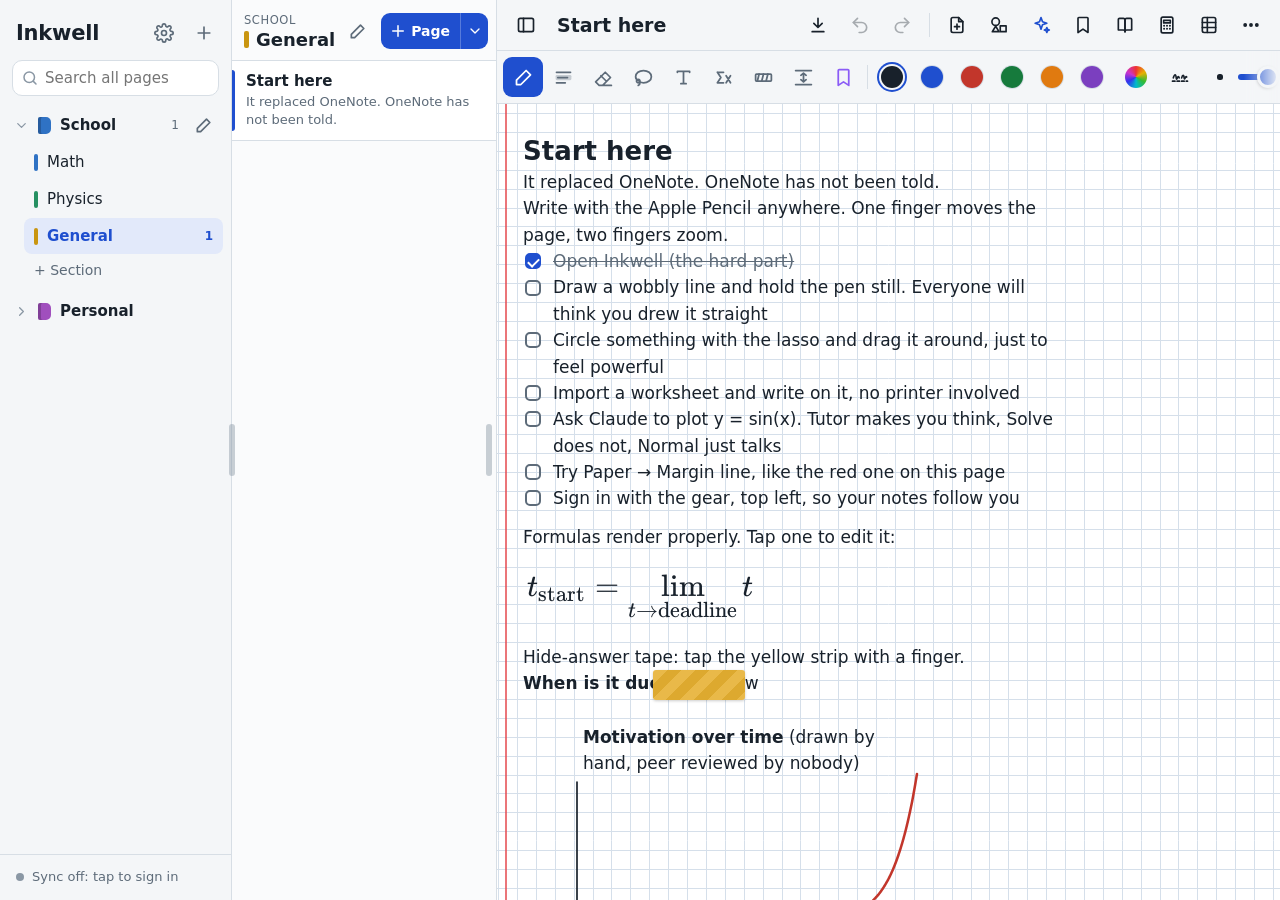
==== index.html @ 52add2f2 "Feature 2.2: robotics symbols and a self-updating parts list (technical notebooks) Co-Authored-By: C" ====
<!doctype html>
<html lang="en">
<head>
<meta http-equiv="Content-Security-Policy" content="default-src 'self'; script-src 'self' 'nonce-inkwell-app' 'wasm-unsafe-eval'; style-src 'self' 'unsafe-inline'; img-src 'self' blob: data:; font-src 'self' data:; connect-src 'self' blob: data: https://*.supabase.co wss://*.supabase.co https://www.googleapis.com https://oauth2.googleapis.com https://login.microsoftonline.com https://graph.microsoft.com; worker-src 'self' blob:; object-src 'none'; base-uri 'self'; form-action 'self'">
<meta charset="utf-8">
<meta name="viewport" content="width=device-width,initial-scale=1,maximum-scale=1,user-scalable=no,viewport-fit=cover">
<title>Inkwell</title>
<meta name="apple-mobile-web-app-capable" content="yes">
<meta name="mobile-web-app-capable" content="yes">
<meta name="apple-mobile-web-app-title" content="Inkwell">
<meta name="apple-mobile-web-app-status-bar-style" content="black-translucent">
<meta name="theme-color" content="#F4F6F8" media="(prefers-color-scheme: light)">
<meta name="theme-color" content="#15191E" media="(prefers-color-scheme: dark)">
<link rel="manifest" href="manifest.webmanifest">
<link rel="apple-touch-icon" href="icons/icon-180.png">
<link rel="icon" href="icons/icon-192.png">
<link rel="stylesheet" href="lib/katex/katex.min.css">
<link rel="stylesheet" href="app.css">
</head>
<body>
<div class="edge-top" aria-hidden="true"></div>
<div class="app" id="app" data-left="list" data-view="list">

  <aside class="side" id="side">
    <section class="nav" aria-label="Notebooks">
      <div class="nav-head">
        <div class="brand">Inkwell</div>
        <button class="icon-btn" id="settingsBtn" title="Sync and settings" aria-label="Sync and settings"><svg viewBox="0 0 24 24"><circle cx="12" cy="12" r="3"/><path d="M19.4 15a1.7 1.7 0 0 0 .3 1.8l.1.1a2 2 0 1 1-2.8 2.8l-.1-.1a1.7 1.7 0 0 0-1.8-.3 1.7 1.7 0 0 0-1 1.5V21a2 2 0 1 1-4 0v-.1a1.7 1.7 0 0 0-1.1-1.5 1.7 1.7 0 0 0-1.8.3l-.1.1a2 2 0 1 1-2.8-2.8l.1-.1a1.7 1.7 0 0 0 .3-1.8 1.7 1.7 0 0 0-1.5-1H3a2 2 0 1 1 0-4h.1a1.7 1.7 0 0 0 1.5-1.1 1.7 1.7 0 0 0-.3-1.8l-.1-.1a2 2 0 1 1 2.8-2.8l.1.1a1.7 1.7 0 0 0 1.8.3H9a1.7 1.7 0 0 0 1-1.5V3a2 2 0 1 1 4 0v.1a1.7 1.7 0 0 0 1 1.5 1.7 1.7 0 0 0 1.8-.3l.1-.1a2 2 0 1 1 2.8 2.8l-.1.1a1.7 1.7 0 0 0-.3 1.8V9a1.7 1.7 0 0 0 1.5 1H21a2 2 0 1 1 0 4h-.1a1.7 1.7 0 0 0-1.5 1z"/></svg></button>
        <button class="icon-btn" id="addNb" title="New notebook" aria-label="New notebook"><svg viewBox="0 0 24 24"><path d="M12 5v14M5 12h14"/></svg></button>
      </div>
      <label class="search"><svg viewBox="0 0 24 24"><circle cx="11" cy="11" r="7"/><path d="m20 20-3.5-3.5"/></svg><input id="search" type="search" placeholder="Search all pages" autocomplete="off" aria-label="Search all pages"></label>
      <div class="nb-list" id="nbList"></div>
      <div class="nav-foot">
        <button class="status" id="status" data-s="local"><span class="dot"></span><span id="statusText">On this device only</span></button>
      </div>
    </section>

    <section class="list" aria-label="Pages">
      <div class="list-head">
        <button class="icon-btn only-compact" id="listBack" aria-label="Back to notebooks"><svg viewBox="0 0 24 24"><path d="M15 18l-6-6 6-6"/></svg></button>
        <div class="list-title" id="listTitle"></div>
        <button class="icon-btn" id="editSec" title="Rename section" aria-label="Rename section"><svg viewBox="0 0 24 24"><path d="M4 20h4L19 9l-4-4L4 16v4z"/></svg></button>
        <div class="split">
          <button class="new-page" id="newPage"><svg viewBox="0 0 24 24"><path d="M12 5v14M5 12h14"/></svg>Page</button>
          <button class="new-more" id="newMore" aria-label="New page from template" title="From template"><svg viewBox="0 0 24 24"><path d="m6 9 6 6 6-6"/></svg></button>
        </div>
      </div>
      <div id="secEdit"></div>
      <div class="pages" id="pageList"></div>
    </section>
    <div class="side-grip" data-grip="nav" title="Drag to resize, double-tap to reset" aria-hidden="true"></div>
    <div class="side-grip" data-grip="list" title="Drag to resize, double-tap to reset" aria-hidden="true"></div>
  </aside>

  <aside class="calc" id="calc" hidden aria-label="Calculator">
    <div class="calc-head"><b>Calculator</b><button class="calc-deg" id="calcDeg" title="Angles in degrees or radians">DEG</button><button class="icon-btn" id="calcClear" title="Clear history" aria-label="Clear history"><svg viewBox="0 0 24 24"><path d="M5 7h14M10 7V5h4v2M7 7l1 12h8l1-12"/></svg></button><button class="icon-btn" id="calcClose" title="Close calculator" aria-label="Close calculator"><svg viewBox="0 0 24 24"><path d="M6 6l12 12M18 6 6 18"/></svg></button></div>
    <div class="calc-hist" id="calcHist"></div>
    <div class="calc-disp"><div class="calc-expr" id="calcExpr">0</div><div class="calc-res" id="calcRes"></div></div>
    <div class="calc-keys" id="calcKeys"></div>
  </aside>

  <main class="main" id="main">
    <header class="bar1">
      <button class="tb" id="undo" title="Undo (Ctrl+Z)" aria-label="Undo"><svg viewBox="0 0 24 24"><path d="M9 14 4 9l5-5"/><path d="M4 9h10a6 6 0 0 1 0 12h-3"/></svg></button>
      <button class="tb" id="redo" title="Redo (Ctrl+Y)" aria-label="Redo"><svg viewBox="0 0 24 24"><path d="m15 14 5-5-5-5"/><path d="M20 9H10a6 6 0 0 0 0 12h3"/></svg></button>
      <button class="tb" id="barMore" title="Title, Import, Shapes, Ask Claude and the rest" aria-label="Show the other buttons" aria-expanded="false"><svg viewBox="0 0 24 24"><path d="M4 7h16M4 12h16M4 17h16"/></svg></button>
      <button class="tb" id="barHide" title="Hide the toolbar" aria-label="Hide the toolbar"><svg viewBox="0 0 24 24"><path d="m10 6 6 6-6 6"/></svg></button>
      <div class="bar-extra" id="barExtra">
      <button class="tb" id="sideBtn" title="Show or hide notebooks" aria-label="Show or hide notebooks"><svg viewBox="0 0 24 24"><rect x="3" y="4" width="18" height="16" rx="2"/><path d="M9 4v16"/></svg></button>
      <button class="tb" id="backLink" title="Back to previous page" aria-label="Back to previous page" hidden><svg viewBox="0 0 24 24"><path d="M15 18l-6-6 6-6"/></svg><span id="backLinkName"></span></button>
      <input class="title-in" id="title" placeholder="Untitled page" autocomplete="off" aria-label="Page title">
      <button class="tb" id="continueBtn" title="Continue where you left off" aria-label="Continue where you left off"><svg viewBox="0 0 24 24"><path d="M12 4v11M7 10l5 5 5-5M5 20h14"/></svg><span class="lbl">Continue</span></button>
      <span class="sep"></span>
      <button class="tb" id="insertBtn" title="Import PDF or image" aria-label="Import PDF or image"><svg viewBox="0 0 24 24"><path d="M14 3H7a2 2 0 0 0-2 2v14a2 2 0 0 0 2 2h10a2 2 0 0 0 2-2V8z"/><path d="M14 3v5h5M12 11v6M9 14h6"/></svg><span class="lbl">Import</span></button>
      <button class="tb" id="shapeBtn" title="Insert shape or graph" aria-label="Insert shape or graph"><svg viewBox="0 0 24 24"><circle cx="8" cy="8" r="4.5"/><path d="M13.5 13h7v7h-7z"/><path d="M4 20l4-6.5 4 6.5z"/></svg><span class="lbl">Shapes</span></button>
      <button class="tb ask-tb" id="askBtn" title="Ask Claude about a question on the page" aria-label="Ask Claude"><svg viewBox="0 0 24 24"><path d="M12 3l1.8 5.2L19 10l-5.2 1.8L12 17l-1.8-5.2L5 10l5.2-1.8z"/><path d="M19 15l.8 2.2L22 18l-2.2.8L19 21l-.8-2.2L16 18l2.2-.8z"/></svg><span class="lbl">Ask Claude</span></button>
      <button class="tb later-tb" id="laterBtn" title="Marked for later" aria-label="Marked for later"><svg viewBox="0 0 24 24"><path d="M7 3h10a1 1 0 0 1 1 1v17l-6-4-6 4V4a1 1 0 0 1 1-1z"/></svg><span class="lbl">Later</span><span class="later-n" id="laterCount" hidden></span></button>
      <button class="tb later-tb" id="hwBtn" title="Homework: things you marked to do, with due dates and reminders" aria-label="Homework"><svg viewBox="0 0 24 24"><path d="M4 5.5A1.5 1.5 0 0 1 5.5 4H10a2 2 0 0 1 2 2v14a2 2 0 0 0-2-2H4z"/><path d="M20 5.5A1.5 1.5 0 0 0 18.5 4H14a2 2 0 0 0-2 2v14a2 2 0 0 1 2-2h6z"/></svg><span class="lbl">Homework</span><span class="later-n hw-n" id="hwCount" hidden></span></button>
      <button class="tb" id="calcBtn" title="Calculator" aria-label="Calculator"><svg viewBox="0 0 24 24"><rect x="5" y="2.5" width="14" height="19" rx="2"/><path d="M8 6.5h8v3H8z"/><path d="M8.5 13h.01M12 13h.01M15.5 13h.01M8.5 16.5h.01M12 16.5h.01M15.5 16.5h.01" stroke-width="2.4" stroke-linecap="round"/></svg><span class="lbl">Calculator</span></button>
      <button class="tb" id="paperBtn" title="Paper" aria-label="Paper"><svg viewBox="0 0 24 24"><rect x="4" y="3" width="16" height="18" rx="2"/><path d="M4 9h16M4 15h16M10 3v18"/></svg><span class="lbl">Paper</span></button>
      <button class="tb" id="moreBtn" title="More" aria-label="More"><svg viewBox="0 0 24 24"><circle cx="5" cy="12" r="1.3"/><circle cx="12" cy="12" r="1.3"/><circle cx="19" cy="12" r="1.3"/></svg></button>
      </div>
    </header>

    <button class="tb" id="barShow" title="Show the toolbar" aria-label="Show the toolbar"><svg viewBox="0 0 24 24"><path d="m14 6-6 6 6 6"/></svg></button>
    <div class="bar2" id="toolbar">
      <div class="tools" role="toolbar" aria-label="Tools">
        <button class="tool" data-tool="pen" title="Pen (P)" aria-label="Pen"><svg viewBox="0 0 24 24"><path d="M15 4l5 5L9 20H4v-5L15 4z"/></svg></button>
        <button class="tool" data-tool="hl" title="Highlighter (H)" aria-label="Highlighter"><svg viewBox="0 0 24 24"><path d="M4 6h16M4 18h10"/><rect x="3" y="9" width="18" height="6" rx="1.5" fill="currentColor" stroke="none" opacity=".3"/><path d="M5.5 12h11"/></svg></button>
        <button class="tool" data-tool="eraser" title="Eraser (E)" aria-label="Eraser"><svg viewBox="0 0 24 24"><path d="m7 21-4-4L14 6l6 6-9 9H7zM21 21H11M9 10l6 6"/></svg></button>
        <button class="tool" data-tool="lasso" title="Lasso (L)" aria-label="Lasso"><svg viewBox="0 0 24 24"><path d="M7 16c-2.5-1-4-3-4-5 0-4 4-7 9-7s9 3 9 7-4 7-9 7c-1.5 0-3-.3-4-.8"/><path d="M8 16a2 2 0 1 0 0 .1M8 18c0 1.5-.5 2.5-2 3"/></svg></button>
        <button class="tool" data-tool="text" title="Text box (T)" aria-label="Text box"><svg viewBox="0 0 24 24"><path d="M5 6V5h14v1M12 5v14M9 19h6"/></svg></button>
        <button class="tool" data-tool="math" title="Formula (M)" aria-label="Formula"><svg viewBox="0 0 24 24"><path d="M5 6h7M5 6l4 6-4 6h7M15 10l5 8M20 10l-5 8"/></svg></button>
        <button class="tool" data-tool="tape" title="Hide-answer tape" aria-label="Hide-answer tape"><svg viewBox="0 0 24 24"><rect x="3" y="8" width="18" height="8" rx="1"/><path d="M7 8l-2 8M12 8l-2 8M17 8l-2 8"/></svg></button>
        <button class="tool" data-tool="space" title="Space: drag down to make room, up to close a gap (S)" aria-label="Insert space"><svg viewBox="0 0 24 24"><path d="M3 4h18M3 20h18M12 7v10M9 9.5 12 7l3 2.5M9 14.5l3 2.5 3-2.5"/></svg></button>
        <button class="tool" data-tool="mark" title="Mark for later (K): mark spots to come back to" aria-label="Mark for later"><svg viewBox="0 0 24 24"><path d="M7 3h10a1 1 0 0 1 1 1v17l-6-4-6 4V4a1 1 0 0 1 1-1z"/></svg></button>
        <button class="tool ask-quick" id="askQuick" title="Scan with Claude: draw a box around a question (tap again to stop)" aria-label="Scan with Claude"><svg viewBox="0 0 24 24"><path d="M12 3l1.8 5.2L19 10l-5.2 1.8L12 17l-1.8-5.2L5 10l5.2-1.8z"/><path d="M19 15l.8 2.2L22 18l-2.2.8L19 21l-.8-2.2L16 18l2.2-.8z"/></svg></button>
      </div>
      <span class="sep"></span>
      <div class="opts" id="opts">
        <div class="swatches" id="swatches"></div>
        <div class="seg" id="lassoMode" hidden><button data-m="free" title="Draw a loop around what you want">Free</button><button data-m="box" title="Drag a rectangle; it can also be copied as a picture">Box</button><button data-m="tap" title="Tap things to select them: tap more to add them, tap a selected one to drop it, tap empty space to clear. A loop still works">Tap</button></div>
        <div class="seg" id="eraseMode" hidden><button data-m="stroke" title="Removes whole strokes">Stroke</button><button data-m="area" title="Rubs out only the ink under it">Partial</button></div>
        <button class="tb" id="colorBtn" title="More colours" aria-label="More colours"><span class="rainbow"></span></button>
        <button class="tb" id="assistBtn" hidden title="Writing: Write to text, Reference line" aria-label="Writing options"><svg viewBox="0 0 24 24"><path d="M3 17h18" stroke-dasharray="3 2.5"/><path d="M4 13c1.5-5 3-5 3.5 0s2-5 3.5 0M14 13c1-4 2.5-4 3 0s1.5-3 3-1"/></svg></button>
        <button class="toggle hl-snap" id="hlSnap" hidden title="Stick to text: the highlight lands exactly on the line of text under it, straight and as tall as the text" aria-label="Stick to text" aria-pressed="false"><span class="sw"></span><svg class="tg-ico" viewBox="0 0 24 24" aria-hidden="true"><path d="M4 6h16M4 18h11"/><path d="M3 12h18" stroke-width="6" opacity=".35"/><path d="M5 12h12"/></svg><span class="tg-lbl">Stick to text</span></button>
        <button class="tb tech-btn" id="techBtn" hidden title="Line type" aria-label="Line type and snap"></button>
        <button class="tb" id="pasteBtn" hidden title="Paste: what you copied here, or a picture or text from another app (Ctrl+V)">Paste</button>
        <label class="size" id="sizeWrap" title="Thickness"><span class="size-dot" id="sizeDot"></span><input type="range" id="size" min="1" max="100" aria-label="Thickness"></label>
      </div>
      <div class="fmt" id="fmtBar" hidden role="toolbar" aria-label="Text formatting">
        <button class="tb" data-cmd="bold" aria-label="Bold"><b>B</b></button>
        <button class="tb" data-cmd="italic" aria-label="Italic"><i>I</i></button>
        <button class="tb" data-cmd="underline" aria-label="Underline"><u>U</u></button>
        <button class="tb nofield" data-block="h1">H1</button>
        <button class="tb nofield" data-block="h2">H2</button>
        <button class="tb nofield" data-block="p">Text</button>
        <button class="tb tsize-btn" data-act="tsize" aria-label="Text size" title="Text size"><span id="tsizeVal">17</span><svg viewBox="0 0 24 24" class="tsize-chev"><path d="m7 10 5 5 5-5"/></svg></button>
        <button class="tb nofield" data-act="bullet" aria-label="Bullet list"><svg viewBox="0 0 24 24"><path d="M10 6h10M10 12h10M10 18h10"/><circle cx="5" cy="6" r="1"/><circle cx="5" cy="12" r="1"/><circle cx="5" cy="18" r="1"/></svg></button>
        <button class="tb nofield" data-act="check" aria-label="Checklist"><svg viewBox="0 0 24 24"><rect x="3.5" y="4" width="6" height="6" rx="1.5"/><path d="m4.8 16 1.6 1.6L9.5 14.5M13 7h8M13 16h8"/></svg></button>
        <button class="tb nofield" data-act="mark" aria-label="Highlight text"><svg viewBox="0 0 24 24"><path d="M4 6h16M4 18h10"/><rect x="3" y="9" width="18" height="6" rx="1.5" fill="currentColor" stroke="none" opacity=".3"/><path d="M5.5 12h11"/></svg></button>
        <button class="tb" data-act="tcolor" aria-label="Text colour"><span class="tcolor-a">A</span></button>
        <button class="tb nofield" data-act="link" aria-label="Link to page"><svg viewBox="0 0 24 24"><path d="M10 14a4 4 0 0 0 5.7 0l3-3a4 4 0 0 0-5.7-5.7l-1 1"/><path d="M14 10a4 4 0 0 0-5.7 0l-3 3a4 4 0 0 0 5.7 5.7l1-1"/></svg><span class="tg-lbl">Link</span></button>
        <button class="tb spell-btn" data-act="spell" aria-label="Spelling" title="Spell check: on or off, and the language"><svg viewBox="0 0 24 24"><path d="M3 15 6.5 5 10 15M4.3 11.5h4.4"/><path d="M13 15V5h3a2.5 2.5 0 0 1 0 5h-3 3.5a2.5 2.5 0 0 1 0 5H13z"/><path d="m4 19 2 2 4-4" class="spell-ok"/><path d="M13 20c1-1 2-1 3 0s2 1 3 0 2-1 3 0" class="spell-wave"/></svg></button>
        <button class="tb" data-act="done">Done</button>
      </div>
      <span class="spacer"></span>
      <button class="tb" id="rulerBtn" title="Ruler" aria-label="Ruler"><svg viewBox="0 0 24 24"><rect x="2" y="8" width="20" height="8" rx="1.5" transform="rotate(-30 12 12)"/><path d="m7.6 13.6 1-1.7M10.6 11.9l1.5-2.6M13.6 10.1l1-1.7" /></svg></button>
      <button class="toggle" id="fingerBtn" title="Finger draws: when on, a finger writes like the Pencil; when off, fingers move and zoom the page" aria-label="Finger draws" aria-pressed="false"><span class="sw"></span><svg class="tg-ico" viewBox="0 0 24 24" aria-hidden="true"><g transform="translate(12.58 14.24) rotate(205) scale(.76) translate(-12.2 -2.5)" stroke-width="2.24"><path d="M10.5 13.5V4.2a1.7 1.7 0 0 1 3.4 0v6.3"/><path d="M13.9 9.2a1.7 1.7 0 0 1 3.4 0v1.6"/><path d="M17.3 10.1a1.6 1.6 0 0 1 3.2 0v1.9a6 6 0 0 1-3.4 5.4"/><path d="M10.5 13.5 9 12.2a1.6 1.6 0 0 0-2.3 2.2l1.6 2"/></g><path d="M12.33 16.84c-1.42 2.85-2.85 4.37-4.37 3.23s-2.85-.95-4.18 1.52"/></svg><span class="tg-lbl">Finger draws</span></button>
      <button class="tb shape-rail" id="shapeRail" title="Insert shape or graph" aria-label="Insert shape or graph"><svg viewBox="0 0 24 24"><circle cx="8" cy="8" r="4.5"/><path d="M13.5 13h7v7h-7z"/><path d="M4 20l4-6.5 4 6.5z"/></svg></button>
      <button class="tb zoom" id="zoomBtn" title="Tap: 100%. Hold: lock/unlock max zoom. Double-tap: lock/unlock zoom"><span id="zoomPct">100%</span><svg class="zb-max" hidden viewBox="0 0 12 12" width="11" height="11" aria-label="max zoom locked"><path d="M2 2h8M6 10V4.5M3.5 7 6 4.5 8.5 7" fill="none" stroke="currentColor" stroke-width="1.6" stroke-linecap="round" stroke-linejoin="round"/></svg><svg class="zb-lock" hidden viewBox="0 0 12 12" width="11" height="11" aria-label="zoom locked"><rect x="2" y="5.2" width="8" height="5.6" rx="1.2" fill="currentColor"/><path d="M3.9 5.2V3.8a2.1 2.1 0 0 1 4.2 0v1.4" fill="none" stroke="currentColor" stroke-width="1.5"/></svg></button>
      <button class="tb fresh-paste" id="freshPaste" hidden title="Paste what you just copied (Ctrl+V)" aria-label="Paste what you just copied"><svg viewBox="0 0 24 24"><rect x="5" y="4.5" width="14" height="17" rx="2"/><path d="M9 4.5V4a1.5 1.5 0 0 1 1.5-1.5h3A1.5 1.5 0 0 1 15 4v.5M9 7h6"/><path d="M12 11v6M9.5 14.5 12 17l2.5-2.5"/></svg><span class="fp-lbl">Paste</span></button>
    </div>

    <div class="stage" id="stage">
      <canvas id="bg"></canvas>
      <div class="world" id="worldBack"></div>
      <canvas id="hlm"></canvas>
      <canvas id="ink"></canvas>
      <div class="world" id="worldFront"></div>
      <canvas id="live"></canvas>
      <div class="ruler" id="ruler" hidden><div class="ruler-ticks" id="rulerTicks"></div><span class="ruler-angle" id="rulerAngle">0°</span><button class="ruler-snap" id="rulerSnap" title="Snap: turning the ruler clicks into 0°, 15°, 45°, 90° …" aria-pressed="true"><svg viewBox="0 0 24 24"><path d="M6 3v8a6 6 0 0 0 12 0V3"/><path d="M6 7h4M14 7h4"/></svg><span>Snap</span></button><span class="ruler-grip" id="rulerGrip" title="Drag to move the ruler"><svg viewBox="0 0 24 24"><path d="M8 13V5.5a1.5 1.5 0 0 1 3 0V12"/><path d="M11 11.5V4a1.5 1.5 0 0 1 3 0v7.5"/><path d="M14 11.5V5.5a1.5 1.5 0 0 1 3 0V12"/><path d="M17 9.5a1.5 1.5 0 0 1 3 0V14a7 7 0 0 1-7 7h-1.2a6 6 0 0 1-4.6-2.2L4.6 15.6a1.6 1.6 0 0 1 2.4-2.1L8 14.6"/></svg></span><span class="ruler-turn" id="rulerTurnL" data-turn="1" title="Drag to turn the ruler"><svg style="transform:scaleX(-1)" viewBox="0 0 24 24"><path d="M15 4.5a8 8 0 0 1 0 15"/><path d="m12 2 3 2.5-3 2.5M12 17l3 2.5-3 2.5"/></svg></span><span class="ruler-turn" id="rulerTurnR" data-turn="1" title="Drag to turn the ruler"><svg viewBox="0 0 24 24"><path d="M15 4.5a8 8 0 0 1 0 15"/><path d="m12 2 3 2.5-3 2.5M12 17l3 2.5-3 2.5"/></svg></span></div>
      <div class="sel" id="selBox" hidden>
        <div class="sel-rect" id="selRect"><span class="sel-handle" id="selHandle"></span><span class="sel-rot" id="selRot" title="Drag to rotate"><svg viewBox="0 0 24 24"><path d="M20 11a8 8 0 1 0-2.3 5.7"/><path d="M20 4v7h-7"/></svg></span><span class="sel-ang" id="selAng" hidden></span></div>
        <div class="sel-menu" id="selMenu">
          <div class="sel-colors" id="selColors"></div>
          <button class="tb" id="selGraph" hidden title="Add, change or remove the functions on this graph">Formulas</button>
          <button class="tb" id="selMath" hidden title="Claude turns your handwritten formula into a typed one">To formula</button>
          <button class="tb" id="selGroup" hidden>Group</button>
          <button class="tb" id="selUngroup" hidden>Ungroup</button>
          <button class="tb" id="selSize" hidden title="Type an exact size in mm">Size</button>
          <button class="tb" id="selRot90" title="Rotate 90° clockwise" aria-label="Rotate 90°"><svg viewBox="0 0 24 24"><path d="M20 11a8 8 0 1 0-2.3 5.7"/><path d="M20 4v7h-7"/></svg></button>
          <button class="tb" id="selText" hidden title="Text of the imported page inside your lasso">Text</button>
          <button class="tb" id="selShot" hidden title="Copy the box as a picture, like a screenshot">Copy as picture</button>
          <button class="tb" id="selHw" title="Homework: add what you selected to your Homework list, with a due date and a reminder" aria-label="Add to Homework"><svg viewBox="0 0 24 24"><path d="M4 5.5A1.5 1.5 0 0 1 5.5 4H10a2 2 0 0 1 2 2v14a2 2 0 0 0-2-2H4z"/><path d="M20 5.5A1.5 1.5 0 0 0 18.5 4H14a2 2 0 0 0-2 2v14a2 2 0 0 1 2-2h6z"/></svg></button>
          <button class="tb" id="selFade" title="Fade: make the selection lighter">Fade</button>
          <button class="tb" id="selCopy">Copy</button>
          <button class="tb" id="selDup">Duplicate</button>
          <button class="tb" id="selDel">Delete</button>
        </div>
      </div>
      <div class="ts" id="tsLayer" hidden>
        <div class="ts-box" id="tsBox"></div>
        <div class="sel-menu ts-menu" id="tsMenu"><span class="ts-n" id="tsN"></span><button class="tb" id="tsCopy">Copy</button><button class="tb" id="tsOpen" title="See the text, copy part of it or put it on the page">Text…</button><button class="tb" id="tsShot" hidden title="Copy the box as a picture, like a screenshot">Copy as picture</button><button class="tb" id="tsHw" title="Add this to your Homework list, with a due date and a reminder">Homework</button></div>
      </div>
      <div class="pg-slider" id="pgSlider" hidden aria-label="Jump to page"><div class="pg-track" id="pgTrack"><div class="pg-ticks" id="pgTicks"></div><div class="pg-thumb" id="pgThumb"></div><div class="pg-label" id="pgLabel"></div></div></div>
      <div class="stage-empty" id="stageEmpty" hidden><div><h3>No page open</h3><p>Pick a page on the left or create a new one.</p></div></div>
    </div>
  </main>
</div>

<!-- popovers -->
<div class="pop" id="paperPop" hidden>
  <div class="pop-title">Paper</div>
  <div class="seg" id="paperType">
    <button data-v="blank">Blank</button><button data-v="lined">Lined</button><button data-v="grid">Grid</button><button data-v="dots">Dots</button><button data-v="hex" title="Hexagons for chemistry: rings and zig-zag chains">Hex</button>
  </div>
  <label class="field" id="fxWrap"><span>Width <b id="fxVal"></b></span><input type="range" id="fx" min="3" max="20" step="0.5"></label>
  <label class="field" id="fyWrap"><span id="fyLbl">Line height <b id="fyVal"></b></span><input type="range" id="fy" min="3" max="20" step="0.5"></label>
  <label class="check-row"><input type="checkbox" id="linkXY"> Square cells</label>
  <button class="toggle shape-snap" id="hexSnap" hidden title="Lines you draw become straight and land on the corners of the hexagons. Curves and small writing stay as drawn."><span class="sw"></span><span>Straighten lines</span></button>
  <button class="toggle shape-snap" id="mlOn" title="A coloured line down the left side, like the margin on school paper"><span class="sw"></span><span>Margin line</span></button>
  <div id="mlOpts" hidden>
    <label class="field"><span>Position <b id="mlXVal"></b></span><input type="range" id="mlX" min="-100" max="150" step="1"></label>
    <div class="ml-row">
      <div class="ml-colors" id="mlColor" role="group" aria-label="Line colour"><button class="swatch" data-v="blue" title="Blue" aria-label="Blue" style="--c:#3B82F6"><span></span></button><button class="swatch" data-v="red" title="Red" aria-label="Red" style="--c:#E5484D"><span></span></button><button class="swatch" data-v="green" title="Green" aria-label="Green" style="--c:#2FA36B"><span></span></button><button class="swatch" data-v="grey" title="Grey" aria-label="Grey" style="--c:#8A96A3"><span></span></button></div>
      <div class="seg ml-width" id="mlWidth" role="group" aria-label="Line thickness"><button data-v="thin" title="Thin" aria-label="Thin"><i></i></button><button data-v="thick" title="Thick" aria-label="Thick"><i></i></button></div>
    </div>
  </div>
  <button class="btn ghost" id="paperDefault">Use for new pages</button>
</div>

<div class="pop" id="morePop" hidden>
  <button class="menu-item" id="mHistory"><svg class="mi" viewBox="0 0 24 24"><circle cx="12" cy="12" r="8.5"/><path d="M12 7v5l3.5 2"/></svg>Page history…</button>
  <button class="menu-item" id="mExport"><svg class="mi" viewBox="0 0 24 24"><path d="M12 4v11M7.5 10.5 12 15l4.5-4.5M5 20h14"/></svg>Export page as PDF</button>
  <button class="menu-item" id="mPractice"><svg class="mi" viewBox="0 0 24 24"><path d="M4 6.5C6.5 5 9.5 5 12 6.5c2.5-1.5 5.5-1.5 8 0V19c-2.500-1.500-5.500-1.500-8 0-2.500-1.500-5.500-1.500-8 0zM12 6.500V19"/></svg>Practice from notes…</button>
  <button class="menu-item" id="mTemplate"><svg class="mi" viewBox="0 0 24 24"><rect x="4" y="4" width="16" height="16" rx="2"/><path d="M4 10h16M10 10v10"/></svg>Save page as template</button>
  <button class="menu-item toggle menu-toggle" id="mSnap" title="When on, a text box placed near the lines of a worksheet sits on them and every line of text follows the next ruled line"><span class="mi-l"><svg class="mi" viewBox="0 0 24 24"><path d="M4 8h16M4 16h16"/><path d="M9 12h6"/></svg>Snap text to lines</span><span class="sw"></span></button>
  <button class="menu-item" id="mFit"><svg class="mi" viewBox="0 0 24 24"><path d="M4 9V4h5M20 9V4h-5M4 15v5h5M20 15v5h-5"/></svg>Fit everything on screen</button>
  <button class="menu-item danger" id="mDelete"><svg class="mi" viewBox="0 0 24 24"><path d="M4.500 7h15M9.500 7V4.500h5V7M6.500 7l1 13h9l1-13"/></svg><span id="mDeleteT">Delete page</span></button>
</div>

<div class="pop later-pop" id="laterPop" hidden>
  <div class="pop-title">Marked for later</div>
  <div class="later-list" id="laterList"></div>
</div>
<div class="wheel" id="wheel" hidden aria-label="Pencil menu"></div>
<div class="pop size-pop" id="sizePop" hidden>
  <div class="pop-title">Exact size</div>
  <form id="sizeForm"><div id="sizeRows"></div><p class="size-err" id="sizeErr" hidden></p><div class="size-act"><button type="submit" class="btn primary">Apply</button></div></form>
</div>
<div class="pop tech-pop" id="techPop" hidden>
  <div class="pop-title">Line type</div>
  <div class="tech-ls" id="techLs"></div>
  <div class="pop-title">Snap to grid</div>
  <div class="seg tech-snap" id="techSnap"></div>
  <p class="tech-note">Shapes and held lines also snap onto the ends, middles, corners and centres of what is already drawn.</p>
</div>
<div class="pop" id="shapePop" hidden>
  <div class="pop-title">Insert shape</div>
  <div class="shape-grid" id="shapeGrid">
    <button data-shape="line" title="Line" aria-label="Line"><svg viewBox="0 0 24 24"><path d="M4 20 20 4"/></svg></button>
    <button data-shape="arrow" title="Arrow" aria-label="Arrow"><svg viewBox="0 0 24 24"><path d="M4 20 20 4M11 4h9v9"/></svg></button>
    <button data-shape="darrow" title="Double arrow" aria-label="Double arrow"><svg viewBox="0 0 24 24"><path d="M4 20 20 4M11 4h9v9M4 11v9h9"/></svg></button>
    <button data-shape="rect" title="Rectangle" aria-label="Rectangle"><svg viewBox="0 0 24 24"><rect x="3.5" y="6" width="17" height="12"/></svg></button>
    <button data-shape="ellipse" title="Circle / ellipse" aria-label="Circle or ellipse"><svg viewBox="0 0 24 24"><circle cx="12" cy="12" r="8.5"/></svg></button>
    <button data-shape="triangle" title="Triangle" aria-label="Triangle"><svg viewBox="0 0 24 24"><path d="M12 4 21 20H3z"/></svg></button>
    <button data-shape="rtri" title="Right triangle / incline" aria-label="Right triangle"><svg viewBox="0 0 24 24"><path d="M4 4v16h16z"/></svg></button>
    <button data-shape="diamond" title="Diamond" aria-label="Diamond"><svg viewBox="0 0 24 24"><path d="M12 3l9 9-9 9-9-9z"/></svg></button>
    <button data-shape="hexagon" title="Hexagon" aria-label="Hexagon"><svg viewBox="0 0 24 24"><path d="M7.5 4h9l4.5 8-4.5 8h-9L3 12z"/></svg></button>
    <button data-shape="star" title="Star" aria-label="Star"><svg viewBox="0 0 24 24"><path d="M12 3l2.7 5.8 6.3.7-4.7 4.3 1.3 6.2L12 16.9 6.4 20l1.3-6.2L3 9.5l6.3-.7z"/></svg></button>
    <button data-shape="spring" title="Spring" aria-label="Spring"><svg viewBox="0 0 24 24"><path d="M2 12h3l1.5-5 3 10 3-10 3 10 3-10 1.5 5h3"/></svg></button>
    <button data-shape="dim" class="tech-only" hidden title="Dimension" aria-label="Dimension"><svg viewBox="0 0 24 24"><path d="M4 8v10M20 8v10M4 13h16M4 13l3-2M4 13l3 2M20 13l-3-2M20 13l-3 2"/></svg></button>
    <button data-shape="dline" title="Dashed line" aria-label="Dashed line"><svg viewBox="0 0 24 24"><path d="M4 20l3-3M10 14l3-3M16 8l4-4"/></svg></button>
  </div>
  <button class="btn ghost" id="compassOpen" title="Compass: circles and arcs from a centre point"><svg viewBox="0 0 24 24" width="18" height="18"><circle cx="12" cy="4" r="1.6"/><path d="M11.3 5.5 6 19M12.7 5.5 18 19M5 15.5c4 3.2 10 3.2 14 0"/></svg>&nbsp;Compass</button>
  <div class="grid-maker">
    <button class="btn ghost" id="gridOpen" title="Grid: choose rows and columns, then draw it on the page" aria-expanded="false"><svg viewBox="0 0 24 24" width="18" height="18"><rect x="3.5" y="4.5" width="17" height="15" rx="1"/><path d="M3.5 9.5h17M3.5 14.5h17M9.2 4.5v15M14.8 4.5v15"/></svg>&nbsp;Grid<span class="grid-n" id="gridSize">3 × 4</span></button>
    <div class="grid-panel" id="gridPanel" hidden>
      <div class="grid-steps" id="gridSteps">
        <div class="gstep"><span>Rows</span><div class="stepper" data-k="r"><button data-d="-1" aria-label="Fewer rows">−</button><b id="gridR">3</b><button data-d="1" aria-label="More rows">+</button></div></div>
        <div class="gstep"><span>Columns</span><div class="stepper" data-k="c"><button data-d="-1" aria-label="Fewer columns">−</button><b id="gridC">4</b><button data-d="1" aria-label="More columns">+</button></div></div>
      </div>
      <button class="btn primary" id="gridDraw">Draw grid</button>
    </div>
  </div>
  <div class="grid-maker">
    <button class="btn ghost" id="hcOpen" title="Honeycomb: choose rows and columns, then draw it on the page" aria-expanded="false"><svg viewBox="0 0 24 24" width="18" height="18"><path d="M12 2.5l3.8 2.2v4.4L12 11.3 8.2 9.1V4.7zM8.2 9.1 4.4 11.3v4.4l3.8 2.2 3.8-2.2v-4.4M15.8 9.1l3.8 2.2v4.4l-3.8 2.2-3.8-2.2"/></svg>&nbsp;Honeycomb<span class="grid-n" id="hcSize">3 × 4</span></button>
    <div class="grid-panel" id="hcPanel" hidden>
      <div class="grid-steps" id="hcSteps">
        <div class="gstep"><span>Rows</span><div class="stepper" data-k="r"><button data-d="-1" aria-label="Fewer rows">−</button><b id="hcR">3</b><button data-d="1" aria-label="More rows">+</button></div></div>
        <div class="gstep"><span>Columns</span><div class="stepper" data-k="c"><button data-d="-1" aria-label="Fewer columns">−</button><b id="hcC">4</b><button data-d="1" aria-label="More columns">+</button></div></div>
      </div>
      <button class="btn primary" id="hcDraw">Draw honeycomb</button>
      <button class="toggle shape-snap" id="hexSnap2" title="Lines you draw inside a honeycomb become straight and land on its corners. Curves and small writing stay as drawn."><span class="sw"></span><span>Straighten lines</span></button>
    </div>
  </div>
  <button class="btn ghost" id="graphOpen"><svg viewBox="0 0 24 24" width="18" height="18"><path d="M5 3v18h16M5 3l-2 3M5 3l2 3M21 21l-3-2M21 21l-3 2"/><path d="M8 17c3-1 5-6 11-9"/></svg>&nbsp;Graph / axes</button>
  <button class="toggle shape-snap" id="snapShapes" title="Lines and arrows you draw, and shapes you turn with the rotate handle, click into 0°, 15°, 45°, 90° … when close to those angles"><span class="sw"></span><span>Snap to angles</span></button>
  <div class="tech-only sym-panel" hidden>
    <div class="pop-title">Robotics parts</div>
    <div class="sym-grid" id="symGrid"></div>
    <button class="btn ghost" id="partsBtn">Add parts list</button>
  </div>
  <p class="hint">Drag on the page, or tap for a standard size.</p>
</div>

<div class="pop assist-pop" id="assistPop" hidden>
  <div class="pop-title">Writing</div>
  <button class="toggle" id="scribeBtn"><span class="sw"></span><span>Write to text</span></button>
  <p class="hint">Handwriting becomes typed text when you pause. Needs sign-in.</p>
  <button class="toggle" id="waRef"><span class="sw"></span><span>Reference line</span></button>
  <p class="hint">A faint guide under the line you are writing.</p>
</div>

<div class="pop fade-pop" id="fadePop" hidden>
  <label class="field"><span>Fade <b id="fadeVal">100 %</b></span><input type="range" id="fadeRange" min="10" max="100" step="5" value="100"></label>
  <p class="hint">Lower = lighter. 100 % is normal.</p>
</div>

<div class="pop" id="newPop" hidden>
  <div class="pop-title">New page from</div>
  <div id="tmplList"></div>
</div>

<div class="pop" id="colorPop" hidden>
  <div class="pop-title">Colour</div>
  <div class="palette" id="palette"></div>
  <label class="custom-color" id="customRow"><input type="color" id="customColor"><i></i><span>Custom colour</span></label>
  <p class="hint">Hold a toolbar colour to swap it for this one.</p>
</div>

<div class="pop" id="spellPop" hidden>
  <div class="pop-title">Spell check</div>
  <div class="seg"><button data-spell="on">On</button><button data-spell="off">Off</button></div>
  <div class="pop-title">Language</div>
  <div class="spell-langs" id="spellLangs"></div>
  <p class="hint" id="spellNote"></p>
  <button class="menu-item" id="spellForget" hidden></button>
</div>
<div class="spell-bar" id="spellBar" hidden></div>
<div class="pop" id="tcolorPop" hidden>
  <div class="palette" id="tpalette"></div>
  <label class="custom-color"><input type="color" id="tCustom"><i></i><span>Custom colour</span></label>
</div>

<div class="pop tsize-pop" id="tsizePop" hidden>
  <div class="pop-title">Text size</div>
  <div class="tsize-list" id="tsizeList"></div>
</div>

<!-- dialogs -->
<div class="modal" id="importDlg" hidden>
  <div role="dialog" aria-modal="true" class="dlg">
    <div class="dlg-head"><h3>Import</h3><button class="icon-btn" data-close aria-label="Close"><svg viewBox="0 0 24 24"><path d="M6 6l12 12M18 6 6 18"/></svg></button></div>
    <div class="import-pick" id="importPick">
      <p>Choose a PDF, a Word file (.docx) or an image.</p>
      <div class="import-btns"><label class="btn primary file-btn">Choose file<input type="file" id="importFile" accept="application/pdf,image/*,.docx,application/vnd.openxmlformats-officedocument.wordprocessingml.document"></label>
      <button class="btn ghost" id="scanBtn"><svg viewBox="0 0 24 24" width="18" height="18"><path d="M4 8V6a2 2 0 0 1 2-2h2M16 4h2a2 2 0 0 1 2 2v2M20 16v2a2 2 0 0 1-2 2h-2M8 20H6a2 2 0 0 1-2-2v-2"/><circle cx="12" cy="12" r="3.2"/></svg>Scan paper with camera</button></div>
    </div>
    <div class="import-setup" id="importSetup" hidden>
      <div class="import-preview" id="importPreview"></div>
      <div class="imp-rot"><span>Turn pages <b id="impRotVal">upright</b></span><button class="btn ghost" id="impRotL" title="Turn all pages 90° to the left" aria-label="Turn all pages left"><svg viewBox="0 0 24 24" width="18" height="18" style="transform:scaleX(-1)"><path d="M20 11a8 8 0 1 0-2.3 5.7"/><path d="M20 4v7h-7"/></svg></button><button class="btn ghost" id="impRotR" title="Turn all pages 90° to the right" aria-label="Turn all pages right"><svg viewBox="0 0 24 24" width="18" height="18"><path d="M20 11a8 8 0 1 0-2.3 5.7"/><path d="M20 4v7h-7"/></svg></button></div>
      <label class="field"><span>Size <b id="impSizeVal">100%</b> <em>(100% = A4 width)</em></span><input type="range" id="impSize" min="20" max="200" step="5" value="100"></label>
      <label class="field" id="impPagesWrap"><span>Pages <em id="impCount"></em></span><input type="text" id="impPages" placeholder="All, or e.g. 1-3, 5" autocomplete="off"></label>
      <div class="dlg-actions"><button class="btn ghost" id="impOther">Other file</button><button class="btn primary" id="impGo">Print onto page</button></div>
      <p class="hint" id="impStatus"></p>
    </div>
  </div>
</div>

<div class="modal" id="scanDlg" hidden>
  <div role="dialog" aria-modal="true" class="dlg scan-dlg">
    <div class="dlg-head"><h3>Scan paper</h3><button class="icon-btn" data-close aria-label="Close"><svg viewBox="0 0 24 24"><path d="M6 6l12 12M18 6 6 18"/></svg></button></div>
    <div class="import-pick" id="scanPick">
      <p id="scanPickMsg">Lay the sheet on a darker table, take the photo from above, and Inkwell straightens it.</p>
      <div class="scan-picks"><label class="btn primary file-btn" id="scanTake">Take photo<input type="file" id="scanFile" accept="image/*" capture="environment"></label><label class="btn ghost file-btn">Choose photos<input type="file" id="scanFiles" accept="image/*" multiple></label></div>
      <button class="btn ghost" id="scanDone" hidden>Done</button>
    </div>
    <div id="scanSetup" hidden class="scan-setup">
      <div class="scan-view" id="scanView"><canvas id="scanCv"></canvas><span class="scan-h"></span><span class="scan-h"></span><span class="scan-h"></span><span class="scan-h"></span></div>
      <div class="scan-row">
        <div class="seg" id="scanMode"><button data-v="doc" class="on" title="White paper, crisp ink, no shadows">Document</button><button data-v="photo" title="Colours as photographed">Photo</button></div>
        <button class="btn ghost" id="scanRot" title="Turn 90°"><svg viewBox="0 0 24 24" width="18" height="18"><path d="M20 11a8 8 0 1 0-2.3 5.7"/><path d="M20 4v7h-7"/></svg></button>
        <button class="btn ghost" id="scanRetake">Retake</button>
      </div>
      <div class="dlg-actions"><button class="btn ghost" id="scanNext">Add &amp; scan next</button><button class="btn primary" id="scanGo">Add to page</button></div>
      <button class="btn ghost scan-all" id="scanAll" hidden>Add all</button>
    </div>
    <p class="hint" id="scanStatus"></p>
  </div>
</div>

<div class="modal" id="mathDlg" hidden>
  <div role="dialog" aria-modal="true" class="dlg">
    <div class="dlg-head"><h3>Formula</h3><button class="icon-btn" data-close aria-label="Close"><svg viewBox="0 0 24 24"><path d="M6 6l12 12M18 6 6 18"/></svg></button></div>
    <div class="math-keys" id="mathKeys"></div>
    <textarea id="mathIn" rows="3" spellcheck="false" autocapitalize="off" autocomplete="off" placeholder="\frac{a+b}{2} = x^2"></textarea>
    <div class="math-preview" id="mathPreview"></div>
    <label class="field"><span>Size <b id="mathSizeVal"></b></span><input type="range" id="mathSize" min="14" max="64" step="1"></label>
    <div class="dlg-actions"><button class="btn danger" id="mathDel">Delete</button><button class="btn primary" id="mathOk">Done</button></div>
  </div>
</div>

<div class="modal" id="linkDlg" hidden>
  <div role="dialog" aria-modal="true" class="dlg">
    <div class="dlg-head"><h3 id="linkTitle">Link to page</h3><button class="icon-btn" data-close aria-label="Close"><svg viewBox="0 0 24 24"><path d="M6 6l12 12M18 6 6 18"/></svg></button></div>
    <input type="search" id="linkSearch" class="text-in" placeholder="Search pages" autocomplete="off">
    <div class="link-list" id="linkList"></div>
  </div>
</div>

<div class="modal" id="tmplDlg" hidden>
  <div role="dialog" aria-modal="true" class="dlg">
    <div class="dlg-head"><h3>Save as template</h3><button class="icon-btn" data-close aria-label="Close"><svg viewBox="0 0 24 24"><path d="M6 6l12 12M18 6 6 18"/></svg></button></div>
    <label class="field"><span>Template name</span><input type="text" id="tmplName" class="text-in" autocomplete="off"></label>
    <p class="hint">Saves the paper, text, formulas, ink and imported pages on this page. New pages made from it start as a copy.</p>
    <div class="dlg-actions"><span></span><button class="btn primary" id="tmplSave">Save template</button></div>
  </div>
</div>

<div class="modal" id="settingsDlg" hidden>
  <div role="dialog" aria-modal="true" class="dlg">
    <div class="dlg-head"><h3>Settings</h3><button class="icon-btn" data-close aria-label="Close"><svg viewBox="0 0 24 24"><path d="M6 6l12 12M18 6 6 18"/></svg></button></div>
    <p class="set-h">Sync</p>
    <div id="setNoConfig" hidden>
      <p>Sync is not set up yet. Add your Supabase URL and key to <code>config.js</code>, upload it again, then reopen Inkwell.</p>
      <p class="hint">Until then, notes are saved on this device.</p>
    </div>
    <form id="authForm" hidden>
      <div class="g-signin">
        <button type="button" class="btn primary g-btn" id="gLogin"><svg viewBox="0 0 24 24" aria-hidden="true"><path fill="#fff" d="M21.6 12.2c0-.7-.1-1.4-.2-2H12v3.8h5.4a4.6 4.6 0 0 1-2 3v2.5h3.2c1.9-1.7 3-4.3 3-7.3z"/><path fill="#fff" opacity=".85" d="M12 22c2.7 0 5-.9 6.6-2.4l-3.2-2.5c-.9.6-2 1-3.4 1-2.6 0-4.8-1.8-5.6-4.1H3.1v2.6A10 10 0 0 0 12 22z"/><path fill="#fff" opacity=".7" d="M6.4 14c-.2-.6-.3-1.3-.3-2s.1-1.4.3-2V7.4H3.1a10 10 0 0 0 0 9.2L6.4 14z"/><path fill="#fff" opacity=".55" d="M12 5.9c1.5 0 2.8.5 3.8 1.5l2.9-2.9A10 10 0 0 0 3.1 7.4L6.4 10c.8-2.3 3-4.1 5.6-4.1z"/></svg>Sign in with Google</button>
        <p class="hint">Use the same Google account on every device. Your notes and pictures are saved in your own Google Drive (15 GB free), in a folder called "Inkwell pictures". On Google's screen, leave the Google Drive box ticked.</p>
        <p class="hint" id="gLoginMsg"></p>
      </div>
      <div id="authOld" hidden>
      <label class="field"><span>Email</span><input type="email" id="authEmail" class="text-in" autocomplete="username" required></label>
      <label class="field"><span>Password</span><input type="password" id="authPass" class="text-in" autocomplete="current-password" minlength="6" required></label>
      <button type="button" class="link-btn" id="authForgot">Forgot password?</button>
      <div class="dlg-actions"><button type="button" class="btn ghost" id="authSignup">Create account</button><button type="submit" class="btn primary">Sign in</button></div>
      <p class="hint" id="authMsg"></p>
      </div>
    </form>
    <form id="resetForm" novalidate hidden>
      <p class="hint">Inkwell emails you a link. Open it to choose a new password.</p>
      <label class="field"><span>Email</span><input type="email" id="resetEmail" class="text-in" autocomplete="username" required></label>
      <div class="dlg-actions"><button type="button" class="btn ghost" id="resetBack">Back</button><button type="submit" class="btn primary" id="resetSend">Send link</button></div>
      <p class="hint" id="resetMsg"></p>
      <div id="resetPaste" class="auth-sub" hidden>
        <p class="hint">Tap the link in the email. If it opens a page that cannot load, copy that page's address (or the link itself) and paste it here.</p>
        <label class="field"><span>Link from the email</span><input type="url" id="resetLink" class="text-in" placeholder="Paste the link here" autocomplete="off" autocapitalize="off" spellcheck="false"></label>
        <div class="dlg-actions"><span></span><button type="button" class="btn primary" id="resetUse">Continue</button></div>
        <p class="hint" id="resetLinkMsg"></p>
      </div>
    </form>
    <form id="newPassForm" novalidate hidden>
      <p class="hint" id="newPassHint">Choose a new password.</p>
      <input type="email" id="newPassUser" autocomplete="username" tabindex="-1" aria-hidden="true" class="vh">
      <label class="field"><span>New password</span><input type="password" id="newPass" class="text-in" autocomplete="new-password" minlength="6" required></label>
      <div class="dlg-actions"><button type="button" class="btn ghost" id="newPassCancel">Cancel</button><button type="submit" class="btn primary">Save password</button></div>
      <p class="hint" id="newPassMsg"></p>
    </form>
    <div id="signedIn" hidden>
      <p>Signed in as <b id="whoami"></b></p>
      <p class="hint" id="syncInfo"></p>
      <div class="dlg-actions"><span class="btn-pair"><button class="btn ghost" id="signOut">Sign out</button><button class="btn ghost" id="changePass" hidden>Change password</button></span><button class="btn primary" id="syncNow">Sync now</button></div>
    </div>
    <hr>
    <p class="set-h">Appearance</p>
    <div class="set-row"><span>Theme</span><div class="seg" id="setTheme"><button data-v="auto">Auto</button><button data-v="light">Light</button><button data-v="dark">Dark</button></div></div>
    <div class="set-row"><span>Straighten shapes</span><div class="seg" id="setHold"><button data-v="0">Off</button><button data-v="350">Fast</button><button data-v="550">Normal</button><button data-v="900">Slow</button></div></div>
    <p class="hint" id="setHoldHint"></p>
    <div class="set-row"><span>Max zoom</span><div class="seg" id="setZoom"><button data-v="cur" id="setZoomCur">Use current zoom</button><button data-v="none">No limit</button></div></div>
    <p class="hint" id="setZoomHint"></p>
    <div class="set-row"><span>Toolbar position</span><div class="seg" id="setBar"><button data-v="top">Top</button><button data-v="bottom">Bottom</button><button data-v="left">Left</button><button data-v="right">Right</button></div></div>
    <div class="set-row"><span>Left side of the page</span><div class="seg" id="setLeft"><button data-v="0">Endless</button><button data-v="1">Fixed edge</button></div></div>
    <p class="hint" id="setLeftHint"></p>
    <div class="set-row"><span>Read handwriting &amp; scans</span><div class="seg" id="setHw"><button data-v="on">On</button><button data-v="docs">Docs only</button><button data-v="off">Off</button></div></div>
    <p class="hint" id="setHwHint"></p>
    <div class="set-row"><span>Pencil menu</span><div class="seg" id="setWheel"><button data-v="off">Off</button><button data-v="right">Right hand</button><button data-v="left">Left hand</button></div></div>
    <p class="hint" id="setWheelHint"></p>
    <hr>
    <p class="set-h">Ask Claude</p>
    <div class="set-row"><span>Model</span><div class="seg" id="setModel"><button data-v="auto">Auto</button><button data-v="fast">Fast</button><button data-v="smart">Smart</button></div></div>
    <p class="hint" id="setModelHint"></p>
    <hr>
    <p class="set-h">Your notes</p>
    <div class="set-row"><span id="trashInfo">Recently deleted</span><button class="btn ghost" id="trashBtn">Open</button></div>
    <div class="dlg-actions"><span class="hint" id="storageInfo"></span><button class="btn ghost" id="backupBtn">Download backup</button></div>
    <div class="set-row cloud-row" id="dbRow" hidden><div class="cloud-meter"><div class="cloud-bar" id="dbBar" role="meter" aria-label="Notes server storage" aria-valuemin="0" aria-valuemax="100"><i id="dbUsed"></i></div><span id="dbInfo"></span></div></div>
    <div class="set-row cloud-row" id="cloudRow" hidden><div class="cloud-meter"><div class="cloud-bar" id="cloudBar"><i id="cloudAll"></i><i id="cloudMine"></i></div><span id="cloudInfo"></span></div></div>
    <div class="gd-box" id="gdBox" hidden>
      <div class="gd-head"><span class="cloud-label">Google Drive</span><span class="hint" id="gdState"></span></div>
      <p class="hint" id="gdWhy">Inkwell saves your notes and pictures in your own Google Drive. Connect it to keep adding pictures; until then, new pictures wait on this device.</p>
      <div class="gd-btns"><button class="btn ghost" id="gdConnect">Connect Google Drive</button><button class="btn ghost" id="cleanupBtn">Clean up</button><button class="btn ghost" id="gdMove" hidden>Move my pictures there</button><button class="btn ghost" id="gdToggle" hidden>Use shared storage instead</button></div>
    </div>
    <div class="set-row clean-row"><span class="hint" id="cleanInfo">Images nothing uses any more</span><button class="btn ghost" id="cleanBtn">Free up space</button></div>
    <div class="set-row clean-row"><span class="hint">Bring over your OneNote notebooks</span><button class="btn ghost" id="onBtn">Import from OneNote</button></div>
    <hr>
    <div class="set-row"><span class="ver-wrap"><span class="hint" id="verInfo">Inkwell</span><button class="link-btn ver-log" id="logBtn">See changes</button><button class="link-btn ver-log" id="problemsBtn" hidden>Problems</button></span><button class="btn ghost" id="updBtn">Check for update</button></div>
  </div>
</div>

<div class="modal" id="problemsDlg" hidden>
  <div role="dialog" aria-modal="true" class="dlg log-dlg">
    <div class="dlg-head"><div class="log-title"><h3>Problems</h3><p>What went wrong since Inkwell opened. Send a screenshot if something does not work.</p></div><button class="icon-btn" data-close aria-label="Close"><svg viewBox="0 0 24 24"><path d="M6 6l12 12M18 6 6 18"/></svg></button></div>
    <pre class="problems" id="problemsList"></pre>
  </div>
</div>
<div class="modal" id="logDlg" hidden>
  <div role="dialog" aria-modal="true" class="dlg log-dlg">
    <div class="dlg-head"><div class="log-title"><h3>What's new</h3><p id="logVer"></p></div><button class="icon-btn" data-close aria-label="Close"><svg viewBox="0 0 24 24"><path d="M6 6l12 12M18 6 6 18"/></svg></button></div>
    <div class="changelog" id="changelog"></div>
  </div>
</div>

<textarea id="pasteCatch" aria-hidden="true" tabindex="-1" style="position:fixed;left:0;top:0;width:1px;height:1px;opacity:0;pointer-events:none;border:0;padding:0;resize:none"></textarea>
<div class="modal" id="hwListDlg" hidden>
  <div role="dialog" aria-modal="true" class="dlg hw-list-dlg">
    <div class="dlg-head"><h3>Homework</h3><button class="icon-btn" data-close aria-label="Close"><svg viewBox="0 0 24 24"><path d="M6 6l12 12M18 6 6 18"/></svg></button></div>
    <div class="hw-list" id="hwList"></div>
  </div>
</div>

<div class="modal" id="hwViewDlg" hidden>
  <div role="dialog" aria-modal="true" class="dlg hw-view-dlg">
    <div class="dlg-head"><h3 id="hwvDue">Homework</h3><button class="icon-btn" data-close aria-label="Close"><svg viewBox="0 0 24 24"><path d="M6 6l12 12M18 6 6 18"/></svg></button></div>
    <img id="hwvImg" alt="The part you marked">
    <p class="hw-v-text" id="hwvText"></p>
    <p class="hint" id="hwvInfo"></p>
    <div class="dlg-actions"><span class="btn-pair"><button class="btn ghost" id="hwvDel">Delete</button><button class="btn ghost" id="hwvEdit">Edit</button><button class="btn ghost" id="hwvGo">Open page</button></span><button class="btn primary" id="hwvDone">Done</button></div>
  </div>
</div>

<div class="modal" id="hwDlg" hidden>
  <div role="dialog" aria-modal="true" class="dlg hw-dlg">
    <div class="dlg-head"><h3 id="hwDlgTitle">Add to Homework</h3><button class="icon-btn" data-close aria-label="Close"><svg viewBox="0 0 24 24"><path d="M6 6l12 12M18 6 6 18"/></svg></button></div>
    <img id="hwImg" alt="The part you marked">
    <label class="field"><span>What to do</span><textarea id="hwText" rows="3" placeholder="e.g. Skript S. 178, Aufgabe 3"></textarea></label>
    <label class="field"><span>Due</span><input type="date" id="hwDue" class="text-in"></label>
    <div class="dlg-actions"><span></span><button class="btn primary" id="hwSave">Add</button></div>
  </div>
</div>

<div class="modal" id="shotDlg" hidden>
  <div role="dialog" aria-modal="true" class="dlg shot-dlg">
    <div class="dlg-head"><h3>Picture of the box</h3><button class="icon-btn" data-close aria-label="Close"><svg viewBox="0 0 24 24"><path d="M6 6l12 12M18 6 6 18"/></svg></button></div>
    <p class="hint">Copying straight to the clipboard was not allowed here. Press and hold the picture, then Copy or Save.</p>
    <img id="shotImg" alt="Picture of the selected box">
    <div class="dlg-actions"><span></span><button class="btn ghost" id="shotPut">Put on page</button></div>
  </div>
</div>

<div class="modal" id="tsDlg" hidden>
  <div role="dialog" aria-modal="true" class="dlg ts-dlg">
    <div class="dlg-head"><h3>Text from the page</h3><button class="icon-btn" data-close aria-label="Close"><svg viewBox="0 0 24 24"><path d="M6 6l12 12M18 6 6 18"/></svg></button></div>
    <p class="hint">Select part of it to copy or put only that part, or change it first.</p>
    <textarea id="tsText" spellcheck="false"></textarea>
    <div class="dlg-actions"><button class="btn ghost" id="tsDlgPut">Put on page</button><button class="btn primary" id="tsDlgCopy">Copy</button></div>
  </div>
</div>

<div class="modal" id="graphDlg" hidden>
  <div role="dialog" aria-modal="true" class="dlg">
    <div class="dlg-head"><h3>Graph</h3><button class="icon-btn" data-close aria-label="Close"><svg viewBox="0 0 24 24"><path d="M6 6l12 12M18 6 6 18"/></svg></button></div>
    <div class="seg" id="gType"><button data-v="q1">x / y</button><button data-v="q4">4 quadrants</button><button data-v="3d">x / y / z</button></div>
    <div class="g-grid">
      <label class="field"><span>Horizontal axis</span><input type="text" class="text-in" id="gLx" autocomplete="off" autocapitalize="off"></label>
      <label class="field"><span>Vertical axis</span><input type="text" class="text-in" id="gLy" autocomplete="off" autocapitalize="off"></label>
      <label class="field g3"><span>Third axis</span><input type="text" class="text-in" id="gLz" autocomplete="off" autocapitalize="off"></label>
    </div>
    <div class="g-grid g2d">
      <label class="field"><span>Horizontal from</span><input type="text" inputmode="decimal" class="text-in" id="gX0"></label>
      <label class="field"><span>to</span><input type="text" inputmode="decimal" class="text-in" id="gX1"></label>
      <label class="field"><span>step</span><input type="text" inputmode="decimal" class="text-in" id="gXs"></label>
      <label class="field"><span>Vertical from</span><input type="text" inputmode="decimal" class="text-in" id="gY0"></label>
      <label class="field"><span>to</span><input type="text" inputmode="decimal" class="text-in" id="gY1"></label>
      <label class="field"><span>step</span><input type="text" inputmode="decimal" class="text-in" id="gYs"></label>
    </div>
    <div class="g2d">
      <label class="check-row"><input type="checkbox" id="gNums"> Numbers on the axes</label>
      <label class="check-row"><input type="checkbox" id="gGrid"> Grid lines</label>
      <label class="field"><span>Plot a function (optional) <em>e.g. 2x+1, 0.5*9.81*x^2, sin(x)</em></span><input type="text" class="text-in" id="gFn" placeholder="y = …" autocomplete="off" autocapitalize="off" spellcheck="false"></label>
      <p class="hint" id="gFnMsg"></p>
    </div>
    <div class="g-look-title">Look</div>
    <canvas id="gPrev" aria-label="Preview of the graph"></canvas>
    <div class="g-look">
      <span>Size</span><div class="seg" id="gSize"><button data-v="0.75">Small</button><button data-v="1">Medium</button><button data-v="1.4">Large</button></div>
      <span>Axes colour</span><div class="g-sw" id="gAxC"></div>
      <span class="g2d">Curve colour</span><div class="g-sw g2d" id="gFnC"></div>
      <span class="g2d">Curve</span><div class="seg g2d" id="gFnW"><button data-v="0.7">Thin</button><button data-v="1.15">Normal</button><button data-v="1.8">Thick</button></div>
      <span class="g2d">Curve line</span><div class="seg g2d" id="gFnS"><button data-v="solid">Solid</button><button data-v="dash">Dashed</button><button data-v="dot">Dotted</button></div>
      <label class="field g2d"><span>Grid lines <b id="gGridOv"></b></span><input type="range" id="gGridO" min="10" max="100" step="5"></label>
      <label class="field"><span>Fade the whole graph <b id="gAllOv"></b></span><input type="range" id="gAllO" min="10" max="100" step="5"></label>
      <label class="check-row"><input type="checkbox" id="gArrows"> Arrow tips on the axes</label>
      <label class="check-row"><input type="checkbox" id="gBg"> Solid background (hides the paper grid behind the graph)</label>
    </div>
    <p class="hint">Inserted as ink and formulas: move or resize it with the lasso, tap a label to edit it. Select it later and tap Fade to make it lighter.</p>
    <div class="dlg-actions"><span></span><button class="btn primary" id="gInsert">Insert</button></div>
  </div>
</div>

<div class="modal" id="gAddDlg" hidden>
  <div role="dialog" aria-modal="true" class="dlg">
    <div class="dlg-head"><h3 id="gaTitle">Add formula to the graph</h3><button class="icon-btn" data-close aria-label="Close"><svg viewBox="0 0 24 24"><path d="M6 6l12 12M18 6 6 18"/></svg></button></div>
    <div id="gaListWrap" hidden><div class="ga-list" id="gaList"></div></div>
    <label class="field"><span>Function <em>e.g. 2x+1, 0.5*9.81*x^2, sin(x)</em></span><input type="text" class="text-in" id="gaFn" placeholder="y = …" autocomplete="off" autocapitalize="off" spellcheck="false" enterkeyhint="done"></label>
    <p class="hint" id="gaMsg"></p>
    <div class="g-look">
      <span>Colour</span><div class="g-sw" id="gaC"></div>
      <span>Line</span><div class="seg" id="gaS"><button data-v="solid">Solid</button><button data-v="dash">Dashed</button><button data-v="dot">Dotted</button></div>
    </div>
    <label class="check-row"><input type="checkbox" id="gaLbl"> Write the formula next to the curve</label>
    <div class="dlg-actions"><button class="btn ghost" id="gaNew" hidden>New formula</button><span></span><button class="btn primary" id="gaAdd">Add</button></div>
  </div>
</div>

<div class="ask" id="askPanel" hidden>
  <div class="ask-head" id="askHead">
    <span class="ask-title"><svg viewBox="0 0 24 24" width="18" height="18"><path d="M12 3l1.8 5.2L19 10l-5.2 1.8L12 17l-1.8-5.2L5 10l5.2-1.8z"/></svg>Claude</span>
    <label class="ask-mode"><select id="askModeSel" aria-label="How Claude helps"><option value="normal">Normal</option><option value="tutor">Tutor</option><option value="solve">Solve</option><option value="check">Check</option><option value="practice">Practice</option></select></label>
    <button class="icon-btn" id="askHist" title="History: earlier chats" aria-label="Chat history"><svg viewBox="0 0 24 24"><path d="M3 12a9 9 0 1 0 3-6.7L3 8"/><path d="M3 3v5h5M12 7v5l3 2"/></svg></button>
    <button class="icon-btn" id="askNew" title="New chat" aria-label="New chat"><svg viewBox="0 0 24 24"><path d="M12 5v14M5 12h14"/></svg></button>
    <button class="icon-btn" id="askMin" title="Minimise" aria-label="Minimise"><svg viewBox="0 0 24 24"><path d="M6 12h12"/></svg></button>
    <button class="icon-btn" id="askClose" title="Close" aria-label="Close"><svg viewBox="0 0 24 24"><path d="M6 6l12 12M18 6 6 18"/></svg></button>
  </div>
  <div class="ask-log" id="askLog"></div>
  <div class="ask-att" id="askAtt" hidden><div class="ask-thumbs" id="askThumbs"></div><span id="askAttN">Scan attached</span><button class="btn ghost" id="askAttMore" title="Draw a box around another part; all scans go out together">+ Scan more</button><button class="icon-btn" id="askAttX" title="Remove all" aria-label="Remove all pictures"><svg viewBox="0 0 24 24"><path d="M6 6l12 12M18 6 6 18"/></svg></button></div>
  <div class="ask-foot">
    <button class="icon-btn" id="askScan" title="Scan a question: draw a box around it" aria-label="Scan a question"><svg viewBox="0 0 24 24"><path d="M4 8V5a1 1 0 0 1 1-1h3M16 4h3a1 1 0 0 1 1 1v3M20 16v3a1 1 0 0 1-1 1h-3M8 20H5a1 1 0 0 1-1-1v-3M7 12h10"/></svg></button>
    <button class="icon-btn" id="askPhoto" title="Upload a photo or picture" aria-label="Upload a photo or picture"><svg viewBox="0 0 24 24"><rect x="3" y="5" width="18" height="14" rx="2"/><circle cx="9" cy="10" r="1.6"/><path d="m21 16-5-5-8 8"/></svg></button>
    <input type="file" id="askPhotoFile" accept="image/*" multiple hidden>
    <textarea id="askIn" rows="1" placeholder="Ask about your notes…"></textarea>
    <button class="btn primary" id="askSend">Send</button>
  </div>
</div>

<div class="modal" id="practiceDlg" hidden>
  <div role="dialog" aria-modal="true" class="dlg">
    <div class="dlg-head"><h3>Practice</h3><button class="icon-btn" data-close aria-label="Close"><svg viewBox="0 0 24 24"><path d="M6 6l12 12M18 6 6 18"/></svg></button></div>
    <p class="hint">Tick the pages with your learning objectives, exercises and notes, or add files. Claude gives you one exercise at a time and checks your answers: type them, or scan your handwritten work.</p>
    <select id="pracNb" class="text-in" aria-label="Notebook"></select>
    <div class="prac-list" id="pracList"></div>
    <div class="prac-files" id="pracFiles"></div>
    <div><button class="btn ghost" id="pracAdd">Add a file (PDF or photo)</button><input type="file" id="pracFile" accept="application/pdf,image/*" multiple hidden></div>
    <label class="field"><span>Focus <em>(optional)</em></span><input type="text" id="pracFocus" placeholder="e.g. test on Friday, chapter 2, only calculations" autocomplete="off"></label>
    <p class="hint" id="pracInfo"></p>
    <div class="dlg-actions"><span></span><button class="btn primary" id="pracGo">Start practice</button></div>
  </div>
</div>

<div class="modal" id="onenoteDlg" hidden>
  <div role="dialog" aria-modal="true" class="dlg">
    <div class="dlg-head"><h3>Import from OneNote</h3><button class="icon-btn" data-close aria-label="Close"><svg viewBox="0 0 24 24"><path d="M6 6l12 12M18 6 6 18"/></svg></button></div>
    <ol class="on-track" id="onTrack"><li data-s="setup">Set up</li><li data-s="signin">Sign in</li><li data-s="pick">Import</li></ol>
    <div class="on-step" id="onSetup" hidden>
      <p class="hint">Once only, about 5 minutes. Microsoft only lets apps it knows read OneNote, so you register Inkwell with Microsoft and copy back one ID. Easiest on a computer: open Inkwell there, do the whole import there, and it syncs to the iPad.</p>
      <ol class="on-guide">
        <li><b>Open Microsoft Entra</b> and sign in with the Microsoft account that has your OneNote.
          <div class="on-do"><a class="btn ghost" href="https://entra.microsoft.com/" target="_blank" rel="noopener">Open Microsoft Entra</a></div>
          <span class="hint">If it says you have no access or no directory: first make a free Azure account (it asks for a card to check it is you; registering Inkwell costs nothing), then open Entra again.</span>
          <div class="on-do"><a class="btn ghost" href="https://azure.microsoft.com/free/" target="_blank" rel="noopener">Free Azure account</a></div></li>
        <li><b>New registration.</b> Type <i>App registrations</i> in the search bar at the top, open it, tap <i>New registration</i>.</li>
        <li><b>Fill in the form.</b>
          <span class="on-row">Name: <code>Inkwell</code> <button class="btn ghost on-copy" data-copy="Inkwell">Copy</button></span>
          <span class="on-row">Supported account types: <i>Accounts in any organizational directory and personal Microsoft accounts</i></span>
          <span class="on-row">Redirect URI: choose <i>Single-page application (SPA)</i>, then paste <code id="onRedir"></code> <button class="btn ghost on-copy" id="onRedirCopy">Copy</button></span>
          Tap <i>Register</i>.</li>
        <li><b>Copy the ID.</b> On the page that opens, copy <i>Application (client) ID</i> and paste it here.
          <div class="on-paste"><input type="text" id="onCid" class="text-in" placeholder="00000000-0000-0000-0000-000000000000" autocomplete="off" autocapitalize="off" autocorrect="off" spellcheck="false"><button class="btn ghost" id="onCidPaste">Paste</button></div></li>
      </ol>
      <p class="hint">No redirect field in the form? Add it after registering: <i>Authentication</i> → <i>Add a platform</i> → <i>Single-page application</i>.</p>
      <div class="dlg-actions"><span></span><button class="btn primary" id="onCidSave">Next</button></div>
    </div>
    <div class="on-step" id="onSignin" hidden>
      <p class="hint">Set up is done. Now sign in with the Microsoft account that has your OneNote notebooks and allow Inkwell to read them. Inkwell only reads; nothing in OneNote changes. After signing in you come back here and pick what to bring over.</p>
      <div class="dlg-actions"><button class="btn ghost" id="onCidChange">Change app ID</button><button class="btn primary" id="onGo">Sign in with Microsoft</button></div>
    </div>
    <div class="on-step" id="onPick" hidden>
      <p class="hint">Each OneNote notebook becomes a notebook here, with its sections and pages: typed text, pictures and handwriting. Pages that were imported before are skipped, so you can run this again later.</p>
      <div class="prac-list" id="onList"></div>
      <div class="dlg-actions"><button class="btn ghost" id="onSwitch">Other account</button><button class="btn primary" id="onRun" disabled>Import</button></div>
    </div>
    <div class="on-step" id="onRunV" hidden>
      <p id="onProg"></p>
      <p class="hint" id="onCount"></p>
      <p class="hint">Keep Inkwell open and in front until it finishes. If it stops, run the import again: it continues where it left off.</p>
      <div class="dlg-actions"><span></span><button class="btn ghost" id="onStop">Stop</button></div>
    </div>
    <div class="on-step" id="onDone" hidden>
      <p id="onSum"></p>
      <p class="hint" id="onFails"></p>
      <div class="dlg-actions"><span></span><button class="btn primary" data-close>Done</button></div>
    </div>
    <p class="hint" id="onMsg"></p>
  </div>
</div>

<div class="modal" id="trashDlg" hidden>
  <div role="dialog" aria-modal="true" class="dlg">
    <div class="dlg-head"><h3>Recently deleted</h3><button class="icon-btn" data-close aria-label="Close"><svg viewBox="0 0 24 24"><path d="M6 6l12 12M18 6 6 18"/></svg></button></div>
    <p class="hint">Deleted pages, sections, notebooks and templates stay here for 30 days, then they are removed for good.</p>
    <div class="trash-list" id="trashList"></div>
    <div class="dlg-actions"><button class="btn ghost" id="trashBack">Back</button><button class="btn danger" id="trashEmpty">Empty</button></div>
  </div>
</div>

<div class="modal" id="histDlg" hidden>
  <div role="dialog" aria-modal="true" class="dlg">
    <div class="dlg-head"><h3>Page history</h3><button class="icon-btn" data-close aria-label="Close"><svg viewBox="0 0 24 24"><path d="M6 6l12 12M18 6 6 18"/></svg></button></div>
    <p class="hint">Inkwell keeps the page as it was before each time you work on it, and before changes from another device are merged in. Restoring can be undone.</p>
    <div class="trash-list" id="histList"></div>
  </div>
</div>

<div class="modal" id="cleanupDlg" hidden>
  <div role="dialog" aria-modal="true" class="dlg">
    <div class="dlg-head"><h3>Clean up</h3><button class="icon-btn" data-close aria-label="Close"><svg viewBox="0 0 24 24"><path d="M6 6l12 12M18 6 6 18"/></svg></button></div>
    <p class="hint" id="cuInfo"></p>
    <div class="seg" id="cuSort"><button data-v="big">Biggest first</button><button data-v="old">Oldest first</button></div>
    <div class="trash-list cu-list" id="cuList"></div>
    <div class="dlg-actions"><span class="hint" id="cuSel"></span><button class="btn danger" id="cuDelete" disabled>Delete selected</button></div>
  </div>
</div>

<div class="modal" id="backupDlg" hidden>
  <div role="dialog" aria-modal="true" class="dlg">
    <div class="dlg-head"><h3>Download backup</h3><button class="icon-btn" data-close aria-label="Close"><svg viewBox="0 0 24 24"><path d="M6 6l12 12M18 6 6 18"/></svg></button></div>
    <p class="hint" id="backupInfo"></p>
    <div class="export-parts" id="backupParts"></div>
    <p class="hint" id="backupMsg"></p>
  </div>
</div>

<div class="modal" id="exportDlg" hidden>
  <div role="dialog" aria-modal="true" class="dlg">
    <div class="dlg-head"><h3 id="exportTitle">Export as PDF</h3><button class="icon-btn" data-close aria-label="Close"><svg viewBox="0 0 24 24"><path d="M6 6l12 12M18 6 6 18"/></svg></button></div>
    <div class="export-pick" id="exportPick" hidden>
      <div class="seg"><button data-pick="all" class="on">All pages</button><button data-pick="some">Only some pages</button></div>
      <input id="exportPages" class="text-in" type="text" autocomplete="off" placeholder="Pages, e.g. 3 or 2-5, 8" aria-label="Pages to export" hidden>
    </div>
    <p class="hint" id="exportInfo"></p>
    <div class="export-parts" id="exportParts"></div>
    <button class="export-more" id="exportMore" aria-expanded="false">More options</button>
    <div class="export-opts" id="exportOpts" hidden>
    <div class="seg export-mode" id="exportMode"><button data-m="page" class="on">Whole page</button><button data-m="ink">Only my writing</button><button data-m="orig">Into original PDF</button><button data-m="move">Movable</button></div>
    <label class="check-row export-clear" id="exportClearWrap"><input type="checkbox" id="exportClear"> Transparent background</label>
    <div class="export-orig" id="exportOrigWrap" hidden><label class="btn ghost"><span id="exportOrigPick">Choose the PDF</span><input type="file" id="exportOrigFile" accept="application/pdf,.pdf" hidden></label><span class="hint" id="exportOrigName"></span><button class="btn ghost" id="exportOrigOff" hidden>Remove</button></div>
    </div>
    <div class="dlg-actions" id="exportActs"><button class="btn ghost" id="exportPrint">Print instead</button><button class="btn primary" id="exportSave" disabled>Save PDF</button></div>
  </div>
</div>

<div class="scan-bar" id="scanBar" hidden><svg viewBox="0 0 24 24" width="18" height="18" aria-hidden="true"><path d="M4 8V5a1 1 0 0 1 1-1h3M16 4h3a1 1 0 0 1 1 1v3M20 16v3a1 1 0 0 1-1 1h-3M8 20H5a1 1 0 0 1-1-1v-3"/></svg><span id="scanBarText">Drag a box around the question</span><button id="scanBarX">Cancel</button></div>
<div class="toast" id="toast" hidden><span id="toastText"></span><button id="toastBtn" hidden></button></div>
<div class="note" id="note" role="status" aria-live="polite" hidden></div>
<input type="file" id="restoreFile" accept="application/json,application/zip,.json,.zip" multiple hidden>
<div id="printRoot" aria-hidden="true"></div>

<script src="config.js"></script>
<script src="lib/katex/katex.min.js"></script>
<script src="lib/pdf.min.js"></script>
<script src="lib/supabase.js"></script>
<script src="core/util.js"></script>
<script src="core/ink.js"></script>
<script src="core/merge.js"></script>
<script src="core/text.js"></script>
<script src="app.js"></script>
</body>
</html>
---- app.css ----
/* Inkwell. Layout: notebooks + pages in a collapsible binder on the left, an infinite sheet on the right. */
:root{
  --desk:#E9EDF1; --panel:#F4F6F8; --panel2:#FAFBFC; --paper:#FFFFFF; --raise:#FFFFFF;
  --line:#D7DEE5; --rule:#D5DFEA; --rule-strong:#BFCCDA; --fg:#18212B; --muted:#5D6B79; --faint:#8A97A4;
  --accent:#1F4FCF; --accent-fg:#FFFFFF; --accent-soft:#E2E9FA; --danger:#B93228; --danger-soft:#FBE7E4; --ok:#2E9E5E;
  --mark:#FBE58A; --shadow:0 1px 2px rgba(24,33,43,.08),0 10px 30px rgba(24,33,43,.12);
  --tape:#E9B949; --tape2:#DDA92F;
  --well:#E9EDF1; --well-on:#FFFFFF; --scrim:rgba(10,14,20,.38);
  --t0:#D9692F; --t1:#2F72C4; --t2:#269062; --t3:#A04FBD; --t4:#C99510; --t5:#CC3F66;
  --f-ui:-apple-system,BlinkMacSystemFont,"SF Pro Text","Segoe UI",system-ui,sans-serif;
  --f-display:"SF Pro Rounded",ui-rounded,-apple-system,"Segoe UI",system-ui,sans-serif;
  --f-mono:ui-monospace,"SF Mono",Menlo,Consolas,monospace;
  --sat:env(safe-area-inset-top,0px); --sab:env(safe-area-inset-bottom,0px); --sal:env(safe-area-inset-left,0px); --sar:env(safe-area-inset-right,0px);
  color-scheme:light;
}
@media (prefers-color-scheme: dark){:root:not([data-theme=light]){
  --desk:#0F1215; --panel:#15191E; --panel2:#181C22; --paper:#1B2027; --raise:#222831;
  --line:#2A3139; --rule:#29323C; --rule-strong:#3A4552; --fg:#E5EAF0; --muted:#97A3B0; --faint:#6E7A87;
  --accent:#7DA3FF; --accent-fg:#0E1420; --accent-soft:#1F2C47; --danger:#FF8378; --danger-soft:#3A1F1D; --ok:#5CD18B;
  --mark:#6A5714; --shadow:0 1px 2px rgba(0,0,0,.5),0 10px 30px rgba(0,0,0,.45);
  --tape:#B58A22; --tape2:#9C7519;
  --well:#2E3540; --well-on:#4A5462; --scrim:rgba(0,0,0,.55);
  color-scheme:dark;
}}
:root[data-theme=dark]{
  --desk:#0F1215; --panel:#15191E; --panel2:#181C22; --paper:#1B2027; --raise:#222831;
  --line:#2A3139; --rule:#29323C; --rule-strong:#3A4552; --fg:#E5EAF0; --muted:#97A3B0; --faint:#6E7A87;
  --accent:#7DA3FF; --accent-fg:#0E1420; --accent-soft:#1F2C47; --danger:#FF8378; --danger-soft:#3A1F1D; --ok:#5CD18B;
  --mark:#6A5714; --shadow:0 1px 2px rgba(0,0,0,.5),0 10px 30px rgba(0,0,0,.45);
  --tape:#B58A22; --tape2:#9C7519;
  --well:#2E3540; --well-on:#4A5462; --scrim:rgba(0,0,0,.55);
  color-scheme:dark;
}
*{box-sizing:border-box}
html,body{height:100%;margin:0}
body{color:var(--fg);font-family:var(--f-ui);font-size:15px;overflow:hidden;-webkit-tap-highlight-color:transparent;-webkit-text-size-adjust:100%;overscroll-behavior:none}
button{font:inherit;color:inherit;background:none;border:0;cursor:pointer;-webkit-user-select:none;user-select:none;padding:0}
button:focus-visible,input:focus-visible,textarea:focus-visible{outline:2px solid var(--accent);outline-offset:2px}
input,textarea{font:inherit;color:inherit}
svg{display:block;fill:none;stroke:currentColor;stroke-width:2;stroke-linecap:round;stroke-linejoin:round}
svg circle[r="1"],svg circle[r="1.3"]{fill:currentColor}
[hidden]{display:none!important}

.app{position:fixed;left:0;right:0;top:0;height:100%;height:100dvh;display:grid;grid-template-columns:auto auto minmax(0,1fr);grid-template-rows:minmax(0,1fr);padding-top:var(--sat);background:var(--panel)}
@media (display-mode: standalone){.app{height:100vh}}
html,body{background:var(--paper)}
.app.focus{grid-template-columns:auto minmax(0,1fr)}
.side{display:grid;grid-template-columns:var(--navW,232px) var(--listW,264px);min-height:0;border-right:1px solid var(--line);position:relative}
.side-grip{position:absolute;top:0;bottom:0;width:28px;z-index:5;cursor:col-resize;touch-action:none;-webkit-user-select:none;user-select:none;-webkit-touch-callout:none}
.side-grip[data-grip="nav"]{left:calc(var(--navW,232px) - 14px)}
.side-grip[data-grip="list"]{right:0;top:62px}
.side-grip::before{content:"";position:absolute;top:50%;width:6px;height:52px;margin-top:-26px;border-radius:3px;background:var(--faint);opacity:.45;transition:opacity .15s,background .15s}
.side-grip[data-grip="nav"]::before{left:11px}
.side-grip[data-grip="list"]::before{right:4px;margin-top:-57px}
.side-grip::after{content:"";position:absolute;top:0;bottom:0;width:2px;background:var(--accent);opacity:0;transition:opacity .15s}
.side-grip[data-grip="nav"]::after{left:13px}
.side-grip[data-grip="list"]::after{right:-1px}
.side-grip.on::before{background:var(--accent);opacity:1}
.side-grip.on::after{opacity:.6}
@media (hover:hover){.side-grip:hover::before{opacity:.8}.side-grip:hover::after{opacity:.6}}
.app.focus .side{display:none}

/* ---------- binder ---------- */
.nav{background:var(--panel);border-right:1px solid var(--line);display:flex;flex-direction:column;min-height:0;padding-left:var(--sal)}
.nav-head{display:flex;align-items:center;gap:2px;padding:14px 8px 8px 16px}
.brand{font-family:var(--f-display);font-weight:700;font-size:21px;letter-spacing:-.01em;flex:1}
.icon-btn{width:38px;height:38px;border-radius:9px;display:inline-grid;place-items:center;color:var(--muted);flex:none}
@media (hover:hover){.icon-btn:hover{background:var(--accent-soft);color:var(--accent)}}
.icon-btn svg{width:20px;height:20px}
.search{margin:0 12px 8px;position:relative;display:block}
.search input{width:100%;height:36px;border:1px solid var(--line);border-radius:10px;background:var(--paper);padding:0 10px 0 32px;font-size:15px;-webkit-appearance:none;appearance:none}
.search svg{position:absolute;left:9px;top:9px;width:18px;height:18px;color:var(--faint);pointer-events:none}
.nb-list{flex:1;overflow:auto;padding:2px 8px 12px;-webkit-overflow-scrolling:touch}
.nb-row{display:flex;align-items:center;border-radius:9px}
.nb-main{flex:1;min-width:0;display:flex;align-items:center;gap:9px;padding:9px 6px;text-align:left;border-radius:9px}
@media (hover:hover){.nb-main:hover{background:var(--panel2)}}
.nb-sw{width:13px;height:17px;border-radius:2px 5px 5px 2px;background:var(--c);flex:none;box-shadow:inset 3px 0 0 rgba(0,0,0,.2)}
.nb-name{flex:1;min-width:0;font-weight:600;overflow:hidden;text-overflow:ellipsis;white-space:nowrap}
.count{font-size:12px;color:var(--muted);font-variant-numeric:tabular-nums}
.chev{width:15px;height:15px;color:var(--faint);transition:transform .15s;flex:none}
.nb.open .chev{transform:rotate(90deg)}
.secs{display:flex;flex-direction:column;gap:1px;padding:0 0 8px 16px}
.sec-row{display:flex;align-items:center;gap:9px;padding:7px 10px;border-radius:8px;text-align:left;min-height:36px}
@media (hover:hover){.sec-row:hover{background:var(--panel2)}}
.sec-row.on{background:var(--accent-soft);color:var(--accent);font-weight:600}
.sec-row .tab{width:4px;height:17px;border-radius:2px;background:var(--c);flex:none}
.sec-row .nm{flex:1;min-width:0;overflow:hidden;text-overflow:ellipsis;white-space:nowrap}
.add-sec{text-align:left;padding:7px 10px;color:var(--muted);font-size:14px;border-radius:8px}
@media (hover:hover){.add-sec:hover{color:var(--accent)}}
.nav-foot{border-top:1px solid var(--line);padding:8px 12px calc(10px + var(--sab))}
.status{display:flex;align-items:center;gap:8px;font-size:13px;color:var(--muted);padding:6px 4px;border-radius:8px;width:100%;text-align:left}
@media (hover:hover){.status:hover{background:var(--panel2)}}
.dot{width:8px;height:8px;border-radius:50%;background:var(--faint);flex:none}
.status[data-s="synced"] .dot{background:var(--ok)}
.status[data-s="syncing"] .dot{background:var(--accent)}
.status[data-s="warn"] .dot{background:var(--danger)}

.edit-form{display:flex;flex-direction:column;gap:8px;padding:10px;background:var(--paper);border:1px solid var(--line);border-radius:10px;margin:4px 0}
.edit-form input{height:36px;border:1px solid var(--line);border-radius:8px;padding:0 10px;background:var(--panel2);font-size:15px;width:100%}
.tabsw{display:flex;gap:6px;flex-wrap:wrap}
.tabsw button{width:24px;height:24px;border-radius:50%;background:var(--c);border:2px solid transparent}
.tabsw button.on{border-color:var(--fg)}
.edit-actions{display:flex;gap:8px;justify-content:space-between}

.list{background:var(--panel2);display:flex;flex-direction:column;min-height:0}
.list-head{display:flex;align-items:center;gap:4px;padding:12px 8px 10px 12px;border-bottom:1px solid var(--line)}
.list-title{flex:1;min-width:0}
.list-title .crumb{font-size:11.5px;color:var(--muted);letter-spacing:.05em;text-transform:uppercase;overflow:hidden;text-overflow:ellipsis;white-space:nowrap}
.list-title h2{margin:2px 0 0;font-family:var(--f-display);font-weight:700;font-size:18px;overflow:hidden;text-overflow:ellipsis;white-space:nowrap;display:flex;align-items:center;gap:7px}
.list-title h2 .tab{width:5px;height:17px;border-radius:2px;background:var(--c);flex:none}
.split{display:flex;flex:none}
.new-page{height:36px;padding:0 10px 0 8px;border-radius:9px 0 0 9px;background:var(--accent);color:var(--accent-fg);display:inline-flex;align-items:center;gap:4px;font-weight:600;font-size:14px}
.new-page svg{width:18px;height:18px}
.new-more{height:36px;width:28px;border-radius:0 9px 9px 0;background:var(--accent);color:var(--accent-fg);display:inline-grid;place-items:center;border-left:1px solid rgba(255,255,255,.25)}
.new-more svg{width:16px;height:16px}
.pages{flex:1;overflow:auto;-webkit-overflow-scrolling:touch;padding-bottom:var(--sab)}
.page-item{display:block;width:100%;text-align:left;padding:11px 14px;border-bottom:1px solid var(--line);position:relative}
@media (hover:hover){.page-item:hover{background:var(--panel)}}
.page-item.on{background:var(--paper)}
.page-item.on::before{content:"";position:absolute;left:0;top:9px;bottom:9px;width:3px;border-radius:0 3px 3px 0;background:var(--accent)}
.pi-top{display:flex;align-items:baseline;gap:8px}
.pi-title{flex:1;min-width:0;font-weight:600;overflow:hidden;text-overflow:ellipsis;white-space:nowrap}
.pi-title.untitled{color:var(--faint);font-weight:500}
.pi-date{font-size:12px;color:var(--muted);font-variant-numeric:tabular-nums;flex:none}
.pi-snip{margin-top:3px;font-size:13px;color:var(--muted);line-height:1.4;display:-webkit-box;-webkit-line-clamp:2;-webkit-box-orient:vertical;overflow:hidden}
.pi-path{margin-top:3px;font-size:12px;color:var(--muted)}
.empty{padding:26px 18px;color:var(--muted);font-size:14px;line-height:1.5}
.empty strong{display:block;color:var(--fg);font-size:15px;margin-bottom:4px}

/* ---------- main ---------- */
.main{display:flex;flex-direction:column;min-width:0;min-height:0;padding-right:var(--sar);grid-column:-2/-1}
.bar1,.bar2{display:flex;align-items:center;gap:4px;padding:6px 10px;background:var(--panel);border-bottom:1px solid var(--line);flex:none;min-width:0}
.bar2{overflow-x:auto;scrollbar-width:none}
/* 1.42.2: iPadOS 26 draws a "scroll edge" blur over the top of a Home Screen web app unless a
   fixed/sticky full-width box with one solid colour sits at the top edge. The strip fills the
   status-bar area with the bar colour, and the top bar is sticky (nothing scrolls it, so it looks the same). */
.edge-top{position:fixed;left:0;right:0;top:0;height:var(--sat);background:var(--panel);z-index:19;pointer-events:none}
.bar1{position:sticky;top:0;z-index:3}
@media (display-mode: standalone){html,body{background:var(--panel)}}
.bar2::-webkit-scrollbar{display:none}
/* 1.70.2: the tool bar tightens itself step by step (classes t1..t3, set by barFit) before it would need side scrolling */
/* (1.72) switches in the tool bar always show their icon (Finger draws, Stick to text); before, they showed their name
   or the icon depending on how much room there was. The name is in the tooltip and in the message shown on each switch */
.toggle .tg-ico{display:none;width:22px;height:22px;flex:none;color:var(--fg)}
.bar2 .toggle .tg-lbl{display:none}
.bar2 .toggle .tg-ico{display:block}
.bar2 .toggle{gap:6px;padding:0 6px}
.bar2.t1 .size input{width:84px}
.bar2.t2{gap:2px;padding-left:6px;padding-right:6px}
.bar2.t2 .tools,.bar2.t2 .swatches{gap:0}
.bar2.t2 .sep{margin:0 2px}
.bar2.t2 .fmt .tg-lbl{display:none}
.bar2.t2 .size{gap:4px;padding:0 4px}
.bar2.t2 .zoom{min-width:46px}
.bar2.t3 .tool,.bar2.t3 .swatch{width:40px}
.bar2.t3 .tb{min-width:40px;padding:0 6px}
.bar2.t3 .size input{width:70px}
.title-in{flex:1;min-width:60px;height:38px;border:0;background:transparent;font-family:var(--f-display);font-weight:700;font-size:19px;padding:0 8px;border-radius:8px;outline:none;text-overflow:ellipsis}
.title-in:focus{background:var(--paper)}
.title-in::placeholder{color:var(--faint)}
.sep{width:1px;height:24px;background:var(--line);margin:0 4px;flex:none}
.spacer{flex:1;min-width:6px}
.tb{min-width:38px;height:38px;padding:0 8px;border-radius:8px;display:inline-flex;align-items:center;justify-content:center;gap:6px;color:var(--fg);font-size:14px;flex:none;white-space:nowrap}
@media (hover:hover){.tb:hover{background:var(--panel2)}}
.tb.on{background:var(--accent-soft);color:var(--accent)}
.tb svg{width:20px;height:20px}
.tb b,.tb i,.tb u{font-size:16px}
.tb[disabled]{opacity:.35;pointer-events:none}
.tools{display:flex;gap:2px;flex:none}
.tool{width:42px;height:40px;border-radius:9px;display:inline-grid;place-items:center;color:var(--muted);position:relative}
.tool svg{width:21px;height:21px}
@media (hover:hover){.tool:hover{background:var(--panel2);color:var(--fg)}}
.tool.on{background:var(--accent);color:var(--accent-fg)}
.opts{display:flex;align-items:center;gap:4px;flex:none}
.swatches{display:flex;gap:2px}
.swatch{width:34px;height:38px;display:inline-grid;place-items:center;border-radius:8px;flex:none}
.swatch span{width:22px;height:22px;border-radius:50%;background:var(--c);box-shadow:0 0 0 1px var(--line)}
.swatch.hl span{border-radius:5px;height:14px;width:24px;opacity:.75}
.swatch.on span{box-shadow:0 0 0 2px var(--panel),0 0 0 4px var(--accent)}
.rainbow{width:22px;height:22px;border-radius:50%;background:conic-gradient(#e33,#e9b000,#3b3,#0bc,#33e,#c3c,#e33)}
.seg{display:inline-flex;background:var(--panel2);border-radius:9px;padding:3px;gap:2px;flex:none}
.opts .seg{margin-right:6px}
.seg[hidden]{display:none}
.seg button{height:32px;padding:0 12px;border-radius:7px;font-size:14px;color:var(--muted)}
.seg button.on{background:var(--well-on);color:var(--fg);box-shadow:0 1px 3px rgba(0,0,0,.15)}
.size{display:inline-flex;align-items:center;gap:8px;height:38px;padding:0 6px;flex:none}
.size input{width:110px;accent-color:var(--accent)}
/* (1.97) one slider look on every device (iPad drew a big white knob with no fill): a thin track filled up to the value in the
   accent colour (--pct is set by the app) and a round accent knob */
.size input[type=range]{-webkit-appearance:none;appearance:none;background:transparent;cursor:pointer}
.size input[type=range]::-webkit-slider-runnable-track{height:6px;border-radius:3px;background:linear-gradient(to right,var(--accent) 0 var(--pct,50%),color-mix(in srgb,var(--fg) 14%,transparent) var(--pct,50%) 100%)}
.size input[type=range]::-webkit-slider-thumb{-webkit-appearance:none;appearance:none;width:22px;height:22px;margin-top:-8px;border-radius:50%;background:var(--accent);border:3px solid var(--panel);box-shadow:0 1px 3px rgba(0,0,0,.3)}
.size input[type=range]::-moz-range-track{height:6px;border-radius:3px;background:color-mix(in srgb,var(--fg) 14%,transparent)}
.size input[type=range]::-moz-range-progress{height:6px;border-radius:3px;background:var(--accent)}
.size input[type=range]::-moz-range-thumb{width:16px;height:16px;border-radius:50%;background:var(--accent);border:3px solid var(--panel)}
.size-dot{width:24px;height:24px;display:inline-grid;place-items:center}
.size-dot::after{content:"";width:var(--d,6px);height:var(--d,6px);max-width:24px;max-height:24px;border-radius:50%;background:var(--fg)}
.toggle{display:inline-flex;align-items:center;gap:8px;font-size:13px;color:var(--muted);padding:0 8px;height:38px;flex:none;white-space:nowrap}
.toggle .sw{width:34px;height:20px;border-radius:10px;background:var(--line);position:relative;transition:background .15s;flex:none}
.toggle .sw::after{content:"";position:absolute;top:2px;left:2px;width:16px;height:16px;border-radius:50%;background:var(--paper);transition:transform .15s;box-shadow:0 1px 2px rgba(0,0,0,.25)}
.toggle.on .sw{background:var(--accent)}
.toggle.on .sw::after{transform:translateX(14px)}
.toggle.busy span:last-child{animation:scribePulse 1s ease-in-out infinite alternate}
@keyframes scribePulse{from{opacity:1}to{opacity:.45}}
.zoom{font-family:var(--f-mono);font-size:12px;color:var(--muted);min-width:52px;font-variant-numeric:tabular-nums;display:inline-flex;align-items:center;justify-content:center;gap:3px;touch-action:manipulation;-webkit-user-select:none;user-select:none;-webkit-touch-callout:none;transition:transform .2s}
.zoom.z-max,.zoom.z-lock{color:var(--accent)}
.zoom svg{flex:none}
.zoom.z-held{transform:scale(1.12)}

/* ---------- stage ---------- */
.stage{position:relative;flex:1;min-height:0;overflow:hidden;touch-action:none;background:var(--paper);-webkit-user-select:none;user-select:none;-webkit-touch-callout:none}
.stage canvas{position:absolute;left:0;top:0;pointer-events:none;transform-origin:0 0}
/* (1.62) highlights blend into the page like real highlighter ink: black text under them stays black */
#hlm,#live.hl-mul{mix-blend-mode:multiply}
.world{position:absolute;left:0;top:0;width:0;height:0;transform-origin:0 0}
#worldFront > *{transform-origin:0 0}
/* (1.71.2) while the page moved, iPad Safari sometimes drew ink and highlights that lie on a picture UNDER the picture:
   the picture layer gets its own GPU layer while it moves, and the ink canvas (painted with the page) ended up below it.
   Every drawing layer above the pictures gets its own GPU layer, so their order stays as written above (the picture
   layer itself is left alone: pinned for good, a long imported script would use a lot of memory). */
#hlm,#ink,#live{will-change:transform}
/* (1.73.6) only on iPad/iPhone Safari: on a PC this hint made Chrome draw text boxes on the page soft (a layer drawn once,
   then moved by fractions of a pixel) */
@supports (-webkit-touch-callout:none){#worldFront{will-change:transform}}
.it{position:absolute}
.it-img{display:block;border-radius:2px;box-shadow:0 0 0 1px var(--line),0 2px 8px rgba(0,0,0,.08);background:#fff}
.it-img.doc img{transition:filter .2s}
.it-img.missing{background:var(--panel2);box-shadow:0 0 0 1px var(--line);display:grid;place-items:center;color:var(--faint);font-size:14px}
/* fillable PDF fields: values always shown, editable with a mouse (PC) */
.pf-layer{position:absolute;left:0;top:0;width:100%;height:100%;transform-origin:0 0;pointer-events:none}
.it-img.missing .pf-layer{display:none}
.pf{position:absolute;box-sizing:border-box;margin:0;padding:0 .15em;border:0;border-radius:1px;background:transparent;color:#111;font-family:Helvetica,Arial,sans-serif;line-height:1.15;outline:none;pointer-events:none;-webkit-appearance:none;appearance:none;-webkit-user-select:text;user-select:text}
textarea.pf{resize:none;overflow:hidden;padding:.12em .2em;white-space:pre-wrap}
.pf-cb:checked{background:url("data:image/svg+xml,%3Csvg xmlns='http://www.w3.org/2000/svg' viewBox='0 0 20 20'%3E%3Cpath d='M4 10.5l4 4 8-9' fill='none' stroke='%23111' stroke-width='2.6' stroke-linecap='round' stroke-linejoin='round'/%3E%3C/svg%3E") center/82% no-repeat}
.pf-rb{border-radius:50%}
.pf-rb:checked{background:radial-gradient(circle,#111 0 28%,transparent 31%)}
select.pf{padding:0 .15em;text-overflow:ellipsis}
select.pf-ls{background:#fff;overflow:hidden;box-shadow:inset 0 0 0 1px #888}
select.pf option{color:#111;background:#fff}
select.pf-ls option:checked{background:#9fbbe8}
@media (hover:hover) and (pointer:fine){
  .pf{pointer-events:auto;cursor:text}
  .pf-cb,.pf-rb,select.pf{cursor:pointer}
  .pf:disabled{pointer-events:none}
  .pf:hover{background-color:rgba(60,110,230,.10)}
  .pf:focus{background-color:rgba(60,110,230,.07);box-shadow:0 0 0 1.5px #3b6fe0}
}
@media print{.pf-layer{display:none}}
.it-text{tab-size:8;-moz-tab-size:8;-webkit-user-select:none;user-select:none;min-width:40px;min-height:30px;padding:2px 6px;border-radius:4px;font-size:17px;line-height:1.55;outline:none;overflow-wrap:anywhere;cursor:text}
.it-text[contenteditable="true"]{-webkit-user-select:text;user-select:text;-webkit-touch-callout:default;box-shadow:0 0 0 1.5px var(--accent);background:color-mix(in srgb,var(--paper) 88%,transparent)}
.it-text:empty::before{content:"Type here";color:var(--faint)}
.it-text p,.it-text div{margin:0}
.it-text h1{margin:0;font-family:var(--f-display);font-size:26px;line-height:1.35}
.it-text h2{margin:0;font-family:var(--f-display);font-size:20px;line-height:1.4}
/* text and formulas on an imported page keep dark ink in dark mode (the page stays white) */
.it-text.on-paper,.it-math.on-paper{color:#18212B}
.it-text.on-paper[contenteditable="true"]{background:rgba(255,255,255,.85)}
.it-text.on-paper.lh[contenteditable="true"]{background:transparent}
.it-text.on-paper:empty::before{color:#8a94a0}
.it-text.lh[contenteditable="true"]{background:transparent}
.it-text.lh h1,.it-text.lh h2,.it-text.lh li,.it-text.lh p,.it-text.lh div{line-height:inherit}
/* (1.73.6) Text on ruled lines stays on them whatever its size: a size or style on part of the text used to make each
   line a little taller than the ruling, so the text slid further off the lines with every row. With line-height 0 these
   inline parts cannot change a row's height, and they stand on the same baseline as the box's own text. */
.it-text.lh :where(span,font,b,i,u,s,em,strong,mark,a,sub,sup,code){line-height:0}
.it-text ul,.it-text ol{margin:0;padding-left:24px}
.it-text ul.check{list-style:none;padding-left:2px}
.it-text ul.check li{position:relative;padding-left:28px}
.it-text ul.check li::before{content:"";position:absolute;left:0;top:.3em;width:16px;height:16px;border:2px solid var(--muted);border-radius:5px;box-sizing:border-box}
.it-text ul.check li.done{color:var(--muted);text-decoration:line-through}
.it-text ul.check li.done::before{background:var(--accent);border-color:var(--accent)}
.it-text ul.check li.done::after{content:"";position:absolute;left:5px;top:calc(.3em + 3px);width:5px;height:9px;border:solid var(--accent-fg);border-width:0 2px 2px 0;transform:rotate(45deg)}
.it-text mark{background:var(--mark);color:inherit;border-radius:2px;padding:0 1px}
.it-text a.pl{color:var(--accent);text-decoration:underline;text-underline-offset:3px;cursor:pointer;font-weight:600}
.it-text a.pl.broken{color:var(--faint);text-decoration:line-through}
.it-math .katex-display{margin:0;text-align:left}
.it-math .katex-display>.katex{text-align:left}
.math-preview .katex-display{margin:0}
.it-math{padding:4px 6px;border-radius:4px;white-space:nowrap;color:var(--fg)}
.it-math.err{color:var(--danger);font-family:var(--f-mono);font-size:14px}
.it-tape{border-radius:3px;background:repeating-linear-gradient(135deg,var(--tape) 0 10px,var(--tape2) 10px 20px);box-shadow:0 1px 3px rgba(0,0,0,.2)}
.it-tape.open{background:transparent;box-shadow:inset 0 0 0 2px var(--tape)}
.stage.tool-text{cursor:text}
.stage.tool-pen,.stage.tool-hl,.stage.tool-lasso,.stage.tool-tape,.stage.tool-math{cursor:crosshair}
.stage.panning{cursor:grabbing}
.stage-empty{position:absolute;inset:0;display:grid;place-items:center;text-align:center;color:var(--muted);background:var(--desk)}
.stage-empty h3{font-family:var(--f-display);font-size:22px;color:var(--fg);margin:0 0 6px}

.ruler{position:absolute;left:0;top:0;width:860px;height:76px;margin:-38px 0 0 -430px;border-radius:8px;background:color-mix(in srgb,var(--raise) 72%,transparent);-webkit-backdrop-filter:blur(6px);backdrop-filter:blur(6px);box-shadow:0 0 0 1px var(--rule-strong),0 6px 20px rgba(0,0,0,.15);transform-origin:50% 50%;pointer-events:none}
.ruler-ticks{position:absolute;inset:0;overflow:hidden;border-radius:8px}
.ruler-ticks i{position:absolute;top:0;width:1px;background:var(--muted)}
.ruler-ticks b{position:absolute;top:22px;font:500 10px var(--f-ui);font-variant-numeric:tabular-nums;color:var(--muted);transform:translateX(-50%)}
.ruler-angle{position:absolute;left:50%;top:50%;transform:translate(-50%,-50%);font:600 13px var(--f-ui);font-variant-numeric:tabular-nums;color:var(--fg);background:var(--raise);padding:2px 8px;border-radius:6px}
/* computer (mouse): a hand grip in the middle to move the ruler, turn handles at both ends */
.ruler-grip,.ruler-turn{display:none}
/* 1.50: Snap pill on the ruler (left of the middle); on = turning clicks into 15° steps */
.ruler-snap{position:absolute;top:50%;left:calc(50% - 34px);transform:translate(-100%,-50%);display:flex;align-items:center;gap:4px;height:28px;padding:0 9px 0 7px;border-radius:14px;font:600 12px var(--f-ui,inherit);color:var(--muted);background:var(--raise);box-shadow:0 0 0 1px var(--rule-strong);pointer-events:auto;touch-action:none}
.ruler-snap svg{width:15px;height:15px;fill:none;stroke:currentColor;stroke-width:2;stroke-linecap:round;stroke-linejoin:round;pointer-events:none}
.ruler-snap span{pointer-events:none}
.ruler-snap.on{color:var(--accent);box-shadow:0 0 0 1.5px var(--accent)}
.ruler-snap:not(.on) span{text-decoration:line-through}
@media (hover:hover) and (pointer:fine){
  .ruler-grip,.ruler-turn{position:absolute;top:50%;display:grid;place-items:center;width:30px;height:30px;margin-top:-15px;border-radius:50%;background:var(--raise);border:1.5px solid var(--accent);color:var(--accent);box-shadow:0 1px 4px rgba(0,0,0,.25);pointer-events:auto;touch-action:none}
  .ruler-grip{left:50%;margin-left:-15px;cursor:grab}
  .ruler-turn{cursor:alias}
  #rulerTurnL{left:calc(50% - var(--turn-off,400px) - 15px)} #rulerTurnR{left:calc(50% + var(--turn-off,400px) - 15px)}
  .ruler-grip:active{cursor:grabbing}
  .ruler-grip svg,.ruler-turn svg{width:18px;height:18px;fill:none;stroke:currentColor;stroke-width:1.8;stroke-linecap:round;stroke-linejoin:round;pointer-events:none}
  .ruler-angle{transform:translate(calc(-50% + 46px),-50%)}
  .ruler-snap{left:calc(50% - 22px)}
}

.t-handle{position:absolute;width:12px;height:32px;border-radius:6px;background:var(--accent);box-shadow:0 0 0 3px var(--paper);cursor:ew-resize;z-index:4;touch-action:none}
.t-move{position:absolute;width:34px;height:34px;border-radius:50%;display:grid;place-items:center;background:var(--raise);border:1.5px solid var(--accent);color:var(--accent);box-shadow:0 1px 4px rgba(0,0,0,.25);cursor:grab;z-index:4;touch-action:none;-webkit-user-select:none;user-select:none}
.t-move svg{width:20px;height:20px}
.t-move.on{cursor:grabbing;background:var(--accent);color:#fff}
.sel{position:absolute;inset:0;pointer-events:none}
.sel-rect{position:absolute;border:1.5px dashed var(--accent);border-radius:4px;background:color-mix(in srgb,var(--accent) 6%,transparent);pointer-events:auto;cursor:move}
.sel-handle{position:absolute;right:-14px;bottom:-14px;width:28px;height:28px;border-radius:50%;background:var(--accent);border:3px solid var(--paper);box-shadow:0 1px 4px rgba(0,0,0,.3);cursor:nwse-resize}
.sel-menu{position:absolute;display:flex;align-items:center;gap:2px;padding:4px;background:var(--raise);border-radius:12px;box-shadow:var(--shadow);pointer-events:auto;white-space:nowrap;flex-wrap:wrap;justify-content:center;max-width:calc(100% - 16px)}
.sel-colors{display:flex;gap:0}
.sel-colors .swatch{width:30px}

.fmt{display:flex;align-items:center;gap:1px;flex:none}
.fmt .tb{min-width:36px;height:36px;padding:0 7px}
.fmt.idle .tb{opacity:.4;pointer-events:none}
.fmt.pf-mode .tb.nofield{opacity:.4;pointer-events:none}
.fmt.pf-mode .tb[data-cmd].on{background:color-mix(in srgb,var(--accent) 14%,transparent);color:var(--accent)}
.fmt .spell-btn svg{width:22px;height:22px}
.fmt .spell-btn .spell-ok{display:none}
.fmt .spell-btn.on{color:var(--accent)}
.fmt .spell-btn.on .spell-ok{display:inline}
.fmt .spell-btn.on .spell-wave{display:none}
.fmt .spell-btn:not(.on) .spell-wave{stroke:var(--danger)}
/* (1.66) Inkwell's spell check: wrong words in the box being typed in, and the fixes shown when one is tapped */
::highlight(inkspell){text-decoration:underline wavy #E5372C;text-decoration-thickness:1.5px;text-decoration-skip-ink:none}
.spell-langs{display:flex;flex-direction:column;gap:2px}
.spell-langs .menu-item{display:flex;align-items:center;padding:9px 10px}
.spell-langs .menu-item.on{color:var(--accent);font-weight:600}
.spell-langs .menu-item.on::after{content:'✓';margin-left:auto;padding-left:12px}
.spell-langs .menu-item:disabled{opacity:.45}
#spellPop .hint{margin:0;padding:0 4px;font-size:12.5px}
.spell-bar{position:fixed;z-index:21;display:flex;gap:4px;align-items:center;max-width:calc(100vw - 16px);overflow-x:auto;background:var(--raise);border-radius:12px;box-shadow:var(--shadow),0 0 0 1px var(--line);padding:5px}
.spell-bar button{height:36px;padding:0 12px;border-radius:8px;font-size:15px;font-weight:600;color:var(--fg);white-space:nowrap;background:var(--well)}
.spell-bar button.spell-add{background:none;color:var(--accent);font-weight:500;font-size:14px}
.spell-bar .spell-wait,.spell-bar .spell-none{padding:0 10px;color:var(--muted);font-size:14px;white-space:nowrap}
.tcolor-a{font-weight:700;font-size:16px;border-bottom:3px solid var(--tc,var(--accent));line-height:1}
.tsize-btn{gap:2px;padding:0 4px 0 8px;font-variant-numeric:tabular-nums}
.tsize-btn #tsizeVal{min-width:18px;text-align:right}
.tb svg.tsize-chev{width:14px;height:14px;color:var(--muted)}
.tsize-pop{min-width:180px;padding:8px;gap:6px}
.tsize-list{display:flex;flex-direction:column;gap:2px;max-height:min(56vh,420px);overflow-y:auto;overscroll-behavior:contain}
.tsize-list button{display:flex;align-items:center;justify-content:space-between;gap:14px;min-height:38px;padding:4px 10px;border-radius:8px;color:var(--fg);font-size:15px;font-variant-numeric:tabular-nums;text-align:left}
.tsize-list button small{color:var(--muted);font-size:12px;margin-left:6px}
.tsize-list button .aa{font-family:var(--f-display);line-height:1;color:var(--muted)}
.tsize-list button.on{background:color-mix(in srgb,var(--accent) 14%,transparent);color:var(--accent)}
.tsize-list button.on .aa{color:var(--accent)}
@media (hover:hover){.tsize-list button:not(.on):hover{background:var(--panel2)}}
.tsize-list button:not(.on):active{background:color-mix(in srgb,var(--fg) 8%,transparent)}

/* ---------- popovers & dialogs ---------- */
.pop{position:fixed;z-index:20;min-width:220px;max-width:min(340px,calc(100vw - 24px));background:var(--raise);border-radius:14px;box-shadow:var(--shadow),0 0 0 1px var(--line);padding:10px;display:flex;flex-direction:column;gap:10px}
.pop-title{font-size:12px;font-weight:600;color:var(--muted);text-transform:uppercase;letter-spacing:.05em;padding:2px 4px 0}
.seg{display:flex;background:var(--well);border-radius:10px;padding:3px}
.seg button{flex:1;height:32px;border-radius:7px;font-weight:600;font-size:13.5px;color:var(--muted);white-space:nowrap}
.seg button.on{background:var(--well-on);color:var(--fg);box-shadow:0 1px 2px rgba(0,0,0,.12)}
.field{display:flex;flex-direction:column;gap:6px;font-size:13.5px;color:var(--muted)}
.field b{color:var(--fg);font-variant-numeric:tabular-nums;font-weight:600}
.field em{font-style:normal;color:var(--muted)}
.field input[type=text]{height:40px;border:1px solid var(--line);border-radius:9px;padding:0 12px;background:var(--panel2);font-size:16px;color:var(--fg);width:100%}
.field input[type=range]{width:100%;accent-color:var(--accent)}
.check-row{display:flex;align-items:center;gap:8px;font-size:14px}
.check-row input{width:18px;height:18px;accent-color:var(--accent)}
.menu-item{text-align:left;padding:11px 10px;border-radius:8px;font-size:15px}
@media (hover:hover){.menu-item:hover{background:var(--panel2)}}
.menu-item.danger{color:var(--danger)}
.menu-item.menu-toggle{display:flex;justify-content:space-between;height:auto;padding:11px 10px;font-size:15px;color:inherit;gap:16px}
.menu-item.armed{background:var(--danger-soft)}
.palette{display:grid;grid-template-columns:repeat(6,1fr);gap:0;justify-items:center}
.palette button{width:40px;height:40px;display:grid;place-items:center;border-radius:50%;background:none}
.palette button::after{content:"";width:26px;height:26px;border-radius:50%;background:var(--c);box-shadow:inset 0 0 0 1px rgba(128,128,128,.28);transition:transform .1s}
.palette button:active::after{transform:scale(.88)}
.palette button.on::after{box-shadow:inset 0 0 0 1px rgba(128,128,128,.28),0 0 0 2px var(--raise),0 0 0 4px var(--accent)}
@media (hover:hover){ .palette button:hover::after{transform:scale(1.12)} }
.custom-color{position:relative;display:flex;align-items:center;gap:10px;height:44px;padding:0 7px;border-radius:10px;font-size:14px;font-weight:500;cursor:pointer}
.custom-color:active{background:var(--well)}
.custom-color.on{background:var(--well)}
.custom-color input{position:absolute;left:7px;top:8px;width:26px;height:26px;opacity:0;border:0;padding:0;pointer-events:none}
.custom-color i{width:26px;height:26px;flex:none;border-radius:50%;background:conic-gradient(#f33,#fc3,#3c5,#3cf,#35f,#c3f,#f33);display:grid;place-items:center}
.custom-color i::after{content:"";width:18px;height:18px;border-radius:50%;background:var(--cc,var(--raise));box-shadow:0 0 0 2px var(--raise)}
#colorPop .hint{padding:0 7px}
.hint{font-size:12.5px;color:var(--muted);margin:0;line-height:1.45}
.btn{height:38px;padding:0 16px;border-radius:9px;font-weight:600;font-size:14.5px;display:inline-flex;align-items:center;justify-content:center}
.btn.primary{background:var(--accent);color:var(--accent-fg)}
.btn.ghost{background:var(--well)}
.btn.danger{color:var(--danger)}
.btn.armed{background:var(--danger-soft)}
.btn[disabled]{opacity:.5}
.link-btn{align-self:flex-start;color:var(--accent);font-size:13.5px;font-weight:600;padding:4px 0;margin-top:-4px}
.link-btn:active{opacity:.6}
.btn-pair{display:inline-flex;gap:10px;flex-wrap:wrap}
.auth-sub{display:flex;flex-direction:column;gap:12px;padding-top:12px;border-top:1px solid var(--line)}
.vh{position:absolute;width:1px;height:1px;opacity:0;pointer-events:none;overflow:hidden}
#authForm,#resetForm,#newPassForm{display:flex;flex-direction:column;gap:12px}
#authForm[hidden],#resetForm[hidden],#newPassForm[hidden],#resetPaste[hidden]{display:none}
.file-btn{position:relative;overflow:hidden;cursor:pointer}
.file-btn input{position:absolute;inset:0;opacity:0;cursor:pointer}

.modal{position:fixed;inset:0;z-index:30;background:var(--scrim);display:grid;place-items:center;padding:calc(16px + var(--sat)) calc(16px + var(--sar)) calc(16px + var(--sab)) calc(16px + var(--sal))}
.dlg{width:min(520px,100%);max-height:calc(100vh - 32px - var(--sat) - var(--sab));max-height:calc(100dvh - 32px - var(--sat) - var(--sab));overflow:auto;background:var(--raise);border-radius:16px;box-shadow:var(--shadow);padding:16px 18px 18px;display:flex;flex-direction:column;gap:14px}
.dlg-head{display:flex;align-items:center;justify-content:space-between}
.dlg-head h3{margin:0;font-family:var(--f-display);font-size:19px}
.dlg-actions{display:flex;gap:10px;justify-content:space-between;align-items:center}
.dlg-actions > .btn.primary:last-child{margin-left:auto}
.dlg p{margin:0;line-height:1.5}
.dlg hr{border:0;border-top:1px solid var(--line);margin:0;width:100%}
.dlg code{font-family:var(--f-mono);font-size:13px;background:var(--desk);padding:1px 5px;border-radius:4px}
.text-in{height:40px;border:1px solid var(--line);border-radius:9px;padding:0 12px;background:var(--panel2);font-size:16px;width:100%;color:var(--fg)}
.import-pick{display:flex;flex-direction:column;gap:12px;align-items:flex-start}
.import-preview{display:flex;gap:10px;overflow-x:auto;padding:4px 2px 8px;min-height:120px;align-items:flex-start}
.import-preview canvas,.import-preview img{height:150px;width:auto;border-radius:3px;box-shadow:0 0 0 1px var(--line);background:#fff;flex:none}
.import-preview .more{align-self:center;color:var(--muted);font-size:13px;flex:none}
.imp-rot{display:flex;align-items:center;gap:8px}
.imp-rot>span{flex:1;font-size:14px}
.imp-rot .btn{min-width:44px;padding:0 10px}
#mathIn{width:100%;border:1px solid var(--line);border-radius:10px;padding:10px 12px;background:var(--panel2);font-family:var(--f-mono);font-size:16px;resize:vertical;color:var(--fg)}
.math-preview{min-height:70px;display:grid;place-items:center;background:var(--paper);border:1px solid var(--line);border-radius:10px;padding:10px;overflow-x:auto}
.math-preview.err{color:var(--danger);font-size:13px}
.math-preview.empty{color:var(--faint);font-size:15px}
.math-keys{display:flex;flex-wrap:wrap;gap:4px}
.math-keys button{min-width:42px;height:38px;padding:0 8px;border-radius:8px;background:var(--well);font-size:15px}
.math-keys button .katex{font-size:1em}
.link-list{display:flex;flex-direction:column;max-height:50vh;overflow:auto;border:1px solid var(--line);border-radius:10px}
.link-list button{text-align:left;padding:10px 12px;border-bottom:1px solid var(--line)}
.link-list button:last-child{border-bottom:0}
@media (hover:hover){.link-list button:hover{background:var(--panel2)}}
.link-list small{display:block;color:var(--muted);font-size:12px;margin-top:2px}

.toast{position:fixed;left:50%;bottom:calc(18px + var(--sab));transform:translateX(-50%);z-index:40;background:var(--fg);color:var(--paper);padding:10px 14px;border-radius:12px;font-size:14px;max-width:min(520px,calc(100% - 32px));box-shadow:var(--shadow);display:flex;gap:12px;align-items:center;font-variant-numeric:tabular-nums}
.toast button{color:var(--paper);font-weight:700;text-decoration:underline;text-underline-offset:3px}
/* (1.72) short message when a switch or setting changes ("Finger draws on"): smaller than a toast, just above one */
.note{position:fixed;left:50%;bottom:calc(18px + var(--sab) + var(--up,0px));transform:translateX(-50%);z-index:41;background:var(--fg);color:var(--paper);padding:7px 13px;border-radius:999px;font-size:13px;font-weight:600;line-height:1.3;max-width:min(420px,calc(100% - 32px));box-shadow:var(--shadow);pointer-events:none;text-align:center;white-space:nowrap;overflow:hidden;text-overflow:ellipsis}
.toast.pop-in,.note.pop-in{animation:noteIn .18s ease-out}
@keyframes noteIn{from{opacity:0;translate:0 8px}to{opacity:1;translate:0 0}}
body.scanning .note{bottom:calc(76px + var(--sab) + var(--up,0px))}

.only-compact{display:none}
#printRoot{display:none}

/* iPad portrait and smaller laptops: binder shows notebooks or pages, not both */
@media (max-width:1100px){
  .side{grid-template-columns:var(--oneW,280px)}
  .side-grip[data-grip="nav"]{display:none}
  .app[data-left="nav"] .list{display:none}
  .app[data-left="list"] .nav{display:none}
  .only-compact{display:inline-grid}
  .tb .lbl{display:none}
}
/* phones: one panel at a time */
@media (max-width:700px){
  .app{grid-template-columns:minmax(0,1fr)}
  .side{grid-template-columns:minmax(0,1fr);border-right:0}
  .side-grip{display:none}
  .app[data-view="editor"] .side{display:none}
  .app:not([data-view="editor"]) .main{display:none}
  .app[data-view="nav"] .nav{display:flex}
  .app[data-view="nav"] .list{display:none}
  .app[data-view="list"] .list{display:flex}
  .app[data-view="list"] .nav{display:none}
  .nav{border-right:0}
  .size input{width:80px}
}
@media (prefers-reduced-motion:reduce){*{transition:none!important}.toast.pop-in,.note.pop-in{animation:none}}

/* ---------- PDF export ---------- */
.pdf-render{--fg:#18212B;--muted:#5D6B79;--mark:#FBE58A;color:#18212B;color-scheme:light;background:transparent}
.pdf-render .it-text,.pdf-render .it-math{color:#18212B}
.pdf-render .it-text a.pl{color:#1F4FCF}
.export-parts{display:flex;flex-direction:column;gap:8px}
.export-pick{display:flex;flex-direction:column;gap:8px;margin:2px 0 4px}
.export-parts .btn{justify-content:space-between;display:flex;align-items:center;width:100%}
.export-parts .btn .hint{margin:0}
.export-parts .btn.done{opacity:.6}
@media print{
  @page{size:A4;margin:0}
  html,body{height:auto;overflow:visible;background:#fff}
  .app,.edge-top,.pop,.modal,.toast,.note,.scan-bar{display:none!important}
  #printRoot{display:block}
  .print-sheet{position:relative;width:210mm;height:297mm;overflow:hidden;contain:size layout paint;page-break-after:always;break-after:page;background:#fff}
  .print-sheet:last-child{page-break-after:auto;break-after:auto}
  .print-inner{position:absolute;left:0;top:0;transform-origin:0 0;--mark:#FBE58A;--fg:#18212B}
  .print-inner .it-text,.print-inner .it-math{color:#18212B}
  .print-inner .it-text a.pl{color:#1F4FCF}
  .print-inner .it-tape{display:none}
}

/* ---------- settings ---------- */
.set-h{font-size:12px;font-weight:600;color:var(--muted);text-transform:uppercase;letter-spacing:.05em;margin:0}
.set-row{display:flex;align-items:center;justify-content:space-between;gap:12px}
.set-row > span{font-size:14.5px}
.set-row + .hint{margin-top:-8px}
.set-row .seg{flex:none;min-width:300px}
/* (1.47) change log under the version line */
.ver-wrap{display:flex;align-items:baseline;gap:10px;flex-wrap:wrap}
.ver-wrap .link-btn.ver-log{margin:0;padding:4px 0;font-size:12.5px}
/* What's new window (1.58.2): fixed header, the list scrolls below it */
.log-dlg{width:min(560px,100%);height:min(720px,100%);padding:0;gap:0;overflow:hidden}
.log-dlg .dlg-head{align-items:flex-start;padding:18px 14px 14px 22px;border-bottom:1px solid var(--line);flex:none}
.log-title h3{line-height:1.2}
.log-title p{margin:3px 0 0;font-size:13px;color:var(--muted);line-height:1.3}
.changelog{flex:1;min-height:0;overflow-y:auto;overscroll-behavior:contain;-webkit-overflow-scrolling:touch;padding:4px 22px 22px;font-size:14.5px;line-height:1.5}
.changelog section{padding:16px 0 14px;border-bottom:1px solid var(--line)}
.changelog section:last-child{border-bottom:0}
.changelog h4{display:flex;align-items:baseline;gap:10px;margin:0 0 6px;font-size:14px;font-weight:650}
.changelog h4 small{font-weight:400;font-size:12.5px;color:var(--muted)}
.changelog section:first-child h4{color:var(--accent)}
.changelog ul{margin:0;padding-left:18px}
.changelog li{margin:4px 0;padding-left:2px}
.changelog li::marker{color:var(--faint)}
.trash-list{display:flex;flex-direction:column;gap:2px;max-height:60vh;overflow:auto}
.trash-item{display:flex;align-items:center;gap:10px;padding:8px 4px;border-bottom:1px solid var(--line)}
.trash-item:last-child{border-bottom:0}
.trash-item .ti-text{flex:1;min-width:0}
.trash-item .ti-name{font-weight:600;overflow:hidden;text-overflow:ellipsis;white-space:nowrap}
.trash-item .btn{height:34px;padding:0 12px;font-size:13.5px}
@media (max-width:700px){.set-row{flex-direction:column;align-items:stretch}.set-row .seg{min-width:0}}

/* ---------- shapes & graphs ---------- */
.shape-grid{display:grid;grid-template-columns:repeat(6,40px);gap:4px}
.shape-grid button{width:40px;height:40px;border-radius:9px;display:flex;align-items:center;justify-content:center;color:var(--fg)}
.shape-grid button.on{background:var(--accent-soft);color:var(--accent)}
@media (hover:hover){.shape-grid button:hover{background:var(--accent-soft);color:var(--accent)}}
.shape-grid svg{width:22px;height:22px}
#graphOpen{display:flex;align-items:center;justify-content:center}
/* 1.69: Grid maker (button + rows/columns steppers) in the Shapes popover */
.grid-maker{display:flex;flex-direction:column;gap:6px}
.grid-panel{display:flex;flex-direction:column;gap:8px;padding:2px 0 4px}
#gridOpen.on,#hcOpen.on{background:var(--accent-soft);color:var(--accent)}
#gridOpen.on .grid-n,#hcOpen.on .grid-n{color:inherit}
#gridOpen,#hcOpen{display:flex;align-items:center;justify-content:center}
#gridOpen .grid-n,#hcOpen .grid-n{margin-left:8px;font-weight:500;color:var(--muted);font-variant-numeric:tabular-nums}
.grid-steps{display:grid;grid-template-columns:1fr 1fr;gap:8px}
.gstep{display:flex;flex-direction:column;gap:3px;font-size:12.5px;color:var(--muted);min-width:0}
.stepper{display:flex;align-items:center;justify-content:space-between;background:var(--well);border-radius:9px}
.stepper button{width:32px;height:32px;border-radius:9px;font-size:18px;line-height:1;color:var(--fg);display:flex;align-items:center;justify-content:center}
.stepper button:disabled{opacity:.3}
.stepper button:not(:disabled):active{background:color-mix(in srgb,var(--fg) 10%,transparent)}
.stepper b{min-width:22px;text-align:center;color:var(--fg);font-variant-numeric:tabular-nums}
@media (hover:hover){.stepper button:not(:disabled):hover{background:var(--accent-soft);color:var(--accent)}}
@media (any-pointer:coarse){ .stepper button{width:44px;height:44px} }
.g-grid{display:grid;grid-template-columns:repeat(3,minmax(0,1fr));gap:10px}
.g-grid .text-in{height:40px;border:1px solid var(--line);border-radius:9px;padding:0 10px;background:var(--panel2);font-size:16px;color:var(--fg);width:100%}
#gFn{height:40px;border:1px solid var(--line);border-radius:9px;padding:0 10px;background:var(--panel2);font-size:16px;color:var(--fg);width:100%;font-family:var(--f-mono)}
#graphDlg .seg button.on{background:var(--well-on);color:var(--fg)}
.stage.picking{cursor:crosshair}

/* ---------- Ask Claude ---------- */
.ask-tb{color:var(--accent)}
.ask{position:fixed;z-index:30;right:16px;bottom:calc(16px + var(--sab));width:min(430px,calc(100vw - 24px));max-height:min(72vh,680px);display:flex;flex-direction:column;background:var(--raise);border-radius:16px;box-shadow:var(--shadow),0 0 0 1px var(--line);overflow:hidden}
.ask.min .ask-log,.ask.min .ask-foot{display:none}
.ask{transition:opacity .18s ease,transform .18s ease,visibility 0s}
.ask.away{opacity:0;transform:translateY(16px);pointer-events:none;visibility:hidden;transition:opacity .18s ease,transform .18s ease,visibility 0s .18s}
.scan-bar{position:fixed;left:50%;bottom:calc(18px + var(--sab));transform:translateX(-50%);z-index:41;display:flex;align-items:center;gap:10px;background:var(--fg);color:var(--paper);padding:8px 8px 8px 14px;border-radius:14px;font-size:15px;box-shadow:var(--shadow);max-width:calc(100% - 32px);white-space:nowrap}
.scan-bar svg{fill:none;stroke:currentColor;stroke-width:2;stroke-linecap:round;flex:none}
.scan-bar span{overflow:hidden;text-overflow:ellipsis}
.scan-bar button{flex:none;color:var(--fg);background:var(--paper);font-weight:600;padding:7px 14px;border-radius:10px;min-height:36px}
.scan-bar button:active{opacity:.75}
body.scanning .toast{bottom:calc(76px + var(--sab))}
.ask-head{display:flex;align-items:center;gap:6px;padding:8px 8px 8px 14px;border-bottom:1px solid var(--line);touch-action:none;cursor:grab;-webkit-user-select:none;user-select:none}
.ask-title{display:flex;align-items:center;gap:6px;font-family:var(--f-display);font-weight:600;font-size:16px;margin-right:auto;color:var(--accent)}
.ask-head .seg{flex:none;width:auto}
.ask-head .seg button{padding:0 10px;height:28px;font-size:12.5px}
.ask-head .icon-btn{width:32px;height:32px}
.ask-log{flex:1;overflow:auto;padding:12px 14px;display:flex;flex-direction:column;gap:12px;min-height:80px;-webkit-overflow-scrolling:touch;overscroll-behavior:contain}
.ask-empty{color:var(--muted);font-size:14px;line-height:1.5}
.ask-mode{position:relative;flex:none;display:inline-flex}
.ask-mode select{-webkit-appearance:none;appearance:none;height:30px;border:0;border-radius:8px;background:var(--well);color:var(--fg);font:600 13px var(--f-ui);padding:0 28px 0 11px;cursor:pointer;outline:none}
.ask-mode select:focus-visible{box-shadow:0 0 0 2px var(--accent)}
.ask-mode::after{content:"";position:absolute;right:11px;top:50%;width:6px;height:6px;margin-top:-5px;border:solid var(--muted);border-width:0 1.6px 1.6px 0;transform:rotate(45deg);pointer-events:none}
.ask-mode select:active{background:var(--well-on)}
.prac-list{display:flex;flex-direction:column;max-height:38vh;overflow:auto;border:1px solid var(--line);border-radius:10px;padding:4px 0}
.prac-sec,.prac-page{display:flex;align-items:center;gap:9px;padding:7px 12px;font-size:14.5px;cursor:pointer}
.prac-sec{font-weight:600;padding-top:10px}
.prac-sec .tab{width:4px;height:16px;border-radius:2px;background:var(--c)}
.prac-page{padding-left:30px;color:var(--fg)}
.prac-sec input,.prac-page input{width:18px;height:18px;accent-color:var(--accent);flex:none}
.prac-files{display:flex;flex-wrap:wrap;gap:6px}
.prac-files:empty{display:none}
.prac-file{display:inline-flex;align-items:center;gap:4px;padding:3px 4px 3px 10px;border-radius:8px;background:var(--well);font-size:13px}
.prac-file button{width:24px;height:24px;display:grid;place-items:center}
.prac-file svg{width:14px;height:14px;fill:none;stroke:currentColor;stroke-width:2}
#pracNb{height:38px}
.am{font-size:15px;line-height:1.5;overflow-wrap:anywhere}
.am.user{align-self:flex-end;max-width:88%;background:var(--accent-soft);padding:8px 12px;border-radius:14px 14px 4px 14px}
.am.user img{display:block;max-width:100%;max-height:160px;border-radius:8px;margin-bottom:6px;background:#fff}
.am.bot{align-self:stretch}
.am.bot p{margin:0 0 .6em}.am.bot p:last-child{margin-bottom:0}
.am.bot ul,.am.bot ol{margin:0 0 .6em;padding-left:1.3em}
.am.bot h4{margin:.4em 0 .3em;font-size:15px}
.am.bot blockquote{margin:0 0 .6em;padding:2px 0 2px 12px;border-left:3px solid var(--accent)}
.am.bot blockquote:last-child{margin-bottom:0}
.am.bot code{font-family:var(--f-mono);font-size:13px;background:var(--desk);padding:1px 4px;border-radius:4px}
.am.bot .katex-display{margin:.4em 0;overflow-x:auto;overflow-y:hidden}
.am.err{color:var(--danger);font-size:14px}
.am .typing{display:inline-block;width:8px;height:8px;border-radius:50%;background:var(--muted);animation:askdot 1s infinite alternate}
@keyframes askdot{from{opacity:.25}to{opacity:1}}
.ask-foot{display:flex;align-items:flex-end;gap:6px;padding:8px;border-top:1px solid var(--line)}
.ask-foot textarea{flex:1;resize:none;border:1px solid var(--line);border-radius:10px;padding:8px 10px;background:var(--panel2);font-size:16px;line-height:1.35;max-height:120px;color:var(--fg)}
.ask-foot .btn{height:38px}
.ask-foot .icon-btn{width:38px;height:38px;color:var(--accent)}
@media print{.ask{display:none!important}}
/* toolbar labels only when the bar has room for them */
.bar1{container-type:inline-size;container-name:bar1}
@container bar1 (max-width: 980px){ .bar1 .tb .lbl{display:none} }
@container bar1 (max-width: 560px){ .bar1 #continueBtn,.bar1 .sep{display:none} .bar1 .tb{min-width:32px;padding:0 3px} .bar1{gap:1px} }

.stage.tool-space{cursor:row-resize}
.am-model{margin-top:6px;font-size:12px;color:var(--muted)}

/* mark for later (v17) */
.stage.tool-mark{cursor:crosshair}
.tool[data-tool="mark"]:not(.on){color:#8B5CF6}
.later-tb{position:relative}
.later-n{position:absolute;top:1px;right:1px;min-width:16px;height:16px;padding:0 4px;border-radius:8px;background:#8B5CF6;color:#fff;font-size:10.5px;font-weight:700;line-height:16px;text-align:center;pointer-events:none}
.later-pop{width:min(360px,calc(100vw - 24px));max-width:min(360px,calc(100vw - 24px))}
.later-list{display:flex;flex-direction:column;gap:6px;max-height:min(62vh,520px);overflow-y:auto;-webkit-overflow-scrolling:touch}
.later-head{font-size:11.5px;font-weight:700;letter-spacing:.05em;text-transform:uppercase;color:var(--muted);padding:6px 4px 0}
.later-head:not(:first-child){margin-top:6px}
.later-head span{font-weight:600;color:var(--muted);margin-left:4px}
.later-none{padding:2px 4px 2px}
.later-empty{font-size:13px;color:var(--muted);padding:6px 4px 4px;line-height:1.4}
.later-row{display:flex;align-items:stretch;gap:4px;border-radius:10px;background:var(--panel2);box-shadow:0 0 0 1px var(--line);transition:opacity .2s}
.later-row.gone{opacity:.35;pointer-events:none}
.later-go{flex:1;min-width:0;display:flex;gap:10px;align-items:center;padding:6px;text-align:left;border-radius:10px;color:var(--fg)}
@media (hover:hover){.later-go:hover{background:var(--accent-soft)}}
.later-pv{width:104px;height:60px;flex:none;border-radius:6px;background:var(--paper);box-shadow:0 0 0 1px var(--line)}
.later-txt{min-width:0;display:flex;flex-direction:column;gap:2px;font-size:12px;color:var(--muted)}
.later-txt b{font-size:13.5px;color:var(--fg);font-weight:600;white-space:nowrap;overflow:hidden;text-overflow:ellipsis}
.later-txt span,.later-txt i{white-space:nowrap;overflow:hidden;text-overflow:ellipsis}
.later-txt i{font-style:normal;color:var(--muted)}
.later-done{width:40px;flex:none;display:grid;place-items:center;border-radius:10px;color:var(--muted)}
@media (hover:hover){.later-done:hover{background:var(--accent-soft);color:var(--ok)}}
.later-done svg{width:20px;height:20px}
.hit-line{display:flex;gap:8px;align-items:baseline;width:100%;text-align:left;padding:6px 12px 6px 22px;margin:-2px 0 4px;border-radius:8px;font-size:13px;line-height:1.35;color:var(--muted)}
.hit-line .hl-n{flex:none;font-weight:600;color:var(--fg);font-variant-numeric:tabular-nums}
.hit-line .hl-s{min-width:0;overflow:hidden;display:-webkit-box;-webkit-line-clamp:2;-webkit-box-orient:vertical}
.hit-line mark{background:color-mix(in srgb,#F5C400 45%,transparent);color:inherit;border-radius:2px;padding:0 1px}
.hit-line:active{background:color-mix(in srgb,var(--fg) 8%,transparent)}
@media (hover:hover){.hit-line:hover{background:color-mix(in srgb,var(--fg) 6%,transparent)}}
.hit-flash{position:absolute;border-radius:4px;background:rgba(245,196,0,.38);pointer-events:none;animation:hitFlash 2.5s ease-out forwards}
@keyframes hitFlash{0%{opacity:0}12%{opacity:1}70%{opacity:1}100%{opacity:0}}
.mark-flash{position:absolute;border-radius:10px;border:3px solid #8B5CF6;pointer-events:none;animation:markFlash 2.1s ease-out forwards}
@keyframes markFlash{0%{opacity:0;transform:scale(1.25)}15%{opacity:1;transform:scale(1)}70%{opacity:1}100%{opacity:0}}

/* Pencil menu (v17) */
.wheel{position:fixed;z-index:40;width:0;height:0;pointer-events:none;touch-action:none;-webkit-user-select:none;user-select:none}
.wheel.in{animation:wheelIn .14s ease-out}
@keyframes wheelIn{from{opacity:0;transform:translate(var(--wdx,0),var(--wdy,0)) scale(.85)}to{opacity:1;transform:none}}
.wh-svg{position:absolute;overflow:visible;pointer-events:none}
.wh-bg{fill:var(--raise);opacity:.97;filter:drop-shadow(0 4px 14px rgba(0,0,0,.22));stroke:var(--line);stroke-width:1}
.wh-seg{fill:var(--panel2);stroke:var(--line);stroke-width:1;pointer-events:auto;transition:fill .09s}
.wh-seg.on{fill:var(--accent-soft)}
.wh-seg.hover{fill:var(--accent)}
.wheel.picking .wh-i:not(.hover){opacity:.55}
.wh-i{position:absolute;width:36px;height:36px;margin:-18px 0 0 -18px;display:grid;place-items:center;color:var(--fg);pointer-events:none;transition:transform .09s ease-out}
.wh-i svg{width:20px;height:20px}
.wh-i.on{color:var(--accent)}
.wh-i.hover{transform:scale(1.25);color:var(--accent-fg)}
.wh-tool[data-v="mark"]:not(.on){color:#8B5CF6}
.wh-col span{width:22px;height:22px;border-radius:50%;background:var(--c);box-shadow:0 0 0 1px var(--line)}
.wh-col.on span{box-shadow:0 0 0 2px var(--raise),0 0 0 4px var(--accent)}
.wh-col.hl span{border-radius:5px;height:14px;width:24px;opacity:.75}
.wh-size span{width:var(--d);height:var(--d);border-radius:50%;background:currentColor}
/* 1.69.2: hold a size to put the slider's size there: the wedge charges up from the inside, then flashes and the dot
   grows or shrinks to the new size with a bounce */
.wh-charge{fill:#fff;opacity:.32;pointer-events:none}
.wh-flash{fill:#fff;pointer-events:none;animation:whFlash .55s ease-out forwards}
@keyframes whFlash{from{opacity:.75}to{opacity:0}}
.wh-size span{transition:width .45s cubic-bezier(.34,1.7,.5,1),height .45s cubic-bezier(.34,1.7,.5,1)}
.wh-i.saved{animation:whPop .45s cubic-bezier(.34,1.7,.5,1)}
@keyframes whPop{0%{transform:scale(1.25)}35%{transform:scale(1.55)}100%{transform:scale(1.25)}}
@media (prefers-reduced-motion:reduce){.wh-flash,.wh-i.saved{animation:none}.wh-size span{transition:none}}
.wh-em{width:54px;margin-left:-27px;font-size:11px;font-weight:600}
.wh-tip{position:absolute;left:-4px;top:-4px;width:8px;height:8px;border-radius:50%;background:var(--accent);box-shadow:0 0 0 2px var(--raise)}
.wh-label{position:absolute;transform:translate(-50%,-50%);white-space:nowrap;padding:6px 12px;border-radius:999px;background:var(--fg);color:var(--raise);font-size:13.5px;font-weight:600;display:flex;align-items:center;gap:7px;box-shadow:var(--shadow);pointer-events:none}
.wh-label[hidden]{display:none}
.wh-dot{width:14px;height:14px;border-radius:50%;background:var(--c);box-shadow:0 0 0 1.5px var(--raise)}

/* Ask Claude: history and "Put on page" (v21) */
.am-acts{display:flex;gap:6px;margin-top:8px}
.am-put{display:inline-flex;align-items:center;gap:5px;height:30px;padding:0 10px;border-radius:8px;font-size:12.5px;font-weight:600;color:var(--accent);background:var(--accent-soft)}
.am-put svg{width:15px;height:15px}
.am-noimg{font-size:12px;color:var(--muted);padding:6px 0}
.ah-head{display:flex;align-items:center;justify-content:space-between;gap:8px;padding:2px 2px 8px}
.ah-head .btn{height:30px;padding:0 10px;font-size:12.5px}
/* (1.68) chat history filter: Page / Section / Notebook / All */
.ah-filter{display:flex;margin:0 0 8px}
.ah-filter button{flex:1;min-width:0;padding:0 6px;font-size:12.5px;display:inline-flex;align-items:center;justify-content:center;gap:4px}
.ah-filter button:disabled{opacity:.45}
.ah-filter .ah-n{font-size:11px;font-weight:500;color:var(--muted);font-variant-numeric:tabular-nums}
.ah-row{display:flex;align-items:stretch;border-radius:10px;background:var(--panel2);box-shadow:0 0 0 1px var(--line);margin-bottom:6px}
.ah-row.on{box-shadow:0 0 0 2px var(--accent)}
.ah-open{flex:1;min-width:0;display:flex;flex-direction:column;gap:2px;padding:8px 10px;text-align:left;border-radius:10px;color:var(--fg)}
@media (hover:hover){.ah-open:hover{background:var(--accent-soft)}}
.ah-open b{font-size:13.5px;font-weight:600;white-space:nowrap;overflow:hidden;text-overflow:ellipsis}
.ah-open span{font-size:12px;color:var(--muted);white-space:nowrap;overflow:hidden;text-overflow:ellipsis}
.ah-del{width:40px;flex:none;display:grid;place-items:center;border-radius:10px;color:var(--muted)}
@media (hover:hover){.ah-del:hover{color:var(--danger);background:var(--danger-soft)}}
.ah-del svg{width:18px;height:18px}
.ask.hist .ask-foot{opacity:.5}
#askHist{color:var(--muted)}
.ask.hist #askHist{color:var(--accent)}

/* page slider on the right (v21) */
.pg-slider{position:absolute;right:4px;top:56px;bottom:56px;width:30px;z-index:6;touch-action:none;cursor:ns-resize;opacity:0;pointer-events:none;transition:opacity .3s}
.pg-slider.awake{opacity:.7;pointer-events:auto;transition:opacity .12s}
.pg-slider.on{opacity:1;pointer-events:auto}
@media (hover:hover){.pg-slider.awake:hover{opacity:1}.pg-slider.awake:hover .pg-label{opacity:1}}
.pg-track{position:absolute;left:13px;top:12px;bottom:12px;width:4px;border-radius:2px;background:var(--line)}
.pg-thumb{position:absolute;left:-7px;top:-9px;width:18px;height:18px;border-radius:50%;background:var(--accent);box-shadow:0 0 0 3px var(--raise),var(--shadow);transition:transform .08s linear}
.pg-slider.on .pg-thumb{transform-origin:center;transition:none}
.pg-label{position:absolute;right:16px;top:-12px;white-space:nowrap;padding:3px 8px;border-radius:999px;background:var(--fg);color:var(--raise);font-size:12px;font-weight:600;opacity:0;pointer-events:none;transition:opacity .15s}
.pg-slider.on .pg-label{opacity:1}
.pg-slider.on .pg-label{transition:none}
.pg-ticks{position:absolute;inset:0}
.pg-ticks i{position:absolute;left:-4px;width:12px;height:3px;margin-top:-1.5px;border-radius:2px;background:#8B5CF6}

/* camera scan (v21) */
.import-btns{display:flex;flex-wrap:wrap;gap:8px}
#scanBtn{gap:7px}
.scan-dlg{width:min(560px,100%)}
.scan-setup{display:flex;flex-direction:column;gap:12px}
.scan-view{position:relative;width:100%;height:min(58vh,560px);background:var(--desk);border-radius:10px;overflow:hidden;touch-action:none}
.scan-view canvas{position:absolute;left:0;top:0}
.scan-h{position:absolute;width:34px;height:34px;margin:-17px 0 0 -17px;border-radius:50%;background:rgba(59,165,240,.25);border:2.5px solid #3BA5F0;touch-action:none;cursor:grab;box-shadow:0 1px 6px rgba(0,0,0,.3)}
.scan-h.on{background:rgba(59,165,240,.45);transform:scale(1.25)}
.scan-row{display:flex;gap:8px;align-items:center;flex-wrap:wrap}
.scan-row .btn{height:34px;padding:0 12px}

/* rotate selection (v21) */
.sel-rot{position:absolute;left:-14px;bottom:-14px;width:28px;height:28px;border-radius:50%;background:var(--raise);border:2px solid var(--accent);color:var(--accent);display:grid;place-items:center;box-shadow:0 1px 4px rgba(0,0,0,.3);cursor:grab;touch-action:none}
.sel-rot svg{width:15px;height:15px;pointer-events:none}
.sel-ang{position:absolute;left:50%;top:50%;transform:translate(-50%,-50%);padding:3px 9px;border-radius:999px;background:var(--fg);color:var(--raise);font-size:13px;font-weight:700;pointer-events:none}

/* scan attached to the Ask message box (v22) */
.ask-att{display:flex;align-items:center;gap:10px;padding:8px 12px 0;font-size:12.5px;color:var(--muted)}
.ask-att img{width:64px;height:44px;object-fit:cover;object-position:top left;border-radius:6px;box-shadow:0 0 0 1px var(--line);background:#fff;display:block}
/* 1.52: several scans per question */
.ask-thumbs{display:flex;gap:8px;flex-wrap:wrap;padding-top:8px}
.ask-thumb{position:relative}
.ask-thumb-x{position:absolute;top:-7px;right:-7px;width:22px;height:22px;border-radius:50%;display:grid;place-items:center;background:var(--raise);color:var(--fg);box-shadow:0 0 0 1px var(--line),0 1px 3px rgba(0,0,0,.2)}
.ask-thumb-x svg{width:12px;height:12px;fill:none;stroke:currentColor;stroke-width:2.4;stroke-linecap:round}
#askAttMore{height:30px;padding:0 10px;font-size:12.5px;flex:none}
.ask-att span{flex:1}
.ask-att .icon-btn{width:30px;height:30px}

/* polish (1.1) */
/* pressed feedback for touch, and the button of an open popover stays marked */
.tb:active,.tool:not(.on):active,.menu-item:active,.nb-main:active,.sec-row:not(.on):active,.page-item:active,.status:active,.add-sec:active,.later-go:active,.ah-open:active,.link-list button:active,.shape-grid button:active{background:color-mix(in srgb,var(--fg) 8%,transparent)}
.icon-btn:active{background:var(--accent-soft);color:var(--accent)}
.tb.pop-open{background:color-mix(in srgb,var(--fg) 8%,transparent)}
.new-page:active,.new-more:active,.btn.primary:active{filter:brightness(.92)}
.btn.ghost:active{filter:brightness(.95)}
/* the tool bar fades out at an edge when more of it can be scrolled into view */
.bar2.fade-l,.bar2.fade-r{
  -webkit-mask:linear-gradient(to right,var(--fl,#000),#000 36px,#000 calc(100% - 36px),var(--fr,#000)) top/100% calc(100% - 1px) no-repeat,linear-gradient(#000,#000) bottom/100% 1px no-repeat;
  mask:linear-gradient(to right,var(--fl,#000),#000 36px,#000 calc(100% - 36px),var(--fr,#000)) top/100% calc(100% - 1px) no-repeat,linear-gradient(#000,#000) bottom/100% 1px no-repeat}
.bar2.fade-l{--fl:transparent}
.bar2.fade-r{--fr:transparent}
/* a colour picked from the full palette shows inside the colour button */
#colorBtn .rainbow{position:relative}
#colorBtn.cur .rainbow{box-shadow:0 0 0 2px var(--panel),0 0 0 4px var(--accent)}
#colorBtn.cur .rainbow::after{content:"";position:absolute;inset:4px;border-radius:50%;background:var(--c);box-shadow:0 0 0 1.5px var(--panel)}
/* narrow binder: more room for the section name */
@media (max-width:1100px){
  .list-head{gap:2px;padding-left:8px}
  .list-head .icon-btn{width:34px}
  .new-page{padding:0 9px 0 7px}
}

.clean-row{align-items:center;gap:12px}
.clean-row .hint{white-space:normal;flex:1;min-width:0}
.clean-row .btn{flex:none}

/* Calculator (1.14): strip on the left, about a fifth of the screen */
.tb.on{color:var(--accent);background:var(--accent-soft)}
.calc{grid-column:-3/-2;grid-row:1;width:clamp(300px,27vw,400px);min-height:0;display:flex;flex-direction:column;background:var(--panel);border-right:1px solid var(--line);padding:8px 10px calc(10px + var(--sab,0px));gap:8px;-webkit-user-select:none;user-select:none}
.calc[hidden]{display:none}
.calc-head{display:flex;align-items:center;gap:4px;height:38px}
.calc-head b{font-family:var(--f-display);font-size:16px;margin-right:auto}
.calc-head .icon-btn{width:34px;height:34px}
.calc-deg{height:28px;padding:0 9px;border-radius:7px;background:var(--well);font:600 12px var(--f-ui);color:var(--fg)}
.calc-hist{flex:1;min-height:40px;overflow:auto;display:flex;flex-direction:column;gap:2px;font-variant-numeric:tabular-nums}
.ch-row{display:flex;flex-direction:column;align-items:flex-end;padding:5px 6px;border-radius:7px;text-align:right}
.ch-e{font-size:12.5px;color:var(--muted);overflow-wrap:anywhere}
.ch-v{font-size:15px;font-weight:600;color:var(--fg);overflow-wrap:anywhere}
.ch-row:active{background:color-mix(in srgb,var(--fg) 8%,transparent)}
.calc-disp{background:var(--panel2);border:1px solid var(--line);border-radius:12px;padding:10px 12px;text-align:right;font-variant-numeric:tabular-nums}
.calc-expr{font-size:26px;line-height:1.25;color:var(--fg);overflow-wrap:anywhere;min-height:28px}
.calc-expr.empty{color:var(--faint)}
.calc-res{font-size:15px;color:var(--muted);min-height:20px;margin-top:2px;overflow-wrap:anywhere}
.calc-res.err{color:var(--danger)}
.calc-keys{display:grid;grid-template-columns:repeat(5,minmax(0,1fr));gap:7px}
.ck{position:relative;height:clamp(46px,6.6vh,60px);border-radius:11px;background:var(--well);color:var(--fg);font-size:18px;display:grid;place-items:center;touch-action:manipulation}
.ck.num{background:var(--well-on);box-shadow:inset 0 0 0 1px var(--line);font-size:21px;font-weight:500}
.ck.fn{font-size:16px}
.ck.ac{color:var(--danger)}
.ck.eq{background:var(--accent);color:var(--accent-fg);font-size:24px;grid-row:span 2;height:auto}
.ck.zero{grid-column:span 2}
.ck .ki{display:none}
.calc.inv .ck .ki{display:block}
.calc.inv .ck:has(.ki) .kl{display:none}
.ck.on{background:var(--accent-soft);color:var(--accent)}
.ck:active{filter:brightness(.92)}
@media (hover:hover){.ck:hover{filter:brightness(.97)}}
@media (max-width:700px){.calc{position:fixed;left:0;top:0;bottom:0;z-index:30;width:min(360px,90vw);box-shadow:var(--shadow);padding-top:calc(8px + var(--sat,0px))}}

/* drag to reorder (1.23) */
.page-item,.sec-row,.nb-main{-webkit-touch-callout:none}
.ro-ghost{position:fixed;z-index:60;margin:0;pointer-events:none;background:var(--raise);border-radius:9px;box-shadow:var(--shadow),0 0 0 1px var(--line);opacity:.95;transform:scale(1.02)}
.ro-drag{opacity:.3}
.ro-line{position:fixed;z-index:59;height:3px;border-radius:2px;background:var(--accent);pointer-events:none}
.ro-line[hidden]{display:none}
.sec-row.ro-into{background:var(--accent-soft);box-shadow:inset 0 0 0 2px var(--accent)}
body.ro-on,body.ro-on *{cursor:grabbing!important}

/* Import from OneNote (1.24) */
.on-step{display:flex;flex-direction:column;gap:12px}
.on-step[hidden]{display:none}
#onMsg:empty{display:none}
#onMsg.err{color:var(--danger,#C2362B)}
#onRedir{display:inline-block;max-width:100%;overflow-wrap:anywhere}
.on-track{display:flex;gap:6px;list-style:none;margin:0;padding:0;counter-reset:ont}
.on-track li{flex:1;counter-increment:ont;display:flex;align-items:center;gap:6px;font-size:13px;color:var(--muted);padding-top:6px;border-top:3px solid var(--line)}
.on-track li::before{content:counter(ont);width:20px;height:20px;border-radius:50%;display:grid;place-items:center;font-size:11.5px;font-weight:700;background:var(--well);color:var(--muted);flex:none}
.on-track li.on{color:var(--fg);font-weight:600;border-color:var(--accent)}
.on-track li.on::before{background:var(--accent);color:var(--accent-fg)}
.on-track li.done{color:var(--muted);border-color:var(--accent)}
.on-track li.done::before{content:"\2713";background:var(--accent-soft);color:var(--accent)}
.on-guide{margin:0;padding-left:22px;display:flex;flex-direction:column;gap:12px;font-size:14.5px;line-height:1.5}
.on-guide li{padding-left:2px}
.on-guide .hint,.on-row{display:block;margin-top:4px}
.on-row code{overflow-wrap:anywhere}
.on-do{margin-top:6px}
.on-do .btn{text-decoration:none;color:var(--fg)}
.on-copy{height:28px;padding:0 10px;font-size:13px;margin-left:4px;vertical-align:middle}
.on-copy.ok{color:var(--ok)}
.on-paste{display:flex;gap:8px;margin-top:6px}
.on-paste .text-in{flex:1;min-width:0}

/* ---------- 1.26: touch targets at least 44 pt on touch screens (Apple's minimum); mouse layouts unchanged ---------- */
@media (any-pointer:coarse){
  .t-move{width:44px;height:44px;margin:-5px 0 0 -10px}
  .icon-btn{width:44px;height:44px}
  .tb{min-width:44px;height:44px}
  .title-in{height:44px}
  .tool{width:44px;height:44px}
  .swatch{width:44px;height:44px}
  .sel-colors .swatch{width:34px}   /* (1.93) 34 (was 40) so the Homework button still fits on one row */
  .nb-main,.sec-row,.add-sec,.status{min-height:44px}
  .search input{height:44px}
  .search svg{top:13px}
  .new-page{height:44px}
  .new-more{height:44px;width:36px;position:relative}
  .new-more::after{content:'';position:absolute;top:0;bottom:0;left:0;right:-8px}   /* 44 pt to tap, reaching into the bar's edge padding */
  .list-head{gap:2px}
  .size,.toggle{height:44px}
  .size input[type=range]{height:44px}
  .seg button{height:38px}
  .fmt .tb{min-width:44px;height:44px}
  .tsize-list button{min-height:44px}
  .ask-head .icon-btn{width:44px;height:44px}
  .ask-mode select{height:44px}
  .btn,.trash-item .btn,.ask-foot .btn,.on-copy{height:44px}
  .math-keys button{min-width:44px;height:44px}
  .scan-bar button{min-height:44px}
}

/* ---------- 1.27: page history ---------- */
.hist-item canvas{width:96px;height:64px;border-radius:6px;background:var(--paper);box-shadow:0 0 0 1px var(--line);flex:none}

/* ---------- 1.27: cloud storage meter and Clean up ---------- */
.cloud-row{align-items:center}
.cloud-meter{flex:1;min-width:0;display:flex;flex-direction:column;gap:5px}
.cloud-label{font-size:14.5px}
.cloud-bar{position:relative;height:10px;border-radius:5px;background:var(--well);overflow:hidden}
.cloud-bar i{position:absolute;left:0;top:0;bottom:0;border-radius:5px;width:0}
#cloudAll{background:var(--accent);opacity:.35}
#cloudMine{background:var(--accent)}
#dbUsed{background:var(--accent)}
.cloud-bar.near #dbUsed{background:var(--tape)}
.cloud-bar.full #dbUsed{background:var(--danger)}
.cloud-bar.near #cloudAll,.cloud-bar.near #cloudMine{background:var(--tape)}
.cloud-bar.full #cloudAll,.cloud-bar.full #cloudMine{background:var(--danger)}
.cu-list .trash-item{cursor:pointer}
.cu-list input[type=checkbox]{width:22px;height:22px;flex:none;accent-color:var(--accent)}
.cu-size{font-variant-numeric:tabular-nums;white-space:nowrap;color:var(--muted);font-size:13.5px}
#cuSort{margin:4px 0 8px;max-width:320px}
/* 1.29: text snapped into a table cell (fits inside, shrinks as it grows) */
.it-text.cell{min-height:0;min-width:0;white-space:normal}
/* 1.30: Google Drive option */
.gd-box{display:flex;flex-direction:column;gap:6px;padding:4px 0 8px}
.gd-head{display:flex;flex-direction:column;gap:2px}
.gd-btns{display:flex;flex-wrap:wrap;gap:8px}
.gd-box p{margin:0}
/* Sign in with Google (1.34) */
.g-signin{display:flex;flex-direction:column;gap:10px;padding:4px 0 6px}
.g-signin .g-btn{display:inline-flex;align-items:center;justify-content:center;gap:10px;min-height:48px;font-size:16px;align-self:stretch}
.g-signin .g-btn svg{width:20px;height:20px;flex:none}
.g-signin p{margin:0}
/* 1.40: Fade popover (selection menu) and the Look part of the graph dialog */
.fade-pop{width:250px}
.assist-pop{width:280px}
.assist-pop .toggle{justify-content:space-between;flex-direction:row-reverse;padding:0 2px;color:var(--fg);font-size:14px}
.assist-pop .hint{margin:-4px 0 4px}
/* 1.49/1.50: Snap lines to angles switch in the Shapes popover */
.shape-snap{display:flex;width:100%;justify-content:space-between;flex-direction:row-reverse;padding:0 2px;margin-top:6px;color:var(--fg);font-size:14px}
.tb.busy svg{animation:scribePulse 1s ease-in-out infinite alternate}
.fade-pop .hint{margin:6px 0 0}
.g-look{display:grid;grid-template-columns:auto 1fr;gap:10px 14px;align-items:center;font-size:14px}
.g-look > span{color:var(--muted)}
.g-look .seg{min-width:0}
.g-look .field{grid-column:1 / -1}
.g-look .check-row{grid-column:1 / -1}
.g-look-title{font-size:12px;font-weight:700;letter-spacing:.06em;text-transform:uppercase;color:var(--muted);margin-top:2px}
.g-sw{display:flex;flex-wrap:wrap;gap:2px}
.g-sw .swatch{width:34px;height:34px}
#gPrev{width:100%;height:190px;border-radius:12px;background:var(--panel2);display:block}
@media (any-pointer:coarse){ .g-sw .swatch{width:44px;height:44px} }
/* 1.50: ruler Snap pill, touch size */
@media (any-pointer:coarse){ .ruler-snap{height:44px;border-radius:22px;padding:0 12px 0 10px;font-size:13px} }
/* 1.52: text of imported pages picked with the lasso */
.ts{position:absolute;inset:0;pointer-events:none}
.ts-box i{position:absolute;display:block;border-radius:3px;background:color-mix(in srgb,var(--accent) 24%,transparent);box-shadow:0 0 0 1px color-mix(in srgb,var(--accent) 45%,transparent)}
.ts-menu{gap:4px}
.ts-n{font-size:12.5px;color:var(--muted);padding:0 6px 0 8px}
.ts-dlg textarea{width:100%;min-height:220px;max-height:55vh;resize:vertical;font:15px/1.45 var(--f-ui);color:var(--fg);background:var(--paper);border:1px solid var(--line);border-radius:9px;padding:10px 12px;margin:6px 0 10px;-webkit-user-select:text;user-select:text}
/* 1.52: several scans in a row */
.scan-picks{display:flex;gap:10px;flex-wrap:wrap}
#scanDone{margin-top:10px}
.scan-all{width:100%;margin-top:8px}
@media (any-pointer:coarse){ .ask-thumbs{padding-top:12px;gap:12px} .ask-thumb-x{width:30px;height:30px;top:-12px;right:-12px} #askAttMore{height:44px} }
/* 1.53: Box lasso area and Copy as picture */
.ts-box b{position:absolute;display:block;border:1.5px dashed var(--accent);border-radius:2px;background:color-mix(in srgb,var(--accent) 6%,transparent)}
.shot-dlg img{display:block;max-width:100%;max-height:60vh;margin:8px auto 12px;border-radius:6px;box-shadow:0 0 0 1px var(--line);background:#fff;-webkit-touch-callout:default;-webkit-user-select:auto;user-select:auto}
/* homework (1.93) */
.hw-n{background:var(--accent)}
.hw-dlg img,.hw-view-dlg img{display:block;max-width:100%;max-height:34vh;margin:4px auto 12px;border-radius:6px;box-shadow:0 0 0 1px var(--line);background:#fff;object-fit:contain}
.hw-view-dlg img{max-height:55vh;-webkit-touch-callout:default}
.hw-dlg textarea{width:100%;min-height:64px;resize:vertical;font:16px/1.4 var(--f-ui);color:var(--fg);background:var(--panel2);border:1px solid var(--line);border-radius:9px;padding:8px 12px}
.hw-dlg .field{margin-bottom:10px}
.hw-dlg select.text-in{appearance:auto;-webkit-appearance:menulist}
.hw-dlg input[type=date],.hw-dlg input[type=datetime-local]{min-width:0}
.hw-late{color:var(--danger,#E5484D)}
.hw-list-dlg{width:min(520px,calc(100vw - 24px))}
.hw-list{display:flex;flex-direction:column;gap:6px;max-height:min(70vh,640px);overflow-y:auto;-webkit-overflow-scrolling:touch}
.hw-pv{width:104px;height:60px;flex:none;border-radius:6px;background:#fff;box-shadow:0 0 0 1px var(--line);object-fit:contain}
.hw-row.done .later-txt b{text-decoration:line-through;color:var(--muted)}
.hw-row.done .hw-pv{opacity:.5}
.hw-row.done .later-done{color:var(--ok)}
.hw-v-text{white-space:pre-wrap;font-size:16px;margin:0 0 6px;-webkit-user-select:text;user-select:text}
@media (any-pointer:coarse){ .ah-filter button{height:44px} }
#mlOpts{display:flex;flex-direction:column;gap:8px}
#mlOpts[hidden]{display:none}
.ml-row{display:flex;align-items:center;justify-content:space-between;gap:10px}
.ml-colors{display:flex;gap:2px}
.ml-width{flex:none}
.ml-width button{width:40px;display:grid;place-items:center}
.ml-width i{display:block;width:3px;height:18px;border-radius:2px;background:currentColor}
.ml-width button[data-v=thin] i{width:1.5px}
.ml-width button[data-v=thick] i{width:4px}
@media (any-pointer:coarse){ .ml-width button{height:38px;width:44px} }
/* polish */
.pop{gap:10px}
.pop-title{padding:2px 4px 2px}
.pop .hint{padding:0 4px;font-size:12.5px;line-height:1.4}
#paperPop .field{padding:0 4px}
#paperPop .check-row{justify-content:space-between;flex-direction:row-reverse;padding:0 4px;height:36px;font-size:14px;color:var(--fg)}
#paperPop #linkXY{appearance:none;-webkit-appearance:none;width:34px;height:20px;border-radius:10px;background:var(--line);position:relative;margin:0;transition:background .15s}
#paperPop #linkXY::after{content:"";position:absolute;top:2px;left:2px;width:16px;height:16px;border-radius:50%;background:var(--paper);box-shadow:0 1px 2px rgba(0,0,0,.25);transition:transform .15s}
#paperPop #linkXY:checked{background:var(--accent)}
#paperPop #linkXY:checked::after{transform:translateX(14px)}
#paperPop #mlOn{border-top:1px solid var(--line);margin-top:2px;padding:10px 4px 0;height:46px;color:var(--fg);font-size:14px;justify-content:space-between;flex-direction:row-reverse}
#paperPop #hexSnap{padding:0 4px;height:36px;margin-top:0}
#paperPop #paperDefault{margin-top:2px}
.ml-row{padding:0 0 0 0}
#morePop{gap:0;min-width:250px}
#morePop .menu-item{display:flex;align-items:center;gap:12px;padding:0 10px;height:44px;font-size:14.5px}
#morePop .menu-toggle{justify-content:space-between}
.mi-l{display:flex;align-items:center;gap:12px}
.mi{width:20px;height:20px;flex:none;fill:none;stroke:currentColor;stroke-width:1.7;stroke-linecap:round;stroke-linejoin:round;color:var(--muted)}
#morePop .danger .mi{color:inherit}
#morePop .danger{border-top:1px solid var(--line);margin-top:4px;border-radius:0 0 8px 8px}
#shapePop{gap:6px;width:296px}
.shape-grid{grid-template-columns:repeat(6,1fr);justify-items:center;gap:2px}
#shapePop>.btn.ghost,#shapePop .grid-maker>.btn.ghost{background:none;width:100%;height:44px;justify-content:flex-start;padding:0 8px;font-weight:500;font-size:14px;border-radius:8px}
#compassOpen{border-top:0}
#shapePop svg{flex:none}
#compassOpen svg,#gridOpen svg,#hcOpen svg,#graphOpen svg{margin-right:6px}
#gridOpen .grid-n,#hcOpen .grid-n{margin-left:auto}
.shape-grid{padding-bottom:6px;border-bottom:1px solid var(--line)}
#snapShapes{border-top:1px solid var(--line);padding:6px 8px 0;height:44px;color:var(--fg);font-size:14px;justify-content:space-between;flex-direction:row-reverse;width:100%}
.assist-pop{gap:4px;width:270px}
.assist-pop .toggle{padding:0 4px;height:40px}
.assist-pop .hint{margin:0 0 6px;color:var(--muted)}
#tcolorPop{width:220px}
#tpalette{grid-template-columns:repeat(4,1fr)}
#tcolorPop .custom-color{border-top:1px solid var(--line);border-radius:0;margin-top:2px}
#colorPop .custom-color{border-top:1px solid var(--line);border-radius:0}
#colorPop .custom-color.on{background:none}
/* (1.77) tables and graphs in Claude's answers */
.am.bot .md-table{overflow-x:auto;margin:0 0 .6em}
.am.bot table{border-collapse:collapse;font-size:13.5px;width:100%}
.am.bot th,.am.bot td{padding:6px 9px;border:1px solid var(--line);text-align:left;vertical-align:top}
.am.bot th{background:var(--well);font-weight:600}
.graph{margin:0 0 .7em;padding:8px;border:1px solid var(--line);border-radius:10px;background:var(--panel)}
.graph svg{display:block;width:100%;height:auto}
.gr-title{font-weight:600;font-size:13.5px;margin:0 0 6px}
.gr-grid{stroke:var(--line);stroke-width:.6}
.gr-axis{stroke:var(--muted);stroke-width:1}
.graph svg text.gr-t{fill:var(--muted);stroke:none;font-size:9.5px;font-weight:400}
.gr-l{fill:none;stroke-width:2;stroke-linejoin:round;stroke-linecap:round}
.gr-d{stroke:none}
.gr-l.gr-c0{stroke:#3B82F6}.gr-l.gr-c1{stroke:#E5484D}.gr-l.gr-c2{stroke:#2FA36B}.gr-l.gr-c3{stroke:#E07A10}.gr-l.gr-c4{stroke:#7B3FBF}.gr-l.gr-c5{stroke:#0E8C8C}
.gr-d.gr-c0{fill:#3B82F6}.gr-d.gr-c1{fill:#E5484D}.gr-d.gr-c2{fill:#2FA36B}.gr-d.gr-c3{fill:#E07A10}.gr-d.gr-c4{fill:#7B3FBF}.gr-d.gr-c5{fill:#0E8C8C}
.gr-keys{display:flex;flex-wrap:wrap;gap:4px 12px;margin-top:6px;font-size:12.5px;color:var(--muted)}
.gr-keys span{display:inline-flex;align-items:center;gap:5px}
.gr-keys i{width:12px;height:3px;border-radius:2px}
.gr-k0{background:#3B82F6}.gr-k1{background:#E5484D}.gr-k2{background:#2FA36B}.gr-k3{background:#E07A10}.gr-k4{background:#7B3FBF}.gr-k5{background:#0E8C8C}
.gr-bars{display:flex;flex-direction:column;gap:6px}
.gr-row{display:grid;grid-template-columns:minmax(0,34%) 1fr auto;align-items:center;gap:8px;font-size:12.5px}
.gr-lbl{overflow-wrap:anywhere}
.gr-track{height:14px;background:var(--well);border-radius:4px;overflow:hidden}
.gr-track i{display:block;height:100%;background:#3B82F6;border-radius:4px}
.gr-track i.neg{background:#E5484D}
.gr-val{font-variant-numeric:tabular-nums;color:var(--muted)}
.graph-wait,.graph-err{color:var(--muted);font-size:13px}
.am.bot .md-code{margin:0 0 .6em;padding:8px 10px;overflow-x:auto;background:var(--desk);border-radius:8px;font-family:var(--f-mono);font-size:12.5px;line-height:1.35;white-space:pre}
/* (1.80) formulas on a graph */
.ga-list{display:flex;flex-direction:column;gap:2px;margin-bottom:4px}
.ga-row{display:flex;align-items:center;border-radius:9px}
.ga-row.on{background:var(--accent-soft)}
.ga-pick{flex:1;min-width:0;display:flex;align-items:center;gap:10px;height:44px;padding:0 10px;text-align:left;font-size:14.5px;border-radius:9px}
.ga-pick i{width:14px;height:14px;flex:none;border-radius:50%}
.ga-pick span{overflow:hidden;text-overflow:ellipsis;white-space:nowrap}
.ga-del{width:44px;height:44px;flex:none;display:grid;place-items:center;color:var(--muted);border-radius:9px}
.ga-del svg{width:16px;height:16px;fill:none;stroke:currentColor;stroke-width:2;stroke-linecap:round}
@media (hover:hover){ .ga-pick:hover,.ga-del:hover{background:var(--panel2)} }
/* (1.82) the bar's order on top and bottom is the same as before: .bar-extra adds no box there */
.bar-extra{display:contents}
#barMore{display:none}
#sideBtn,#backLink,#title,#continueBtn{order:0}
#undo,#redo{order:1}
.bar-extra>.sep{order:1}
.bar-extra>*{order:2}
.bar-extra>.sep{order:1}
.bar-extra>#sideBtn,.bar-extra>#backLink,.bar-extra>#title,.bar-extra>#continueBtn{order:0}
/* (1.81) Bars position; (1.81.1) both bars move together */
.main[data-bar=bottom] .stage{order:5}
.main[data-bar=bottom] .bar2{order:6;border-bottom:1px solid var(--line);border-top:1px solid var(--line)}
.main[data-bar=bottom] .bar1{order:9;position:static;border-bottom:0;padding-bottom:calc(6px + var(--sab))}
@media (min-width:761px){
  .main[data-bar=left],.main[data-bar=right]{display:grid;grid-template-rows:auto minmax(0,1fr);grid-template-columns:196px minmax(0,1fr)}
  .main[data-bar=right]{grid-template-columns:minmax(0,1fr) 196px}
  .main[data-bar] .bar1{container-type:normal}
  .main[data-bar=left] .stage{grid-column:2;grid-row:1/3}
  .main[data-bar=right] .stage{grid-column:1;grid-row:1/3}
  .main[data-bar=left] .bar1,.main[data-bar=left] .bar2{grid-column:1;border-right:1px solid var(--line)}
  .main[data-bar=right] .bar1,.main[data-bar=right] .bar2{grid-column:2;border-left:1px solid var(--line)}
  .main[data-bar=left] .bar1,.main[data-bar=right] .bar1{grid-row:1;position:relative;z-index:15;justify-content:flex-start}
  .main[data-bar=left] #barMore,.main[data-bar=right] #barMore{display:inline-flex;margin-left:auto}
  .main[data-bar=left] .bar-extra,.main[data-bar=right] .bar-extra{display:none}
  .main[data-bar=left] .bar-extra.open,.main[data-bar=right] .bar-extra.open{display:flex;flex-wrap:wrap;align-content:flex-start;gap:4px;position:absolute;top:6px;width:200px;max-height:calc(100vh - 12px);max-height:calc(100dvh - 12px);overflow:hidden auto;padding:8px;background:var(--raise);border-radius:14px;box-shadow:var(--shadow),0 0 0 1px var(--line)}
  .main[data-bar=left] .bar-extra.open{left:calc(100% + 8px)}
  .main[data-bar=right] .bar-extra.open{right:calc(100% + 8px)}
  .main[data-bar=left] .bar2,.main[data-bar=right] .bar2{grid-row:2;flex-wrap:wrap;align-items:flex-start;align-content:flex-start;overflow:hidden auto;border-bottom:0;padding-bottom:calc(6px + var(--sab));-webkit-mask-image:none;mask-image:none}
  .main[data-bar=left] .sep,.main[data-bar=right] .sep{display:none}
  .main[data-bar=left] .title-in,.main[data-bar=right] .title-in{flex:1 0 100%;width:100%;order:-1;font-size:16px}
  .main[data-bar=left] .bar-extra .tb,.main[data-bar=right] .bar-extra .tb{order:0}
  .main[data-bar=left] .bar1 .tb:has(.lbl),.main[data-bar=right] .bar1 .tb:has(.lbl){flex:1 0 100%;justify-content:flex-start;height:44px}
  .main[data-bar=left] .bar2 .tools,.main[data-bar=right] .bar2 .tools,.main[data-bar=left] .bar2 .opts,.main[data-bar=right] .bar2 .opts,.main[data-bar=left] .bar2 .swatches,.main[data-bar=right] .bar2 .swatches,.main[data-bar=left] .bar2 .fmt,.main[data-bar=right] .bar2 .fmt{flex-wrap:wrap;width:100%;min-width:0;overflow:visible}
  .main[data-bar=left] .bar2 .tools,.main[data-bar=right] .bar2 .tools{padding-bottom:6px;border-bottom:1px solid var(--line);margin-bottom:6px}
  .main[data-bar=left] .bar2 .size,.main[data-bar=right] .bar2 .size{width:100%}
  .main[data-bar=left] .bar2 .size input,.main[data-bar=right] .bar2 .size input{flex:1;min-width:0;width:auto}
  .main[data-bar=left] .bar2 .opts .seg,.main[data-bar=right] .bar2 .opts .seg{width:100%}
}
/* (1.83) Toolbar on the side: a narrow two-button column for the hand holding the iPad at the top corner (1.83.1: left mirrors
   right). The most used buttons sit nearest the corner; the menu and hide buttons sit at the foot, out of the thumb's way. */
#barHide,#barShow,#shapeRail{display:none}
@media (min-width:761px){
  .main[data-bar=left],.main[data-bar=right]{position:relative}
  .main[data-bar=left]{grid-template-columns:112px minmax(0,1fr)}
  .main[data-bar=right]{grid-template-columns:minmax(0,1fr) 112px}
  .main[data-bar=left] .bar1,.main[data-bar=right] .bar1{position:static;justify-content:center;padding:6px 8px;gap:4px}
  .main[data-bar=right] .bar1{flex-direction:row-reverse}
  .main[data-bar=left] .bar1 #undo,.main[data-bar=left] .bar1 #redo,.main[data-bar=right] .bar1 #undo,.main[data-bar=right] .bar1 #redo{width:44px;height:44px;min-width:44px}
  .main[data-bar=left] #barMore,.main[data-bar=left] #sideBtn,.main[data-bar=right] #barMore,.main[data-bar=right] #sideBtn{display:inline-flex;position:absolute;z-index:15;bottom:calc(6px + var(--sab));width:44px;height:44px;min-width:44px;margin:0;background:var(--panel)}
  .main[data-bar=right] #sideBtn{right:calc(10px + var(--sar))}
  .main[data-bar=right] #barMore{right:calc(58px + var(--sar))}
  .main[data-bar=left] #sideBtn{left:10px}
  .main[data-bar=left] .bar-extra.open #barHide,.main[data-bar=right] .bar-extra.open #barHide{display:inline-flex}
  .main[data-bar=left] #barMore{left:58px}
  .main[data-bar=left] #barHide svg,.main[data-bar=left] #barShow svg{transform:scaleX(-1)}
  .main[data-bar=left] .bar-extra.open,.main[data-bar=right] .bar-extra.open{top:6px;z-index:16}
  .main[data-bar=right] .bar-extra.open{right:calc(120px + var(--sar))}
  .main[data-bar=left] .bar-extra.open{left:120px;right:auto}
  .main[data-bar=left] .bar2,.main[data-bar=right] .bar2{display:block;padding:8px 8px calc(62px + var(--sab));text-align:center}
  .main[data-bar=left] .bar2 .tools,.main[data-bar=right] .bar2 .tools,.main[data-bar=left] .bar2 .swatches,.main[data-bar=right] .bar2 .swatches{display:grid;grid-template-columns:repeat(2,44px);justify-content:center;gap:4px;width:auto}
  .main[data-bar=right] .bar2 .tools,.main[data-bar=right] .bar2 .swatches{direction:rtl}
  .main[data-bar=left] .bar2 .tool,.main[data-bar=right] .bar2 .tool,.main[data-bar=left] .bar2 .swatch,.main[data-bar=right] .bar2 .swatch{width:44px;height:44px}
  .main[data-bar=left] .bar2 .tools,.main[data-bar=right] .bar2 .tools{padding-bottom:8px;margin-bottom:8px}
  .main[data-bar=left] .bar2 .opts,.main[data-bar=right] .bar2 .opts{display:flex;flex-flow:row wrap;justify-content:center;align-items:center;gap:4px}
  .main[data-bar=right] .bar2 .opts{flex-flow:row-reverse wrap}
  .main[data-bar=left] .bar2 .tb,.main[data-bar=right] .bar2 .tb{min-width:44px;height:44px;padding:0 4px}
  .main[data-bar=left] .bar2 .opts .seg,.main[data-bar=right] .bar2 .opts .seg{flex-direction:column;width:92px}
  .main[data-bar=left] .bar2 .opts .seg button,.main[data-bar=right] .bar2 .opts .seg button{flex:none;height:36px;width:100%}
  .main[data-bar=left] .bar2 .size,.main[data-bar=right] .bar2 .size{width:92px;padding:0;gap:0;margin-top:4px}
  .main[data-bar=left] .bar2 .size>:not(input),.main[data-bar=right] .bar2 .size>:not(input){display:none}
  .main[data-bar=left] .bar2 .size input,.main[data-bar=right] .bar2 .size input{width:92px;flex:none}
  .main[data-bar=left] .bar2 .spacer,.main[data-bar=right] .bar2 .spacer{display:none}
  .main[data-bar=left] #rulerBtn,.main[data-bar=right] #rulerBtn,.main[data-bar=left] #fingerBtn,.main[data-bar=right] #fingerBtn{display:inline-flex;vertical-align:top;width:44px;height:44px;min-width:44px;padding:0;margin-top:6px;justify-content:center;border-radius:8px}
  .main[data-bar=left] #fingerBtn .sw,.main[data-bar=right] #fingerBtn .sw{display:none}
  .main[data-bar=left] #fingerBtn.on,.main[data-bar=right] #fingerBtn.on{background:var(--accent-soft);color:var(--accent)}
  /* (1.92) Shapes beside the zoom at the foot of the column (Rafael uses it a lot); the zoom is narrowed to fit beside it */
  .main[data-bar=left] #shapeRail,.main[data-bar=right] #shapeRail{display:inline-flex;vertical-align:top;width:44px;height:44px;min-width:44px;padding:0;margin-top:6px;justify-content:center;border-radius:8px}
  .main[data-bar=left] .bar2 .zoom,.main[data-bar=right] .bar2 .zoom{display:inline-flex;vertical-align:top;margin:6px 0 0;width:46px;min-width:46px;padding:0;gap:2px;justify-content:center}
  .main[data-bar=left] .bar2 .zoom svg,.main[data-bar=right] .bar2 .zoom svg{width:14px;height:14px}
  /* (1.92) colours three to a row, smaller, so the column has room for Shapes */
  .main[data-bar=left] .bar2 .swatches,.main[data-bar=right] .bar2 .swatches{grid-template-columns:repeat(3,30px);gap:3px}
  .main[data-bar=left] .bar2 .swatch,.main[data-bar=right] .bar2 .swatch{width:30px;height:36px}
  .main[data-bar=left] .bar2 .swatch.hl span,.main[data-bar=right] .bar2 .swatch.hl span{width:20px}
  /* (1.97) polish: one icon colour for the whole column, rounder selected tool, a divider above the ruler/finger/shapes/zoom
     block, highlighter colours two to a row (four sat as three plus one) */
  .main[data-bar=left] .bar2 .tool,.main[data-bar=right] .bar2 .tool{border-radius:12px}
  .main[data-bar=left] .bar2 .opts::after,.main[data-bar=right] .bar2 .opts::after,.main[data-bar=left] .bar2 .fmt::after,.main[data-bar=right] .bar2 .fmt::after{content:"";flex:0 0 100%;height:1px;background:var(--line);margin:6px 0 0}
  .main[data-bar=left] .bar2 .opts[hidden],.main[data-bar=right] .bar2 .opts[hidden],.main[data-bar=left] .bar2 .fmt[hidden],.main[data-bar=right] .bar2 .fmt[hidden]{display:none}
  .main[data-bar=left] #rulerBtn:not(.on),.main[data-bar=right] #rulerBtn:not(.on),.main[data-bar=left] #shapeRail,.main[data-bar=right] #shapeRail,.main[data-bar=left] #fingerBtn:not(.on),.main[data-bar=right] #fingerBtn:not(.on){color:var(--muted)}
  .main[data-bar=left] #fingerBtn:not(.on) .tg-ico,.main[data-bar=right] #fingerBtn:not(.on) .tg-ico,.main[data-bar=left] #hlSnap:not(.on) .tg-ico,.main[data-bar=right] #hlSnap:not(.on) .tg-ico{color:var(--muted)}
  .main[data-bar=left] .bar2 .swatches:has(>.swatch:nth-child(4):last-child),.main[data-bar=right] .bar2 .swatches:has(>.swatch:nth-child(4):last-child){grid-template-columns:repeat(2,44px);gap:3px 4px}
  .main[data-bar=left] .bar2 .swatches:has(>.swatch:nth-child(4):last-child) .swatch,.main[data-bar=right] .bar2 .swatches:has(>.swatch:nth-child(4):last-child) .swatch{width:44px}
  #barMore[data-n]::after{content:attr(data-n);position:absolute;top:0;right:0;min-width:16px;height:16px;padding:0 4px;border-radius:8px;background:#7B3FBF;color:#fff;font-size:10px;line-height:16px;font-weight:600;text-align:center}
  /* hidden: a small handle in the corner brings the column back */
  .main[data-bar=left][data-col]{grid-template-columns:0 minmax(0,1fr)}
  .main[data-bar=right][data-col]{grid-template-columns:minmax(0,1fr) 0}
  .main[data-bar=left][data-col] .bar1,.main[data-bar=right][data-col] .bar1,.main[data-bar=left][data-col] .bar2,.main[data-bar=right][data-col] .bar2{display:none}
  .main[data-bar=left][data-col] #barShow,.main[data-bar=right][data-col] #barShow{display:inline-flex;position:absolute;z-index:15;top:8px;width:44px;height:44px;min-width:44px;background:var(--raise);border-radius:12px;box-shadow:var(--shadow),0 0 0 1px var(--line)}
  .main[data-bar=right][data-col] #barShow{right:calc(8px + var(--sar))}
  .main[data-bar=left][data-col] #barShow{left:8px}
}
/* (1.84) the outer ring changing with the inner one */
.wh-seg.wh-new,.wh-i.wh-new{animation:whNew .13s ease-out}
@keyframes whNew{from{opacity:0}to{opacity:1}}
.wh-redo.off{opacity:.4}
@media (prefers-reduced-motion:reduce){.wh-seg.wh-new,.wh-i.wh-new{animation:none}}
/* (1.85) what goes in the exported PDF */
.export-mode{margin:2px 0 8px}
.export-mode button{white-space:normal;line-height:1.15;font-size:13px;height:auto;min-height:38px}
.export-orig{display:flex;align-items:center;gap:10px;margin-bottom:8px}
.export-orig .btn{flex:none;cursor:pointer}
.export-orig .hint{min-width:0;overflow-wrap:anywhere}
/* (1.87) plain export first */
.export-more{align-self:flex-start;color:var(--accent);font-size:13.5px;font-weight:600;height:36px;padding:0 2px;margin:2px 0}
.export-opts{margin-bottom:6px}
.export-orig #exportOrigOff{flex:none;margin-left:auto}
/* (1.88) */
.save-warn{position:fixed;left:50%;transform:translateX(-50%);top:calc(10px + var(--sat));z-index:45;width:min(560px,calc(100vw - 24px));padding:10px 14px;border-radius:10px;background:var(--danger);color:#fff;font-size:14px;font-weight:600;line-height:1.35;box-shadow:var(--shadow)}
.save-warn[hidden]{display:none}
.save-warn:not([hidden]){display:flex;align-items:center;gap:12px}
.save-warn .sw-text{flex:1}
.save-warn .sw-btn{flex:none;background:#fff;color:var(--danger);font-weight:700;border-radius:8px;padding:7px 12px;min-height:34px}
.problems{margin:0;overflow:auto;white-space:pre-wrap;word-break:break-word;font:12px/1.45 var(--f-mono);max-height:60vh}
.it-text table,.am.bot table{border-collapse:collapse}
.it-text th,.it-text td{border:1px solid var(--line);padding:3px 7px;text-align:left;vertical-align:top}
.it-text th{font-weight:600}
@media (any-pointer:coarse){ .save-warn .sw-btn{min-height:44px} }
/* (1.91) Scan with Claude in the side column's tool grid (there Ask Claude is inside the menu; on the top/bottom bar it
   is in plain view, so the button only shows in the side column), and the Paste button that shows after a copy:
   under the zoom % in the side column, after it on the top/bottom bar */
#askQuick{display:none;color:var(--accent)}
body.scanning #askQuick{background:var(--accent);color:var(--accent-fg)}
.fresh-paste{color:var(--accent);background:var(--accent-soft);font-weight:600}
.fresh-paste svg{width:18px;height:18px;fill:none;stroke:currentColor;stroke-width:1.9;stroke-linecap:round;stroke-linejoin:round}
.fresh-paste.pop{animation:fpPop .3s cubic-bezier(.2,1.5,.4,1)}
@keyframes fpPop{from{transform:scale(.6);opacity:0}to{transform:none;opacity:1}}
@media (prefers-reduced-motion:reduce){ .fresh-paste.pop{animation:none} }
@media (hover:hover){ .fresh-paste:hover{background:color-mix(in srgb,var(--accent) 24%,transparent)} }
.fresh-paste:active{background:color-mix(in srgb,var(--accent) 30%,transparent)}
@media (min-width:761px){
  .main[data-bar=left] #askQuick,.main[data-bar=right] #askQuick{display:inline-grid}
  .main[data-bar=left] .bar2 .fresh-paste,.main[data-bar=right] .bar2 .fresh-paste{display:flex;margin:8px auto 0;width:92px;height:44px;padding:0 8px}
}
/* top/bottom bar short of room: the fresh Paste keeps only its icon (still accent-coloured) */
.bar2.t2 .fresh-paste .fp-lbl{display:none}
.bar2.t2 .fresh-paste{padding:0 8px}
.bar2.t3 .fresh-paste{padding:0 6px}
.sec-row.on .count{color:var(--accent)}

/* (2.0) technical notebooks */
.nb-tech{width:15px;height:15px;flex:none;fill:none;stroke:var(--muted);stroke-width:1.8;stroke-linecap:round;margin-left:4px}
.edit-tech{height:auto;min-height:44px;justify-content:flex-start;text-align:left;white-space:normal;padding:6px 2px;color:var(--fg)}
.edit-tech span:last-child{display:flex;flex-direction:column;gap:1px}
.edit-tech b{font-size:14px;font-weight:600}
.edit-tech small{font-size:12px;color:var(--muted);line-height:1.3}
.tech-btn svg{width:22px;height:22px}
.tech-btn.on{color:var(--accent)}
.tech-pop{width:290px}
.tech-ls{display:flex;flex-direction:column;gap:2px;margin-bottom:8px}
.tech-ls button{display:flex;align-items:center;gap:12px;padding:7px 8px;border-radius:9px;text-align:left;color:var(--fg);min-height:44px}
.tech-ls button svg{width:30px;height:30px;flex:none}
.tech-ls button span{display:flex;flex-direction:column;gap:1px}
.tech-ls button b{font-size:14px;font-weight:600}
.tech-ls button small{font-size:12px;color:var(--muted)}
.tech-ls button.on{background:color-mix(in srgb,var(--accent) 12%,transparent);color:var(--accent)}
.tech-ls button.on small{color:inherit;opacity:.8}
.tech-snap{display:flex;width:100%}
.tech-snap button{flex:1}
.tech-note{font-size:12px;color:var(--muted);margin:8px 2px 2px;line-height:1.35}
.tech-snap button{padding:0 4px;font-size:13px;min-width:0}
.size-pop{width:250px}
.size-row{display:grid;grid-template-columns:80px 1fr 28px;align-items:center;gap:8px;margin:6px 2px}
.size-row span{font-size:14px;color:var(--fg)}
.size-row input{height:40px;border:1px solid var(--line);border-radius:8px;padding:0 10px;background:var(--panel2);font-size:16px;width:100%;font-variant-numeric:tabular-nums}
.size-row em{font-style:normal;color:var(--muted);font-size:14px}
.size-err{color:var(--danger,#c0392b);font-size:13px;margin:4px 2px}
.size-act{display:flex;justify-content:flex-end;margin-top:8px}
.sym-panel{margin-top:6px}
.sym-grid{display:grid;grid-template-columns:repeat(4,1fr);gap:4px;margin:4px 0 8px}
.sym-h{grid-column:1/-1;font-size:12px;color:var(--muted);margin:4px 2px 0}
.sym-grid button{display:flex;flex-direction:column;align-items:center;gap:3px;padding:6px 2px;border-radius:9px;color:var(--fg);min-height:64px}
.sym-grid button svg{width:38px;height:30px}
.sym-grid button span{font-size:11px;color:var(--muted);text-align:center;line-height:1.15}
.sym-grid button:active{background:var(--panel2)}
.sym-panel .btn{width:100%}
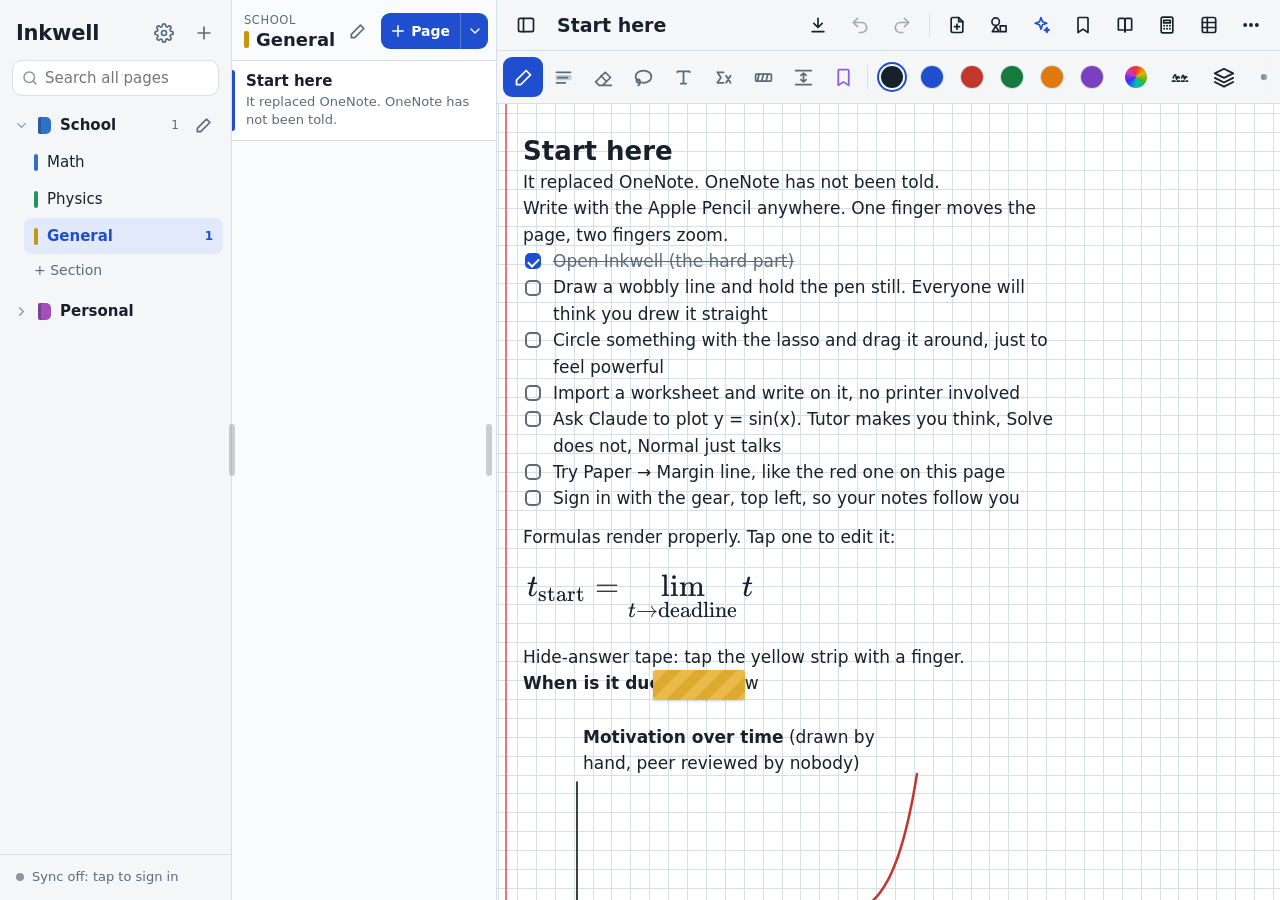
==== commit 8e37a2c5: "Feature 2.5: layers on every page; Undo after a hex line snapped brings back the stroke as drawn Nor" ====
--- a/index.html
+++ b/index.html
@@ -104,6 +104,7 @@
         <button class="tb" id="colorBtn" title="More colours" aria-label="More colours"><span class="rainbow"></span></button>
         <button class="tb" id="assistBtn" hidden title="Writing: Write to text, Reference line" aria-label="Writing options"><svg viewBox="0 0 24 24"><path d="M3 17h18" stroke-dasharray="3 2.5"/><path d="M4 13c1.5-5 3-5 3.5 0s2-5 3.5 0M14 13c1-4 2.5-4 3 0s1.5-3 3-1"/></svg></button>
         <button class="toggle hl-snap" id="hlSnap" hidden title="Stick to text: the highlight lands exactly on the line of text under it, straight and as tall as the text" aria-label="Stick to text" aria-pressed="false"><span class="sw"></span><svg class="tg-ico" viewBox="0 0 24 24" aria-hidden="true"><path d="M4 6h16M4 18h11"/><path d="M3 12h18" stroke-width="6" opacity=".35"/><path d="M5 12h12"/></svg><span class="tg-lbl">Stick to text</span></button>
+        <button class="tb layer-btn" id="layerBtn" hidden aria-label="Layers"><svg viewBox="0 0 24 24"><path d="M12 3 2 8l10 5 10-5-10-5zM2 13l10 5 10-5M2 17.5l10 5 10-5"/></svg></button>
         <button class="tb tech-btn" id="techBtn" hidden title="Line type" aria-label="Line type and snap"></button>
         <button class="tb" id="pasteBtn" hidden title="Paste: what you copied here, or a picture or text from another app (Ctrl+V)">Paste</button>
         <label class="size" id="sizeWrap" title="Thickness"><span class="size-dot" id="sizeDot"></span><input type="range" id="size" min="1" max="100" aria-label="Thickness"></label>
@@ -208,6 +209,12 @@
 <div class="pop size-pop" id="sizePop" hidden>
   <div class="pop-title">Exact size</div>
   <form id="sizeForm"><div id="sizeRows"></div><p class="size-err" id="sizeErr" hidden></p><div class="size-act"><button type="submit" class="btn primary">Apply</button></div></form>
+</div>
+<div class="pop layer-pop" id="layerPop" hidden>
+  <div class="pop-title">Layers</div>
+  <div class="layer-list" id="layerList"></div>
+  <button type="button" class="btn layer-all" id="layerShowAll" hidden>Show all layers</button>
+  <p class="tech-note">Tap a layer to draw on it; the eye shows or hides it. Hidden layers are left out when you export or print.</p>
 </div>
 <div class="pop tech-pop" id="techPop" hidden>
   <div class="pop-title">Line type</div>
@@ -578,7 +585,7 @@
 
 <div class="ask" id="askPanel" hidden>
   <div class="ask-head" id="askHead">
-    <span class="ask-title"><svg viewBox="0 0 24 24" width="18" height="18"><path d="M12 3l1.8 5.2L19 10l-5.2 1.8L12 17l-1.8-5.2L5 10l5.2-1.8z"/></svg>Claude</span>
+    <span class="ask-title"><svg viewBox="0 0 24 24" width="18" height="18"><path d="M12 3l1.8 5.2L19 10l-5.2 1.8L12 17l-1.8-5.2L5 10l5.2-1.8z"/></svg>Claude<span class="ask-tech" id="askTech" hidden title="In a technical notebook Claude helps as a robotics design reviewer">Robotics</span></span>
     <label class="ask-mode"><select id="askModeSel" aria-label="How Claude helps"><option value="normal">Normal</option><option value="tutor">Tutor</option><option value="solve">Solve</option><option value="check">Check</option><option value="practice">Practice</option></select></label>
     <button class="icon-btn" id="askHist" title="History: earlier chats" aria-label="Chat history"><svg viewBox="0 0 24 24"><path d="M3 12a9 9 0 1 0 3-6.7L3 8"/><path d="M3 3v5h5M12 7v5l3 2"/></svg></button>
     <button class="icon-btn" id="askNew" title="New chat" aria-label="New chat"><svg viewBox="0 0 24 24"><path d="M12 5v14M5 12h14"/></svg></button>
--- a/app.css
+++ b/app.css
@@ -1231,3 +1231,29 @@
 .sym-grid button span{font-size:11px;color:var(--muted);text-align:center;line-height:1.15}
 .sym-grid button:active{background:var(--panel2)}
 .sym-panel .btn{width:100%}
+.ly-off{display:none!important}
+.layer-btn svg{width:22px;height:22px}
+.layer-btn.on{color:var(--accent)}
+.layer-all{width:100%;min-height:44px;margin:4px 0 0}
+.layer-pop{width:270px}
+.layer-list{display:flex;flex-direction:column;gap:2px;margin:4px 0}
+.layer-row{display:flex;align-items:center;gap:4px;border-radius:9px}
+.layer-row.cur{background:color-mix(in srgb,var(--accent) 12%,transparent)}
+.layer-eye{width:44px;height:44px;display:grid;place-items:center;color:var(--fg);flex:none}
+.layer-eye svg{width:20px;height:20px;fill:none;stroke:currentColor;stroke-width:1.8;stroke-linecap:round;stroke-linejoin:round}
+.layer-row.off .layer-eye{color:var(--muted)}
+.layer-name{flex:1;display:flex;flex-direction:column;align-items:flex-start;text-align:left;min-height:44px;justify-content:center;color:var(--fg)}
+.layer-name b{font-size:14px;font-weight:600}
+.layer-name small{font-size:12px;color:var(--muted)}
+.layer-row.cur .layer-name b{color:var(--accent)}
+.layer-row.off .layer-name b{color:var(--muted)}
+.ask-tech{margin-left:8px;font-size:11px;font-weight:600;padding:2px 7px;border-radius:999px;background:color-mix(in srgb,var(--accent) 14%,transparent);color:var(--accent);letter-spacing:.02em}
+
+/* (2.4) hover tips: mouse/trackpad only (app/12c-tips.js) */
+.tip{position:fixed;z-index:10000;max-width:260px;padding:7px 10px 8px;border-radius:9px;background:var(--raise);color:var(--fg);border:1px solid var(--line);box-shadow:var(--shadow);font-size:13px;line-height:1.35;pointer-events:none;animation:tipIn .12s ease-out}
+.tip[hidden]{display:none}
+.tip-t{font-weight:600}
+.tip-k{margin-left:7px;padding:0 5px;border:1px solid var(--line);border-radius:4px;font:11px/16px var(--f-mono);color:var(--muted);vertical-align:1px}
+.tip-d{display:block;margin-top:2px;color:var(--muted)}
+@keyframes tipIn{from{opacity:0;transform:translateY(-2px)}to{opacity:1;transform:none}}
+@media (prefers-reduced-motion:reduce){.tip{animation:none}}
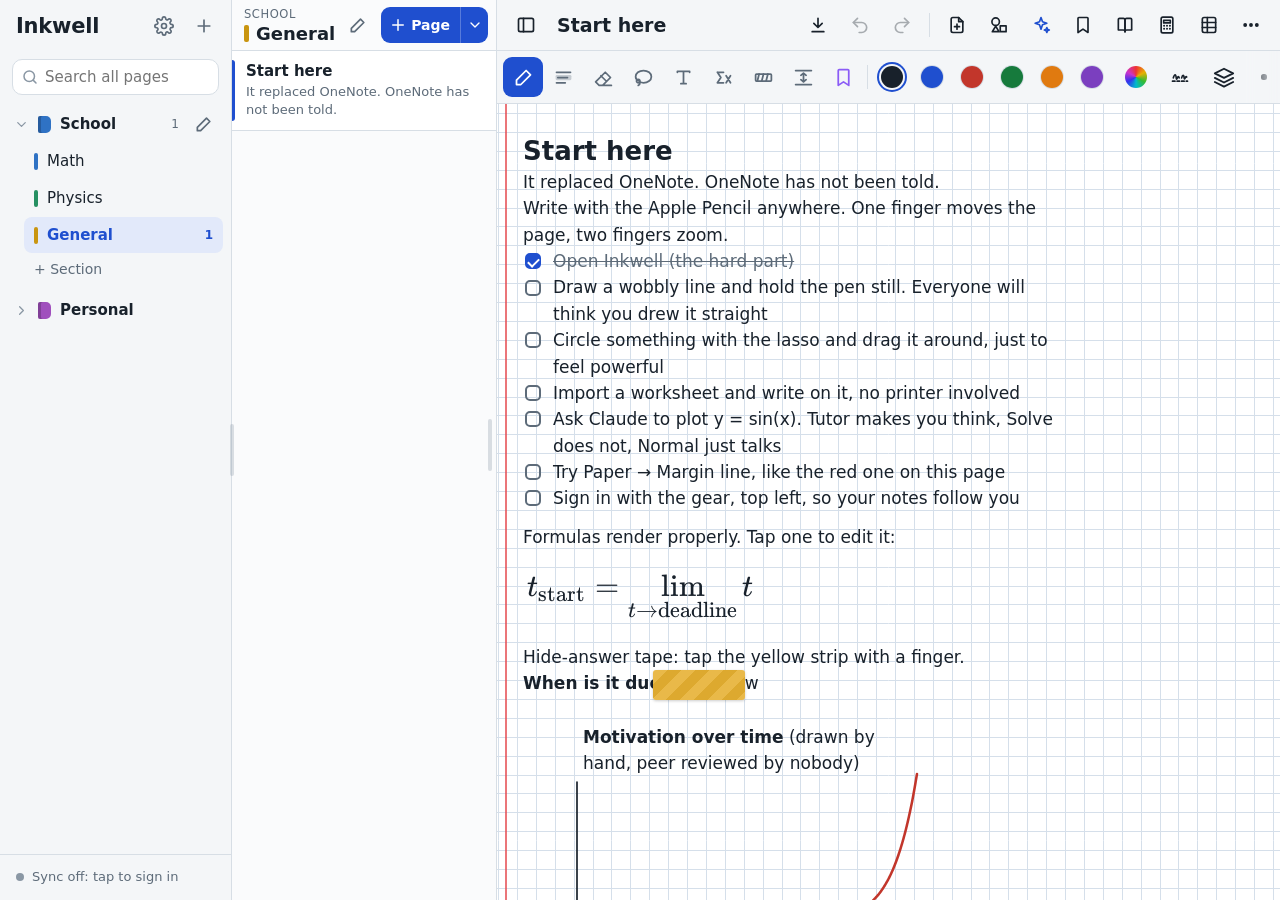
==== commit dd8138a7: "Fix 2.5.3: side toolbar - ruler, finger, shapes and zoom pinned at the foot, Layers button names the" ====
--- a/index.html
+++ b/index.html
@@ -104,7 +104,7 @@
         <button class="tb" id="colorBtn" title="More colours" aria-label="More colours"><span class="rainbow"></span></button>
         <button class="tb" id="assistBtn" hidden title="Writing: Write to text, Reference line" aria-label="Writing options"><svg viewBox="0 0 24 24"><path d="M3 17h18" stroke-dasharray="3 2.5"/><path d="M4 13c1.5-5 3-5 3.5 0s2-5 3.5 0M14 13c1-4 2.5-4 3 0s1.5-3 3-1"/></svg></button>
         <button class="toggle hl-snap" id="hlSnap" hidden title="Stick to text: the highlight lands exactly on the line of text under it, straight and as tall as the text" aria-label="Stick to text" aria-pressed="false"><span class="sw"></span><svg class="tg-ico" viewBox="0 0 24 24" aria-hidden="true"><path d="M4 6h16M4 18h11"/><path d="M3 12h18" stroke-width="6" opacity=".35"/><path d="M5 12h12"/></svg><span class="tg-lbl">Stick to text</span></button>
-        <button class="tb layer-btn" id="layerBtn" hidden aria-label="Layers"><svg viewBox="0 0 24 24"><path d="M12 3 2 8l10 5 10-5-10-5zM2 13l10 5 10-5M2 17.5l10 5 10-5"/></svg></button>
+        <button class="tb layer-btn" id="layerBtn" hidden aria-label="Layers"><svg viewBox="0 0 24 24"><path d="M12 3 2 8l10 5 10-5-10-5zM2 13l10 5 10-5M2 17.5l10 5 10-5"/></svg><span class="ly-name" id="layerName"></span></button>
         <button class="tb tech-btn" id="techBtn" hidden title="Line type" aria-label="Line type and snap"></button>
         <button class="tb" id="pasteBtn" hidden title="Paste: what you copied here, or a picture or text from another app (Ctrl+V)">Paste</button>
         <label class="size" id="sizeWrap" title="Thickness"><span class="size-dot" id="sizeDot"></span><input type="range" id="size" min="1" max="100" aria-label="Thickness"></label>
--- a/app.css
+++ b/app.css
@@ -1257,3 +1257,54 @@
 .tip-d{display:block;margin-top:2px;color:var(--muted)}
 @keyframes tipIn{from{opacity:0;transform:translateY(-2px)}to{opacity:1;transform:none}}
 @media (prefers-reduced-motion:reduce){.tip{animation:none}}
+
+/* ---------- (2.5.2) polish: binder and side column ---------- */
+/* The binder's two heads are exactly as tall as the top bar, so their bottom lines meet the bar's line and the head
+   no longer changes height between a section and a search. --barH = bar padding 6 + button + 6 + 1 px line. */
+:root{--barH:51px}
+@media (any-pointer:coarse){:root{--barH:57px}}
+.nav-head{height:var(--barH);padding-top:0;padding-bottom:0;flex:none}
+.search{margin-top:8px;flex:none}
+.list-head{height:var(--barH);padding-top:0;padding-bottom:0;flex:none}
+.side-grip[data-grip="list"]{top:var(--barH)}
+/* quieter resize handles: a thin line until touched */
+.side-grip::before{width:4px;opacity:.3}
+.side-grip[data-grip="nav"]::before{left:12px}
+/* notebook / section edit form: the two buttons stay on one line each */
+.edit-actions{gap:4px;flex-wrap:wrap}
+.edit-actions .btn{padding:0 10px;white-space:nowrap;font-size:14px}
+/* rows change colour softly; thin scrollbars with a mouse */
+.nb-main,.sec-row,.page-item,.status,.icon-btn,.tb,.tool{transition:background-color .12s,color .12s}
+@media (hover:hover){.nb-list,.pages{scrollbar-width:thin;scrollbar-color:var(--rule-strong) transparent}}
+/* toolbar on the side: a solid foot under the menu and hide buttons, so tools that scroll down end at a clean line
+   instead of sliding under the two buttons */
+@media (min-width:761px){
+  .main[data-bar=left]:not([data-col])::after,.main[data-bar=right]:not([data-col])::after{content:"";position:absolute;bottom:0;width:112px;height:calc(56px + var(--sab));background:var(--panel);border-top:1px solid var(--line);z-index:14;pointer-events:none}
+  .main[data-bar=left]:not([data-col])::after{left:0;border-right:1px solid var(--line)}
+  .main[data-bar=right]:not([data-col])::after{right:var(--sar);border-left:1px solid var(--line)}
+}
+
+/* ---------- (2.5.3) toolbar on the side: tidy column ---------- */
+.ly-name{display:none}
+@media (min-width:761px){
+  /* The column is a grid: tools, the tool's own options, then free space, then ruler / finger / shapes / zoom pinned at
+     the foot. Those four no longer move up and down when the tool changes. If the options are too long, the free
+     space shrinks to nothing and the column scrolls as before. */
+  .main[data-bar=left] .bar2,.main[data-bar=right] .bar2{display:grid;grid-template-columns:repeat(2,minmax(0,1fr));grid-template-rows:max-content max-content max-content minmax(min-content,1fr) max-content max-content;justify-items:center;align-items:start}
+  .main[data-bar=left] .bar2>.tools,.main[data-bar=right] .bar2>.tools{grid-area:1/1/2/3;justify-self:stretch}
+  .main[data-bar=left] .bar2>.opts,.main[data-bar=right] .bar2>.opts{grid-area:2/1/3/3;justify-self:stretch}
+  .main[data-bar=left] .bar2>.fmt,.main[data-bar=right] .bar2>.fmt{grid-area:3/1/4/3;justify-self:stretch}
+  .main[data-bar=left] .bar2>.spacer,.main[data-bar=right] .bar2>.spacer{display:block;grid-area:4/1/5/3;align-self:end;justify-self:stretch;height:1px;background:var(--line);margin:8px 0 2px}
+  .main[data-bar=left] .bar2 .opts::after,.main[data-bar=right] .bar2 .opts::after,.main[data-bar=left] .bar2 .fmt::after,.main[data-bar=right] .bar2 .fmt::after{display:none}
+  .main[data-bar=left] #rulerBtn,.main[data-bar=right] #rulerBtn{grid-area:5/1;margin-top:4px}
+  .main[data-bar=left] #fingerBtn,.main[data-bar=right] #fingerBtn{grid-area:5/2;margin-top:4px}
+  .main[data-bar=left] #shapeRail,.main[data-bar=right] #shapeRail{grid-area:6/1;margin-top:4px}
+  .main[data-bar=left] .bar2 .zoom,.main[data-bar=right] .bar2 .zoom{grid-area:6/2;margin-top:4px}
+  /* the fresh Paste button appears just above the divider, so the four pinned buttons stay where they are */
+  .main[data-bar=left] .bar2 .fresh-paste,.main[data-bar=right] .bar2 .fresh-paste{grid-area:4/1/5/3;align-self:end;margin:8px 0 19px}
+  /* Layers: one wide button that names the layer you are drawing on, instead of a lone icon in the middle */
+  .main[data-bar=left] .bar2 .layer-btn,.main[data-bar=right] .bar2 .layer-btn{width:100%;gap:4px;padding:0 4px;border-radius:10px;background:color-mix(in srgb,var(--fg) 5%,transparent);flex-direction:row}
+  .main[data-bar=left] .bar2 .layer-btn svg,.main[data-bar=right] .bar2 .layer-btn svg{width:16px;height:16px;flex:none}
+  .main[data-bar=left] .bar2 .layer-btn .ly-name,.main[data-bar=right] .bar2 .layer-btn .ly-name{display:block;min-width:0;overflow:hidden;text-overflow:ellipsis;font-size:12px;font-weight:600;color:var(--muted)}
+  .main[data-bar=left] .bar2 .layer-btn.on .ly-name,.main[data-bar=right] .bar2 .layer-btn.on .ly-name{color:var(--accent)}
+}
